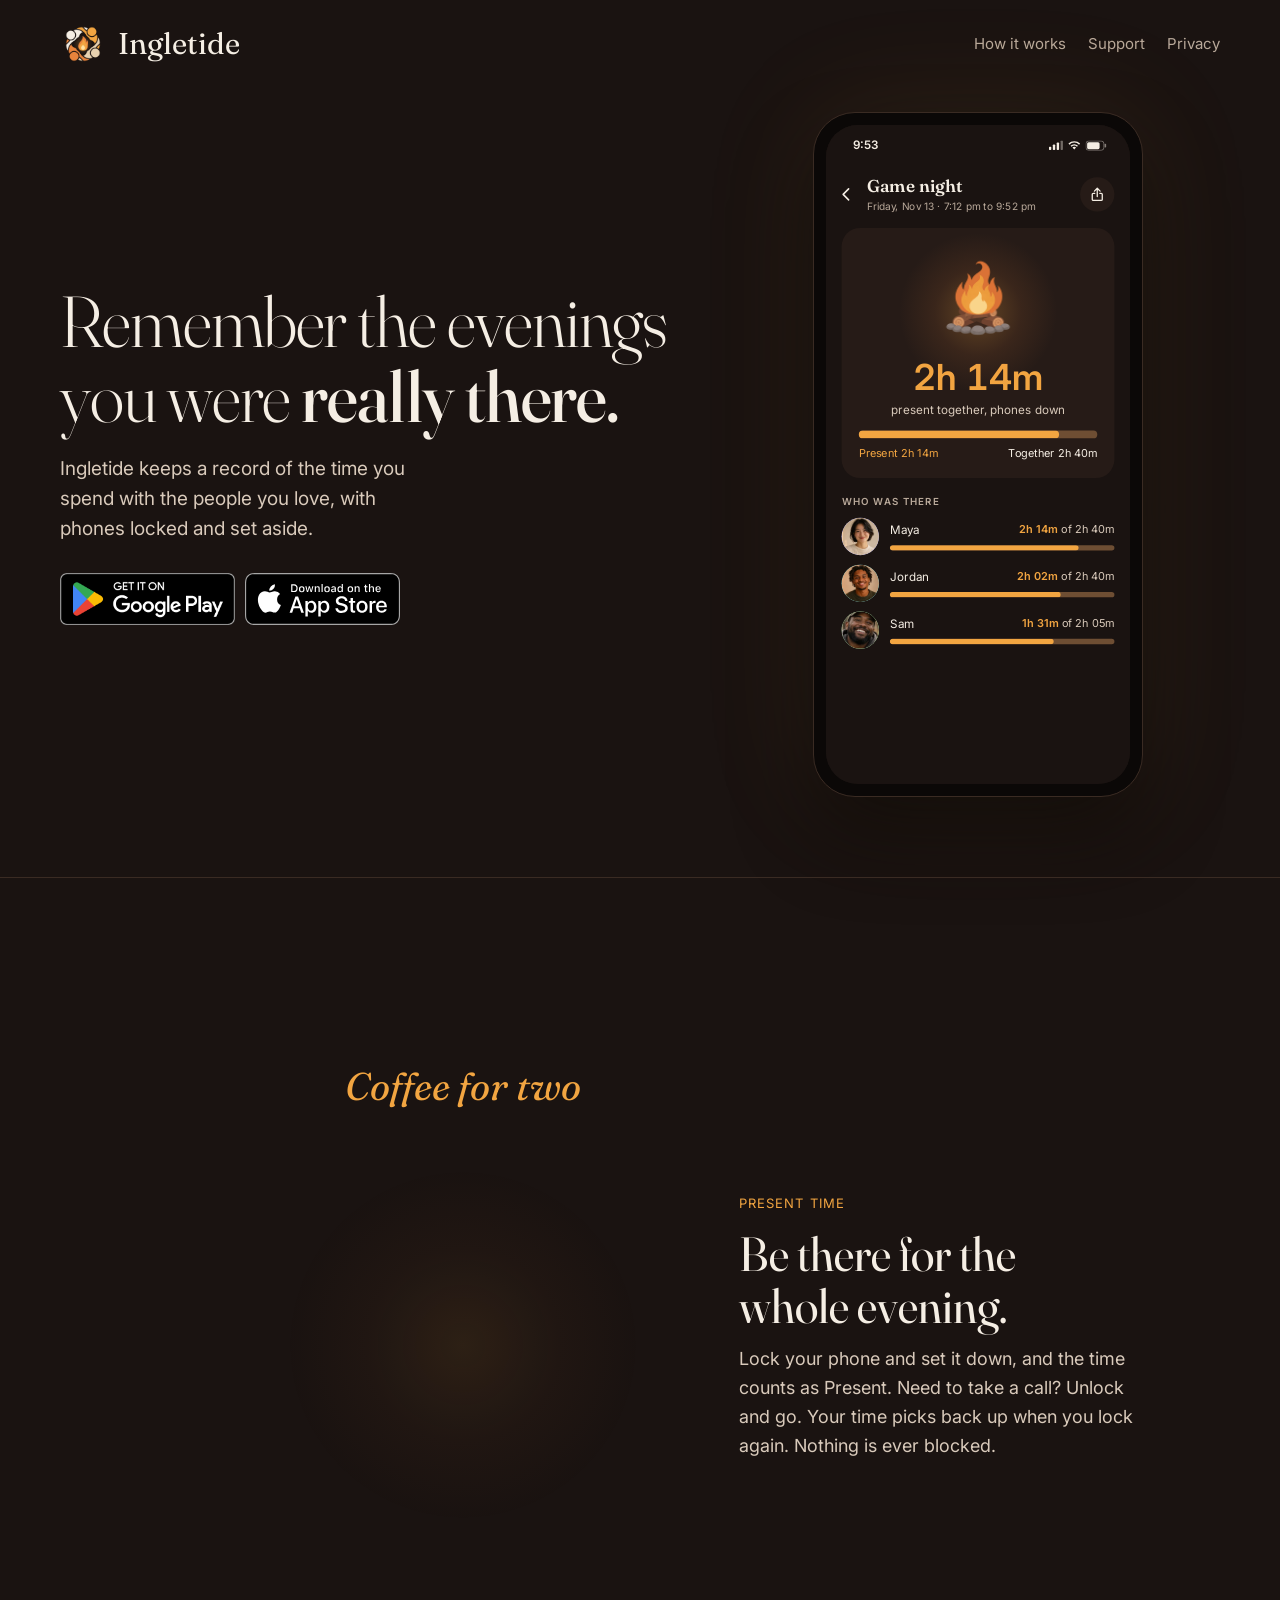
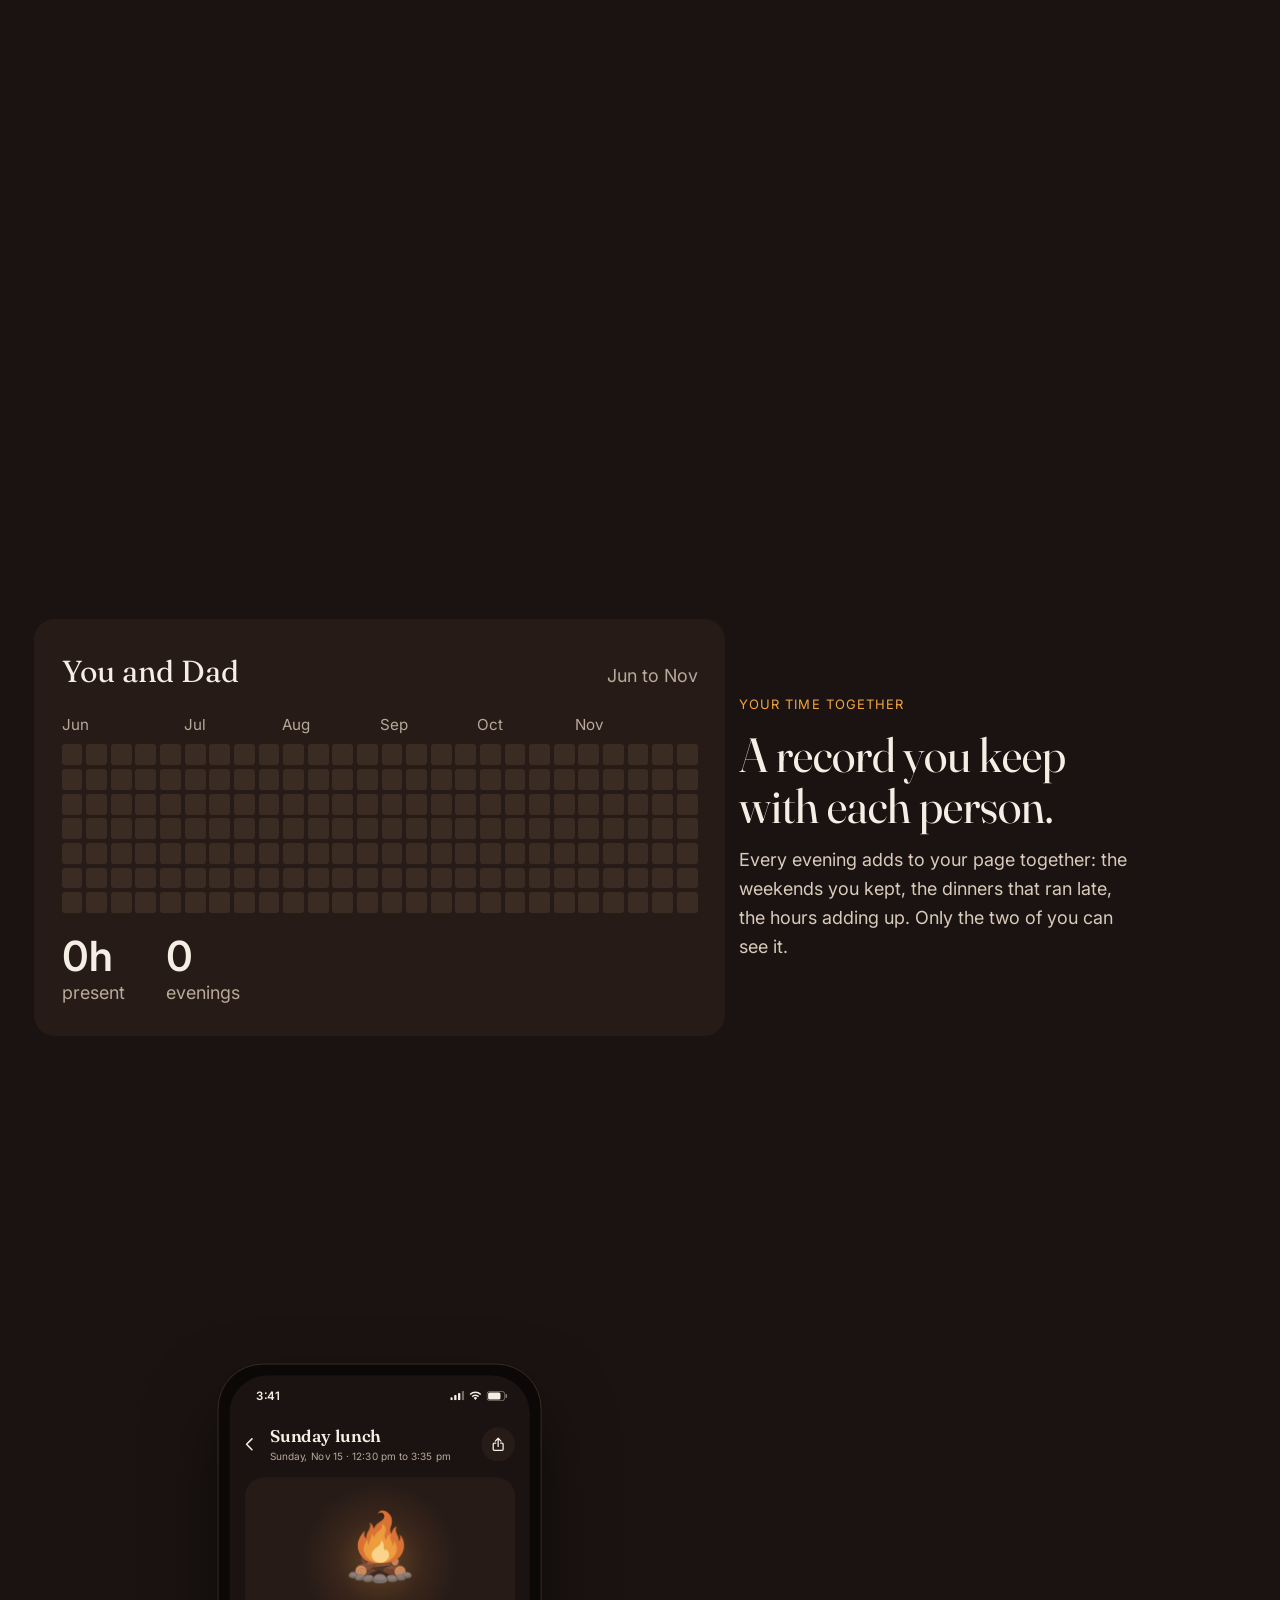
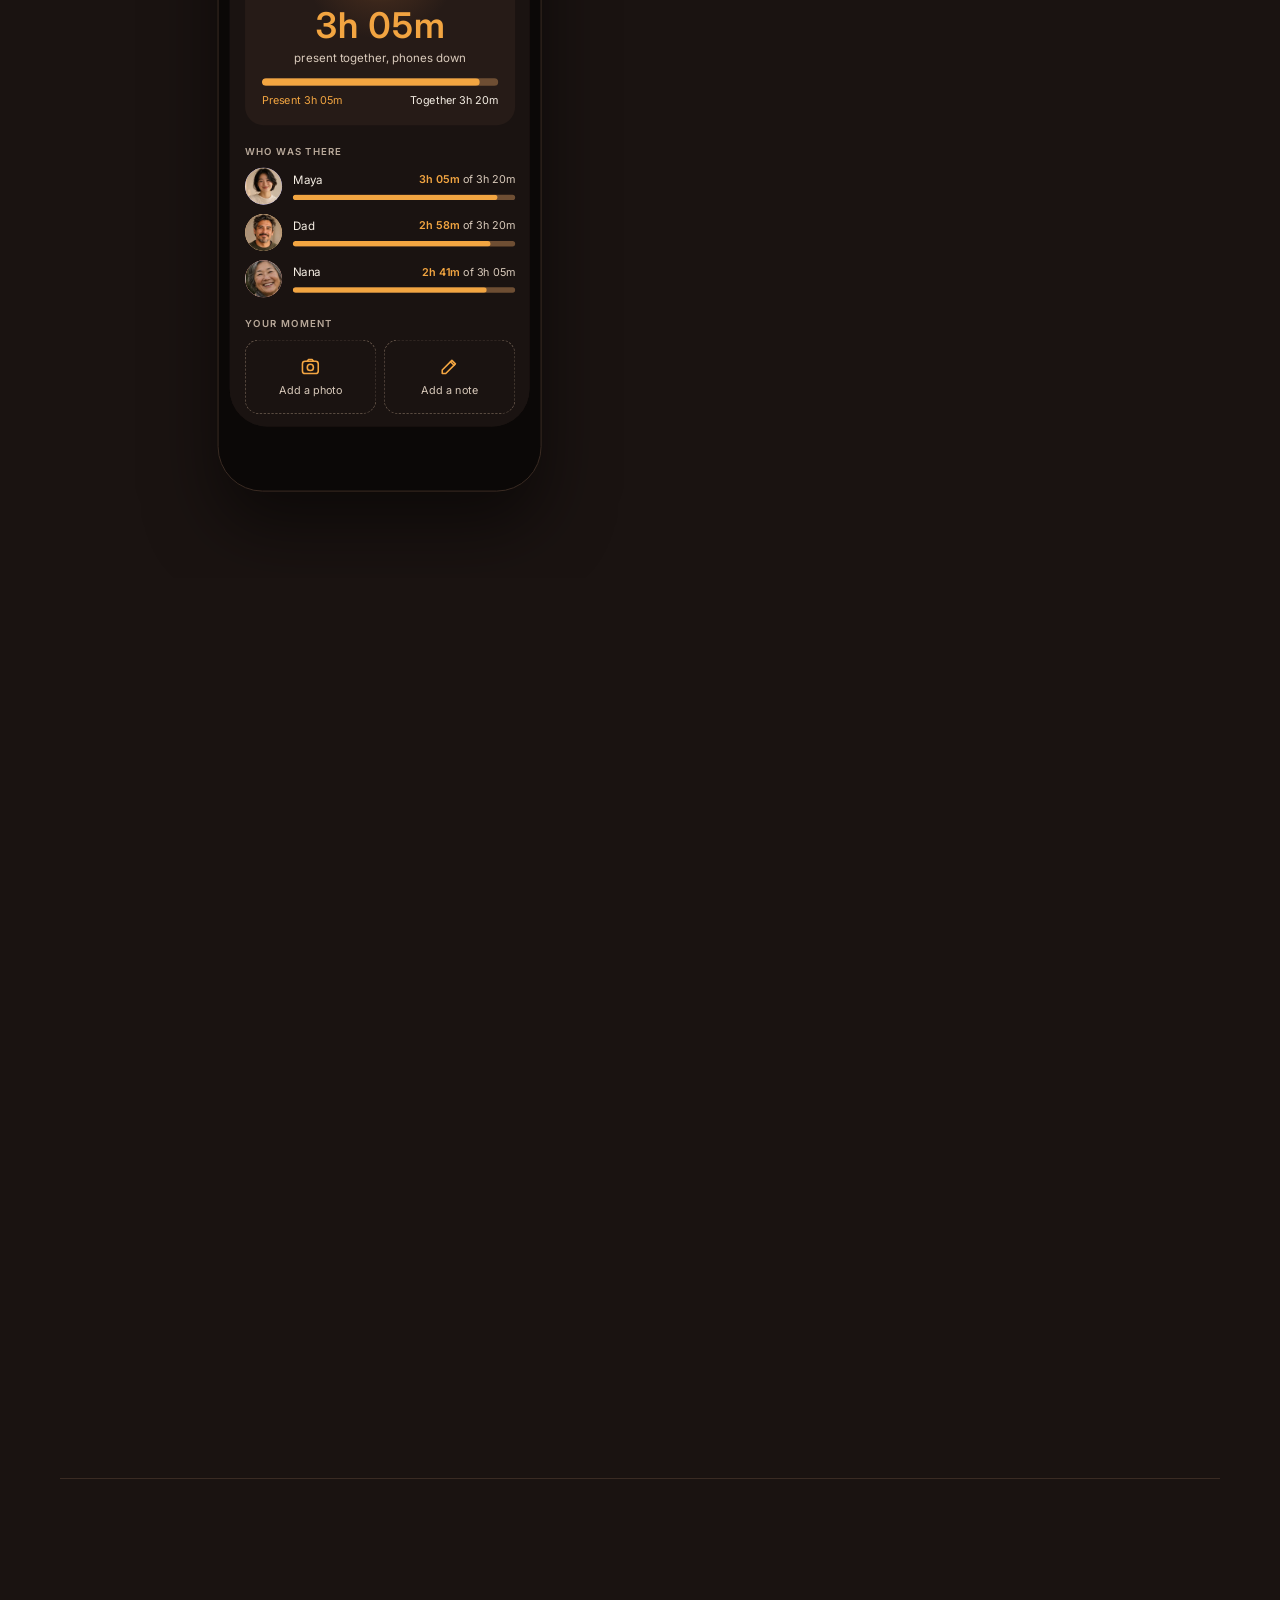
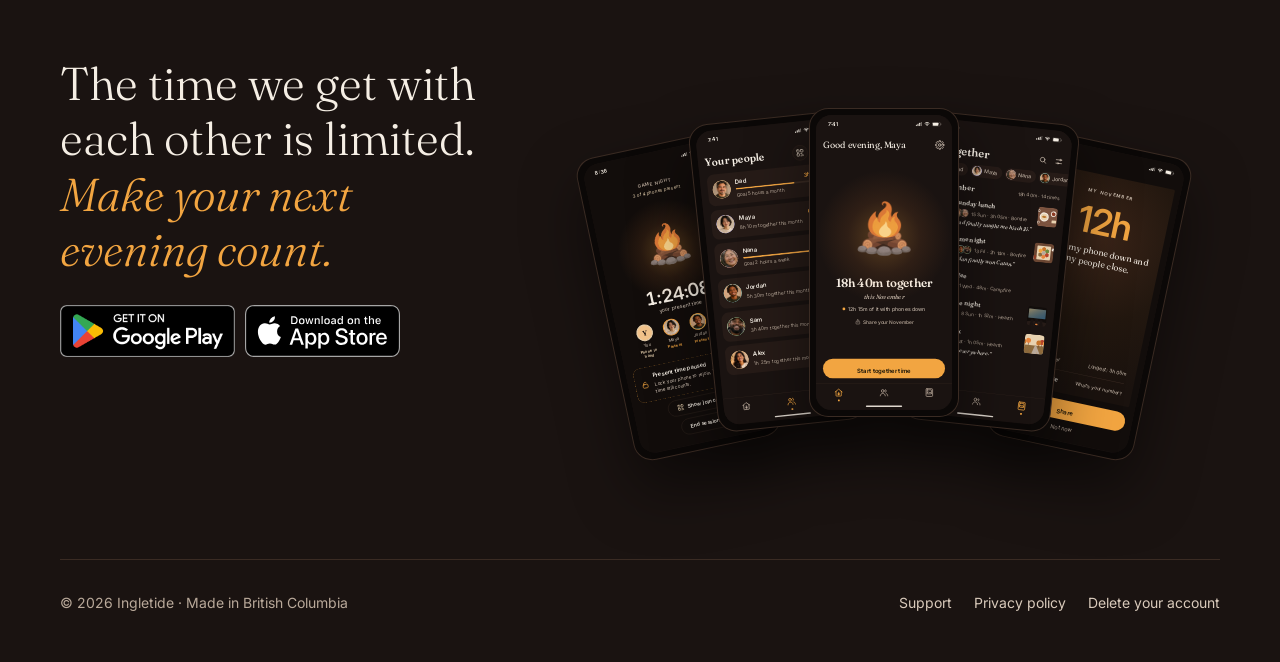
==== index.html @ bec00898 "Home: fire and timer replace the table; they pause when a phone unlocks The gathering scene's table " ====
<!DOCTYPE html>
<html lang="en">
<head>
  <meta charset="utf-8">
  <meta name="viewport" content="width=device-width, initial-scale=1, viewport-fit=cover">
  <title>Ingletide: time together, phones set aside</title>
  <meta name="description" content="Ingletide keeps a record of the time you spend with the people you love, with phones locked and set aside. For Android and iPhone.">
  <meta property="og:title" content="Ingletide">
  <meta property="og:description" content="Remember the evenings you were really there.">
  <meta property="og:url" content="https://ingletide.com/">
  <meta property="og:type" content="website">
  <meta property="og:image" content="https://ingletide.com/img/og-image.png">
  <meta property="og:image:width" content="1200">
  <meta property="og:image:height" content="630">
  <meta property="og:image:alt" content="The Ingletide logo: people gathered round a small fire">
  <meta name="twitter:card" content="summary_large_image">
  <link rel="canonical" href="https://ingletide.com/">
  <meta name="theme-color" content="#1A1311">
  <link rel="icon" href="/favicon.ico" sizes="any">
  <link rel="icon" href="/img/favicon-32.png" type="image/png">
  <link rel="apple-touch-icon" href="/img/apple-touch-icon.png">
  <link rel="preconnect" href="https://fonts.googleapis.com">
  <link rel="preconnect" href="https://fonts.gstatic.com" crossorigin>
  <link href="https://fonts.googleapis.com/css2?family=Fraunces:ital,opsz,wght@0,9..144,300..700;1,9..144,300..500&family=Inter:wght@400;500;600&display=swap" rel="stylesheet">
  <link rel="stylesheet" href="/home.css?v=202611181715">
  <link rel="stylesheet" href="/screens.css?v=202611181715">
</head>
<body>
<div class="gut"><div class="wrap">
  <header class="site-nav">
    <a class="brand" href="/" id="top"><img class="logo" src="/img/icon-512.png" alt="">Ingletide</a>
    <nav aria-label="Main"><a href="#story1" class="hide-sm">How it works</a><a href="support.html">Support</a><a href="privacy.html">Privacy</a></nav>
  </header>
  <section class="hero">
    <div>
      <h1>Remember the evenings you were <b>really there.</b></h1>
      <p class="lede">Ingletide keeps a record of the time you spend with the people you love, with phones locked and set aside.</p>
      <div class="stores" data-stores></div>
    </div>
    <div class="phone" aria-label="Example: the summary after a game night">
      <div class="screen-slot" data-screen="summary"></div>
    </div>
  </section>
</div></div>

<div class="story" id="story1">
  <div class="scene gut" aria-hidden="true">
    <div class="box">
      <div class="gather" id="gather">
        <div class="hearthglow" id="glow"></div>
        <div class="occasion" id="occasion"><b id="occ-name">Coffee for two</b></div>
        <div class="hub" id="hub"></div>
      </div>
    </div>
  </div>
  <div class="beats gut">
    <section class="beat"><div class="card">
      <p class="kicker">Present time</p>
      <h2>Be there for the whole evening.</h2>
      <p>Lock your phone and set it down, and the time counts as Present. Need to take a call? Unlock and go. Your time picks back up when you lock again. Nothing is ever blocked.</p>
    </div></section>
    <section class="beat"><div class="card">
      <p class="kicker">Everyone, the same way</p>
      <h2>Nobody has to be the phone police.</h2>
      <p>The phones keep track quietly, so no one has to ask. Everyone plays by the same simple rule, grown-ups included, and nobody is ranked against anyone else.</p>
    </div></section>
    <section class="beat"><div class="card">
      <p class="kicker">Any gathering</p>
      <h2>Room for everyone.</h2>
      <p>Coffee for two, a double date, the whole family at the table. Anyone nearby with Ingletide can join with one tap.</p>
    </div></section>
  </div>
</div>

<section class="cal gut" id="cal">
  <div class="cal-in">
    <div class="calbox" aria-hidden="true">
      <div class="season" id="season">
        <div class="hd"><span>You and Dad</span><small>Jun to Nov</small></div>
        <div class="months"><span>Jun</span><span>Jul</span><span>Aug</span><span>Sep</span><span>Oct</span><span>Nov</span></div>
        <div class="heat" id="heat"></div>
        <div class="tot"><div><b id="c-hours">0h</b>present</div><div><b id="c-even">0</b>evenings</div></div>
      </div>
    </div>
    <div class="card static" id="cal-text">
      <p class="kicker">Your time together</p>
      <h2>A record you keep with each person.</h2>
      <p>Every evening adds to your page together: the weekends you kept, the dinners that ran late, the hours adding up. Only the two of you can see it.</p>
    </div>
  </div>
</section>

<div class="story" id="story2">
  <div class="scene gut" aria-hidden="true">
    <div class="box">
      <div class="mph" id="mph"></div>
    </div>
  </div>
  <div class="beats gut">
    <section class="beat"><div class="card">
      <p class="kicker">Photos</p>
      <h2>Keep a picture from the night.</h2>
      <p>Once you're done, add one photo to the evening. Choosing it is part of remembering.</p>
    </div></section>
    <section class="beat"><div class="card">
      <p class="kicker">Notes</p>
      <h2>Write it down while it's fresh.</h2>
      <p>A few words: the joke, the win, the recipe nobody will share. Years from now, that's what you'll want to find.</p>
    </div></section>
  </div>
</div>

<div class="gut"><div class="wrap">
  <section class="close" id="get">
    <div class="fan" id="fan" role="img" aria-label="Five screens from the app: a live session, your people, Home, your times together, and a month to share">
      <div class="fp f1"><div class="screen-slot" data-screen="session"></div></div>
      <div class="fp f2"><div class="screen-slot" data-screen="people"></div></div>
      <div class="fp f3"><div class="screen-slot" data-screen="home"></div></div>
      <div class="fp f4"><div class="screen-slot" data-screen="together"></div></div>
      <div class="fp f5"><div class="screen-slot" data-screen="share"></div></div>
    </div>
    <div class="copy">
      <p>The time we get with each other is limited. <em>Make your next evening count.</em></p>
      <div class="stores" data-stores></div>
    </div>
  </section>
  <footer class="site-foot"><span>&copy; 2026 Ingletide · Made in British Columbia</span><ul><li><a href="support.html">Support</a></li><li><a href="privacy.html">Privacy policy</a></li><li><a href="delete-account.html">Delete your account</a></li></ul></footer>
</div></div>

<script src="/screens.js?v=202611181715"></script>
<script src="/home.js?v=202611181715"></script>
</body>
</html>
---- home.css ----
/* Layout: hero above the fold; then one pinned scene that scrolling changes (people, phones, gatherings, a season of evenings, capturing a moment), words beside it on wide screens and beneath it on tall ones. One scroll direction. */
:root {
  --bg: #1A1311;
  --deep: #120D0B;
  --card: #261B17;
  --border: #3A2B23;
  --dashed: #6E5D50;
  --present: #F2A541;
  --ember: #E8843C;
  --core: #FFE1A1;
  --on-present: #1A1408;
  --together: #E8D2B0;
  --track: #6E4E33;
  --text: #F5EEE4;
  --soft: #D9CABB;
  --muted: #B9A99A;
  --serif: "Fraunces", Georgia, "Times New Roman", serif;
  --sans: "Inter", system-ui, -apple-system, "Segoe UI", Roboto, sans-serif;
  --ease-out: cubic-bezier(0.23, 1, 0.32, 1);
  --spring: cubic-bezier(0.34, 1.36, 0.64, 1);
  --vh: 100vh;
  color-scheme: dark;
}
@supports (height: 100svh) { :root { --vh: 100svh; } }
* { box-sizing: border-box; }
html { -webkit-text-size-adjust: 100%; }
body { margin: 0; }
img { max-width: 100%; }
[hidden] { display: none !important; }
body { background: var(--bg); color: var(--text); font-family: var(--sans); font-size: 17px; line-height: 1.6; -webkit-font-smoothing: antialiased; overflow-x: hidden; }
body::before { content: ""; position: fixed; inset: 0 0 auto; height: env(safe-area-inset-top, 0px); z-index: 30; background: var(--bg); }
.gut { padding-left: max(20px, env(safe-area-inset-left, 0px)); padding-right: max(20px, env(safe-area-inset-right, 0px)); }
.wrap { max-width: 1160px; margin: 0 auto; }
h1, h2, h3 { text-wrap: balance; font-weight: 400; }
p { text-wrap: pretty; }
a { color: var(--present); }
:focus-visible { outline: 2px solid var(--present); outline-offset: 3px; border-radius: 6px; }

/* Nav */
.site-nav { display: flex; align-items: center; justify-content: space-between; padding-block: 20px; gap: 16px; }
.brand { display: flex; align-items: center; gap: 10px; text-decoration: none; color: var(--text); font-family: var(--serif); font-size: 30px; font-variation-settings: "opsz" 40; }
.brand img { width: 46px; height: 46px; border-radius: 12px; }
.brand { gap: 12px; }
.site-nav nav { display: flex; gap: 22px; font-size: 15px; }
.site-nav nav a { color: var(--muted); text-decoration: none; transition: color 160ms var(--ease-out); }
.site-nav nav a:hover { color: var(--text); }

/* Store buttons (placeholders for the official badges) */
.stores { display: flex; flex-wrap: wrap; gap: 10px; }
.store { display: inline-block; line-height: 0; border-radius: 10px; transition: transform 140ms var(--ease-out), opacity 160ms var(--ease-out); }
.store:hover { opacity: 0.88; }
.store:active { transform: scale(0.97); }
.store img { display: block; height: 52px; width: auto; }

/* Hero */
.hero { display: grid; grid-template-columns: 1fr 0.78fr; gap: 56px; align-items: center; padding-block: 24px 80px; }
.hero h1 { font-family: var(--serif); font-size: clamp(38px, 6vw, 72px); line-height: 1.04; letter-spacing: -0.015em; margin: 0 0 20px; font-weight: 300; font-variation-settings: "opsz" 144; }
.hero h1 b { font-weight: 500; }
.hero .lede { font-size: 19px; color: var(--soft); max-width: 32ch; margin: 0 0 28px; }
.hero .small { margin: 14px 0 0; font-size: 14px; color: var(--muted); }
.phone { width: min(330px, 100%); margin: 0 auto; border-radius: 42px; padding: 12px; background: #0b0807; border: 1px solid var(--border); box-shadow: 0 40px 80px rgba(0,0,0,0.45), 0 0 120px rgba(242,165,65,0.10); }

/* ---------- The scene ---------- */
.story { position: relative; }
#story1 { border-top: 1px solid var(--border); }
.cal { height: var(--vh); position: relative; }
.cal-in { height: 100%; display: grid; grid-template-columns: 58% 42%; align-items: center; }
.calbox { width: min(82vh, 54vw); justify-self: center; container-type: inline-size; position: relative; }
.calbox .season { position: relative; left: auto; top: auto; translate: none; width: 100%; }
.card.static { position: static; opacity: 1; visibility: visible; translate: none; width: auto; max-width: 30rem; padding: 0; background: none; pointer-events: auto; }
.scene { position: sticky; top: 0; height: var(--vh); display: grid; grid-template-columns: 58% 42%; align-items: center; overflow: hidden; }
.box { position: relative; width: min(82vh, 54vw); aspect-ratio: 1; justify-self: center; container-type: inline-size; }
.beats { margin-top: calc(var(--vh) * -1); position: relative; z-index: 2; }
.beat { height: var(--vh); display: grid; grid-template-columns: 58% 42%; align-items: center; }
.card { position: fixed; top: 50%; left: calc((100vw - 40px) * 0.58 + 20px); width: min(30rem, calc((100vw - 40px) * 0.42 - 16px)); z-index: 3;
  display: flex; flex-direction: column; gap: 14px; opacity: 0; visibility: hidden; pointer-events: none; }
.card .kicker { font-size: 13px; letter-spacing: 0.08em; text-transform: uppercase; color: var(--present); margin: 0; }
.card h2 { font-family: var(--serif); font-size: clamp(30px, 3.8vw, 48px); line-height: 1.08; margin: 0; font-variation-settings: "opsz" 144; }
.card p { color: var(--soft); margin: 0; font-size: 18px; max-width: 36ch; }

/* Warm light in the middle of the group */
.hearthglow { position: absolute; left: 50%; top: 52%; width: 70%; transition: left 833ms var(--spring), top 833ms var(--spring), width 833ms var(--spring); aspect-ratio: 1; translate: -50% -50%; border-radius: 50%;
  background: radial-gradient(circle, rgba(242,165,65,0.30) 0%, rgba(232,132,60,0.10) 35%, rgba(26,19,17,0) 65%); animation: breathe 6s ease-in-out infinite; }
@keyframes breathe { 0%,100% { scale: 1; } 50% { scale: 1.06; } }

/* People */
.person { position: absolute; translate: -50% -50%; aspect-ratio: 1;
  container-type: inline-size;
  transition: left 833ms var(--spring), top 833ms var(--spring), width 750ms var(--spring), opacity 417ms var(--ease-out), scale 583ms var(--spring); }
.person .in { position: absolute; inset: 0; border-radius: 50%; display: grid; place-items: center; font-family: var(--serif); font-size: 42cqi;
  background: var(--card); color: var(--muted); border: 2px solid var(--border);
  animation: float var(--fd, 6s) ease-in-out var(--fdel, 0s) infinite;
  transition: background-color 500ms var(--ease-out), color 500ms var(--ease-out), border-color 500ms var(--ease-out), box-shadow 500ms var(--ease-out); }
.person.on .in { background: var(--c); color: var(--on-present); border-color: var(--c); box-shadow: 0 0 5cqw color-mix(in srgb, var(--c) 40%, transparent); }
.person.call .in { border-color: var(--together); color: var(--together); }
/* Headshots: a little muted until the phone goes down, full colour once present */
.person .in { overflow: hidden; border-width: 3px; }
.person .in img { width: 100%; height: 100%; object-fit: cover; display: block; filter: saturate(0.55) brightness(0.8); transition: filter 500ms var(--ease-out); }
.person.on .in img { filter: none; }
.person .nm { position: absolute; top: 104%; left: 50%; translate: -50% 0; font-size: clamp(11px, 1.6vmin, 14px); color: var(--muted); white-space: nowrap; transition: opacity 300ms var(--ease-out); }
@keyframes float { 0%,100% { translate: 0 0; } 33% { translate: 0.6cqw -0.9cqw; } 66% { translate: -0.6cqw 0.5cqw; } }
.tag { position: absolute; translate: -50% 0; font-size: 2.5cqw; white-space: nowrap; padding: 0.5cqw 1.8cqw; border-radius: 99px; background: var(--deep); color: var(--together); border: 1px solid var(--border); transition: opacity 300ms var(--ease-out); }
.ph { position: absolute; width: 4.2%; aspect-ratio: 9 / 16; translate: -50% -50%; border-radius: 0.9cqw; border: 0.35cqw solid #4a3a30; background: var(--together); z-index: 2;
  box-shadow: 0 0 3cqw rgba(232,210,176,0.55);
  transition: left 667ms var(--ease-out), top 667ms var(--ease-out), rotate 667ms var(--ease-out), opacity 333ms var(--ease-out), background-color 333ms var(--ease-out), box-shadow 333ms var(--ease-out); }
.ph.ring { animation: ring 0.5s ease-in-out 3; }
@keyframes ring { 0%,100% { translate: -50% -50%; } 25% { translate: -62% -50%; } 75% { translate: -38% -50%; } }
/* The fire and its timer in the middle of the group: burning while every phone is down,
   embers the moment someone unlocks, flaring back up when they lock again */
.hub { position: absolute; translate: -50% -56%; aspect-ratio: 1; opacity: 0; z-index: 1; --grow: 0.75;
  transition: left 833ms var(--spring), top 833ms var(--spring), width 833ms var(--spring), opacity 417ms var(--ease-out); }
.hfire { position: absolute; inset: 0; transform-origin: 50% 78%; scale: var(--grow);
  transition: scale 900ms var(--spring), filter 700ms var(--ease-out); }
.hfire .fire { opacity: 0; transition: opacity 900ms var(--ease-out); }
.hub[data-stage="3"] .st3, .hub[data-stage="4"] .st4, .hub[data-stage="5"] .st5 { opacity: 1; }
.hfire .hglow { position: absolute; left: 50%; top: 66%; width: 190%; aspect-ratio: 1; translate: -50% -50%; border-radius: 50%;
  background: radial-gradient(circle, rgba(255,225,161,0.38) 0%, rgba(242,165,65,0.16) 30%, rgba(26,19,17,0) 62%); transition: opacity 700ms var(--ease-out); }
.hfire .back, .hfire .front, .hfire .core { transition: scale 600ms var(--ease-out), opacity 600ms var(--ease-out); }
/* not burning: the flames sink to the logs and the light goes out */
.hub:not(.lit) .hfire { scale: calc(var(--grow) * 0.85); filter: brightness(0.55) saturate(0.5); }
.hub:not(.lit) .hglow { opacity: 0; }
.hub:not(.lit) .back, .hub:not(.lit) .front, .hub:not(.lit) .core { scale: 1 0.2; opacity: 0.5; }
.hub.flare .hfire { animation: flare 900ms var(--spring); }
@keyframes flare { 0% { scale: calc(var(--grow) * 0.85); } 45% { scale: calc(var(--grow) * 1.18); } 100% { scale: var(--grow); } }
.timer { position: absolute; left: 50%; top: 82%; translate: -50% 0; display: flex; align-items: baseline; gap: 0.8cqw; white-space: nowrap;
  padding: 0.5cqw 1.8cqw; border-radius: 99px; background: rgba(18,13,11,0.82); border: 1px solid var(--border);
  font-size: 3.1cqw; color: var(--present); transition: color 400ms var(--ease-out), border-color 400ms var(--ease-out); }
.timer b { font-weight: 600; font-variant-numeric: tabular-nums; }
.timer span { font-size: 0.78em; color: var(--muted); }
.hub:not(.lit) .timer { color: var(--muted); }
.hub.paused .timer { border-color: var(--track); }
.hearthglow { transition: left 833ms var(--spring), top 833ms var(--spring), width 833ms var(--spring), opacity 700ms var(--ease-out); }
.gather.cold .hearthglow { opacity: 0.3; }
.gather { position: absolute; inset: 0; transition: opacity 500ms var(--ease-out); }
.gather.fadeout { opacity: 0 !important; }
.ph.dark { background: #0b0807; box-shadow: none; }
.caption { position: absolute; left: 50%; translate: -50% 0; font-size: 3cqw; color: var(--soft); font-style: italic; font-family: var(--serif); white-space: nowrap; transition: opacity 300ms var(--ease-out); }
.occasion { position: absolute; left: 50%; top: 1%; z-index: 3; transition: left 833ms var(--spring), top 833ms var(--spring); translate: -50% 0; text-align: center; white-space: nowrap; }
.occasion b { display: block; font-family: var(--serif); font-weight: 400; font-style: italic; font-size: 5.6cqw; color: var(--present); line-height: 1.2; transition: opacity 217ms var(--ease-out), translate 350ms var(--ease-out); }
.occasion small { display: block; font-size: 2.6cqw; color: var(--muted); font-variant-numeric: tabular-nums; }

/* A season of evenings */
.season { position: absolute; left: 50%; top: 50%; width: 88%; translate: -50% -50%; background: var(--card); border-radius: 3cqw; padding: 4cqw; }
.season .hd { display: flex; justify-content: space-between; align-items: baseline; gap: 2cqw; margin-bottom: 2.6cqw; }
.season .hd span { font-family: var(--serif); font-size: 4.4cqw; }
.season .hd small { color: var(--muted); font-size: 2.6cqw; }
.months { display: grid; grid-template-columns: repeat(26, 1fr); font-size: 2.2cqw; color: var(--muted); margin-bottom: 1cqw; }
.months span { grid-column: span 4; }
.months span:first-child { grid-column: span 5; }
.heat { display: grid; grid-template-columns: repeat(26, 1fr); grid-template-rows: repeat(7, auto); grid-auto-flow: column; gap: 0.55cqw; }
.heat i { aspect-ratio: 1; border-radius: 0.45cqw; background: var(--border); transition: background-color 220ms var(--ease-out); }
.season .tot { display: flex; gap: 6cqw; margin-top: 3cqw; font-size: 2.6cqw; color: var(--muted); }
.season .tot b { display: block; font-size: 6cqw; line-height: 1.1; color: var(--text); font-weight: 600; font-variant-numeric: tabular-nums; }

/* Capturing a moment: a recreation of the app's session page */
.mph { position: absolute; left: 50%; top: 50%; width: 47%; aspect-ratio: 390 / 875; translate: -50% -50%; border-radius: 6.5cqw; padding: 1.6cqw; background: #0b0807; border: 1px solid var(--border);
  box-shadow: 0 5cqw 10cqw rgba(0,0,0,0.5); }
.ms { position: relative; width: 100%; height: 100%; border-radius: 5cqw; overflow: hidden; background: var(--bg); container-type: inline-size; }
.ms .pg { position: absolute; inset: 0; padding: 10cqw 6cqw; display: flex; flex-direction: column; gap: 4cqw; }
.ms .t1 { text-align: center; font-family: var(--serif); font-size: 7cqw; }
.ms .t2 { text-align: center; font-size: 4cqw; color: var(--muted); margin-top: -3cqw; }
.ms .stat { text-align: center; font-weight: 600; font-size: 11cqw; line-height: 1; font-variant-numeric: tabular-nums; }
.ms .stat small { display: block; font-weight: 400; font-size: 3.6cqw; color: var(--muted); margin-top: 1.4cqw; }
.ms .lbl { font-size: 3.4cqw; letter-spacing: 0.06em; text-transform: uppercase; color: var(--muted); margin-top: 1cqw; }
.ms .tiles { display: flex; gap: 3cqw; }
.ms .tile { flex: 1; height: 26cqw; border: 0.5cqw dashed var(--dashed); border-radius: 5cqw; display: flex; flex-direction: column; align-items: center; justify-content: center; gap: 2cqw; font-size: 3.8cqw; color: var(--soft); transition: opacity 300ms var(--ease-out); }
.ms .tile svg { width: 7cqw; height: 7cqw; }
.ms .photo { width: 100%; aspect-ratio: 4 / 3; border-radius: 4cqw; overflow: hidden; display: none; }
.ms .photo svg, .vf svg, .pv svg, .ms .photo img, .vf img, .pv img { display: block; width: 100%; height: 100%; object-fit: cover; }
.ms .note { display: none; background: var(--card); border-radius: 4cqw; padding: 3.4cqw 4cqw; font-size: 3.8cqw; color: var(--soft); line-height: 1.4; }
.ms .note b { display: block; color: var(--muted); font-weight: 400; font-size: 3.2cqw; margin-top: 1.6cqw; }
.ms .show { display: block; animation: pop 500ms var(--ease-out); }
@keyframes pop { from { opacity: 0; translate: 0 2cqw; } to { opacity: 1; translate: 0 0; } }
.ms .layer { position: absolute; inset: 0; opacity: 0; pointer-events: none; transition: opacity 260ms var(--ease-out); }
.ms .layer.on { opacity: 1; }
.dialog { background: rgba(0,0,0,0.55); display: flex; align-items: center; justify-content: center; padding: 8cqw; }
.dialog .dlg { width: 100%; background: #2B201B; border-radius: 6cqw; padding: 6cqw; display: flex; flex-direction: column; gap: 4.5cqw; font-size: 4.2cqw; }
.dialog .dlg h4 { margin: 0; font-family: var(--serif); font-weight: 400; font-size: 5.6cqw; }
.dialog .dlg span { color: var(--present); }
.dialog .dlg span.c { color: var(--muted); }
.vf { background: #000; }
.vf .view { position: absolute; left: 0; right: 0; top: 12%; height: 66%; overflow: hidden; }
.vf .view img, .vf .view svg { transition: scale 2s var(--ease-out); }
.vf.on .view img, .vf.on .view svg { scale: 1.08; }
.vf .shutter { position: absolute; left: 50%; bottom: 7%; width: 17cqw; aspect-ratio: 1; translate: -50% 0; border-radius: 50%; border: 1.2cqw solid #fff; background: rgba(255,255,255,0.9); background-clip: content-box; padding: 1cqw; }
.flash { background: #fff; transition: opacity 150ms linear; }
.pv { padding: 10cqw 6cqw; display: flex; flex-direction: column; gap: 5cqw; background: var(--bg); }
.pv h4 { margin: 0; font-family: var(--serif); font-weight: 400; font-size: 7cqw; }
.pv .ph2 { border-radius: 4cqw; overflow: hidden; aspect-ratio: 4 / 3; }
.btn { border-radius: 99px; text-align: center; padding: 3.4cqw; font-size: 4.2cqw; font-weight: 600; background: var(--present); color: var(--on-present); }
.btn.sec { background: transparent; color: var(--together); border: 0.4cqw solid var(--together); font-weight: 500; }
.sheet { background: rgba(0,0,0,0.55); }
.sheet .sh { position: absolute; left: 0; right: 0; bottom: 0; background: var(--bg); border-radius: 6cqw 6cqw 0 0; padding: 4cqw 5cqw 8cqw; translate: 0 100%; transition: translate 380ms var(--ease-out); }
.sheet.on .sh { translate: 0 0; }
.sh .row { display: flex; align-items: center; justify-content: space-between; margin-bottom: 4cqw; font-size: 4cqw; }
.sh .row b { font-family: var(--serif); font-weight: 600; font-size: 5.2cqw; }
.sh .row .save { background: var(--present); color: var(--on-present); border-radius: 99px; padding: 1.6cqw 4cqw; font-weight: 600; }
.sh .row .cancel { color: var(--muted); }
.sh .input { min-height: 30cqw; border: 0.4cqw solid var(--border); border-radius: 4cqw; padding: 3.4cqw; font-size: 4.2cqw; color: var(--text); line-height: 1.45; }
.sh .input .ph3 { color: var(--muted); }
.sh .caret { display: inline-block; width: 0.5cqw; height: 4.6cqw; background: var(--present); vertical-align: -0.8cqw; margin-left: 0.3cqw; animation: blink 1s steps(1) infinite; }
@keyframes blink { 50% { opacity: 0; } }
.sh .kb { margin-top: 4cqw; height: 40cqw; border-radius: 3cqw; background: repeating-linear-gradient(90deg, #2B201B 0 8.6cqw, #1f1714 8.6cqw 9.6cqw); opacity: 0.7; }
.finger { position: absolute; width: 11cqw; aspect-ratio: 1; translate: -50% -50%; border-radius: 50%; background: rgba(245,238,228,0.28); border: 0.5cqw solid rgba(245,238,228,0.7); opacity: 0; pointer-events: none; z-index: 5;
  transition: left 500ms var(--ease-out), top 500ms var(--ease-out), opacity 200ms var(--ease-out), scale 160ms var(--ease-out); }
.finger.on { opacity: 1; }
.finger.press { scale: 0.75; background: rgba(242,165,65,0.45); }

/* A fan of app screens */
.fan { position: relative; width: 100%; max-width: 1000px; height: clamp(340px, 48vw, 580px); container-type: inline-size; }
.fp { position: absolute; left: 50%; bottom: 9%; width: clamp(150px, 22cqw, 232px); border-radius: 13% / 6%; padding: 6px;
  background: #0b0807; border: 1px solid var(--border); box-shadow: 0 30px 60px rgba(0,0,0,0.5);
  transform-origin: 50% 150%; transform: translateX(-50%) rotate(0deg); transition: transform 1000ms var(--spring) var(--dl, 0ms); }
.fan.open .fp { transform: translateX(calc(-50% + var(--x))) translateY(var(--y, 0%)) rotate(var(--r)); }
@media (hover: hover) { .fan.open:hover .fp { transform: translateX(calc(-50% + var(--x) * 1.15)) translateY(var(--y, 0%)) rotate(calc(var(--r) * 1.15)); transition-delay: 0ms; transition-duration: 600ms; } }
.fp.f1 { --x: -21cqw; --y: 9%; --r: -12deg; --dl: 120ms; z-index: 1; }
.fp.f2 { --x: -11cqw; --y: 2.5%; --r: -6deg; --dl: 60ms; z-index: 2; }
.fp.f3 { --x: 0cqw; --r: 0deg; z-index: 3; }
.fp.f4 { --x: 11cqw; --y: 2.5%; --r: 6deg; --dl: 60ms; z-index: 2; }
.fp.f5 { --x: 21cqw; --y: 9%; --r: 12deg; --dl: 120ms; z-index: 1; }
@media (max-width: 600px) {
  .fan { height: clamp(300px, 92vw, 440px); }
  .fp { width: 40cqw; }
  .fp.f1, .fp.f5 { display: none; }
  .fp.f2 { --x: -19cqw; --y: 5%; --r: -8deg; }
  .fp.f4 { --x: 19cqw; --y: 5%; --r: 8deg; }
}
.fs { position: relative; width: 100%; height: 100%; overflow: hidden; border-radius: 11.5% / 5.3%; background: var(--bg); container-type: inline-size;
  padding: 13cqw 7cqw 8cqw; display: flex; flex-direction: column; gap: 4cqw; font-size: 4.4cqw; line-height: 1.35; text-align: left; color: var(--text); }
.fs.deep { background: var(--deep); }
.fs .h { font-family: var(--serif); font-size: 7.6cqw; line-height: 1.15; }
.fs .c { text-align: center; }
.fs .m { color: var(--muted); font-size: 3.8cqw; }
.fs .big { font-weight: 600; font-size: 13cqw; line-height: 1; font-variant-numeric: tabular-nums; }
.fs .big small { display: block; font-weight: 400; font-size: 3.6cqw; color: var(--muted); margin-top: 1.6cqw; }
.fs .lbl { font-size: 3.2cqw; letter-spacing: 0.06em; text-transform: uppercase; color: var(--muted); }
.fs .barx { height: 2.6cqw; border-radius: 99px; background: var(--track); overflow: hidden; }
.fs .barx i { display: block; height: 100%; background: var(--present); border-radius: 99px; }
.fs .row { display: flex; align-items: center; gap: 2.6cqw; font-size: 4.2cqw; }
.fs .row .r { margin-left: auto; color: var(--soft); font-variant-numeric: tabular-nums; font-size: 3.8cqw; }
.fs .dot { width: 8cqw; height: 8cqw; border-radius: 50%; display: grid; place-items: center; background: var(--present); color: var(--on-present); font-weight: 600; font-size: 3.6cqw; flex: none; }
.fs .dot.t { background: var(--together); }
.fs .dot.o { background: var(--card); color: var(--muted); border: 0.4cqw solid var(--together); }
.fs .pill { margin-left: auto; font-size: 3.2cqw; padding: 0.8cqw 2.4cqw; border-radius: 99px; background: var(--card); color: var(--present); }
.fs .pill.u { color: var(--together); }
.fs .firebox { position: relative; width: 58%; aspect-ratio: 1; margin: -3cqw auto -6cqw; }
.fs .stats { display: flex; gap: 4cqw; }
.fs .stats div { flex: 1; background: var(--card); border-radius: 4cqw; padding: 3cqw; font-size: 3.2cqw; color: var(--muted); }
.fs .stats b { display: block; font-size: 6cqw; color: var(--text); font-weight: 600; }
.fs .stats .p b { color: var(--present); }
.fs .faces { display: flex; justify-content: center; gap: 2cqw; }
.fs .btnx { margin-top: auto; border-radius: 99px; background: var(--present); color: var(--on-present); text-align: center; font-weight: 600; padding: 3.6cqw; font-size: 4.2cqw; }
.fs .note { background: var(--card); border-radius: 4cqw; padding: 3cqw 3.6cqw; font-size: 3.8cqw; color: var(--soft); }
.fs .note b { color: var(--text); font-weight: 500; }
.fs .note small { display: block; color: var(--muted); font-size: 3.2cqw; margin-top: 1cqw; }
.fs .hm { display: grid; grid-template-columns: repeat(12, 1fr); grid-template-rows: repeat(7, auto); grid-auto-flow: column; gap: 0.9cqw; }
.fs .hm i { aspect-ratio: 1; border-radius: 0.8cqw; background: var(--border); }
.fs.lock { background: linear-gradient(170deg, #3a2a22 0%, #1a1311 45%, #0b0807 100%); padding-top: 18cqw; }
.fs .lt { font-size: 22cqw; font-weight: 300; text-align: center; line-height: 1; letter-spacing: -0.02em; }
.fs .ln { margin-top: 6cqw; background: rgba(38,27,23,0.85); border-radius: 5cqw; padding: 4cqw; display: flex; flex-direction: column; gap: 2.4cqw; }
.fs .ln .hd { display: flex; align-items: center; gap: 2cqw; font-size: 3.6cqw; color: var(--soft); }
.fs .ln .hd i { width: 4.4cqw; height: 4.4cqw; border-radius: 50%; background: radial-gradient(circle at 50% 65%, #FFE1A1, #F2A541 45%, #E8843C 70%); }
@media (prefers-reduced-motion: reduce) { .fp { transition: none; } }

/* Closing */
.close { border-top: 1px solid var(--border); padding-block: 72px 96px; display: grid; grid-template-columns: minmax(0, 0.8fr) minmax(0, 1.2fr); align-items: center; gap: 40px; }
.close .copy { display: flex; flex-direction: column; align-items: flex-start; gap: 28px; order: -1; }
.close .fan { min-width: 0; }
.close p { font-family: var(--serif); font-size: clamp(28px, 3.6vw, 48px); line-height: 1.2; margin: 0; max-width: 18ch; font-weight: 300; }
.close .fan { height: clamp(340px, 40vw, 560px); }
.close p em { color: var(--present); }
.site-foot { border-top: 1px solid var(--border); padding-block: 32px 48px; display: flex; flex-wrap: wrap; gap: 14px 28px; justify-content: space-between; color: var(--muted); font-size: 14px; }
.site-foot ul { list-style: none; margin: 0; padding: 0; display: flex; flex-wrap: wrap; gap: 8px 22px; }
.site-foot a { color: var(--soft); text-decoration: none; }
.note-card { margin: 0 auto 40px; max-width: 1160px; padding: 16px 18px; border: 1px dashed var(--track); border-radius: 14px; color: var(--soft); font-size: 14px; }

/* Fire (hero phone only) */
.fire { position: absolute; inset: 0; pointer-events: none; }
.fire .glow { position: absolute; left: 50%; top: 62%; width: 130%; aspect-ratio: 1; translate: -50% -50%;
  background: radial-gradient(circle, rgba(242,165,65,0.42) 0%, rgba(232,132,60,0.16) 32%, rgba(26,19,17,0) 62%); border-radius: 50%; opacity: 0.65; animation: breathe 6s ease-in-out infinite; }
.fire img { position: absolute; inset: 0; width: 100%; height: 100%; }
.fire .back { transform-origin: 50% 70%; animation: sway 5.2s ease-in-out infinite; }
.fire .front { transform-origin: 50% 70%; animation: sway 4.1s ease-in-out infinite reverse; }
.fire .core { transform-origin: 50% 72%; animation: swell 2.8s ease-in-out infinite; }
@keyframes sway { 0%,100% { transform: rotate(-1.6deg) scaleY(1); } 50% { transform: rotate(1.6deg) scaleY(1.03); } }
@keyframes swell { 0%,100% { transform: scale(1); } 50% { transform: scale(1.06); } }

@media (prefers-reduced-motion: reduce) {
  .fire *, .hearthglow, .person .in, .sh .caret { animation: none !important; }
  .person { transition: opacity 200ms linear; }
}

/* Tall screens (phones, portrait tablets): scene on top, words pinned underneath and fading between sections */
@media (max-aspect-ratio: 1/1) {
  body { font-size: 16px; }
  .site-nav { padding-block: 14px; }
  .site-nav nav { gap: 14px; font-size: 14px; }
  .site-nav nav .hide-sm { display: none; }
  .hero { grid-template-columns: 1fr; gap: 40px; padding-block: 8px 64px; }
  .hero h1 { font-size: clamp(34px, 9.6vw, 56px); margin-bottom: 14px; }
  .hero .lede { font-size: 17px; margin-bottom: 20px; }
  .scene { grid-template-columns: 1fr; align-items: start; }
  .box { width: min(94vw, calc(var(--vh) * 0.5), 540px); margin-top: calc(var(--vh) * 0.03); }
  .beat { display: block; }
  .card { position: fixed; left: 0; right: 0; bottom: 0; top: auto; width: auto; z-index: 3; max-width: none; margin: 0;
    padding: 22px max(20px, env(safe-area-inset-right, 0px)) calc(var(--vh) * 0.05 + env(safe-area-inset-bottom, 0px)) max(20px, env(safe-area-inset-left, 0px));
    background: linear-gradient(rgba(26,19,17,0), var(--bg) 28px); opacity: 0; pointer-events: none; }
  .card > * { max-width: 34rem; margin-left: auto; margin-right: auto; width: 100%; }
  .card h2 { font-size: clamp(26px, 7.4vw, 40px); }
  .card p { font-size: 16px; }
  .close { padding-block: 64px 72px; grid-template-columns: 1fr; text-align: center; }
  .close .copy { align-items: center; order: 2; }
  .close .stores { justify-content: center; }
  .cal-in { grid-template-columns: 1fr; grid-template-rows: auto auto; align-content: center; gap: 28px; }
  .calbox { width: min(94vw, calc(var(--vh) * 0.5), 540px); }
  .card.static { margin: 0 auto; max-width: 34rem; }
}
@media (max-width: 420px) {
  .store img { height: 46px; }
}

/* Rebuilt app screens inside the frames */
.phone .screen-slot { border-radius: 32px; }
.fp .screen-slot { border-radius: 11.5% / 5.3%; }
.mph .screen-slot { border-radius: 5.5cqw; }
.ms .msc { position: absolute; left: 0; right: 0; top: 46px; bottom: 0; overflow: hidden; scroll-behavior: smooth; }

@media (max-width: 420px) { .brand { font-size: 26px; } .brand img { width: 40px; height: 40px; } }
---- screens.css ----
/* App screens, rebuilt at the phone's own size (390 px wide) from the app's code and
   screenshots, then scaled to fit wherever they're shown. Sample data only. */
.screen-slot { position: relative; width: 100%; aspect-ratio: 390 / 845; overflow: hidden; border-radius: inherit; background: #1A1311; }
.as { position: absolute; left: 0; top: 0; width: 390px; height: 845px; transform-origin: 0 0; overflow: hidden;
  background: #1A1311; color: #F5EEE4; font-family: "Inter", system-ui, sans-serif; font-size: 15px; line-height: 1.35;
  -webkit-font-smoothing: antialiased; text-align: left; display: flex; flex-direction: column; }
.as.deep { background: #120D0B; }
.as * { box-sizing: border-box; }
.as svg { display: block; flex: none; }
.as .serif { font-family: "Fraunces", Georgia, serif; }

/* Status bar */
.as .sb { height: 46px; flex: none; display: flex; align-items: center; justify-content: space-between; padding: 6px 30px 0 34px; font-weight: 600; font-size: 15px; }
.as .sb .ic { display: flex; gap: 6px; align-items: center; }

/* Tab bar */
.as .tabs { margin-top: auto; flex: none; height: 76px; border-top: 1px solid #33261F; display: flex; justify-content: space-around; align-items: flex-start; padding-top: 12px; }
.as .tabs .t { display: flex; flex-direction: column; align-items: center; gap: 6px; width: 80px; }
.as .tabs .t i { width: 5px; height: 5px; border-radius: 1px; }
.as .tabs .t.on i { background: #F2A541; }
.as .home-ind { position: absolute; left: 50%; bottom: 8px; width: 104px; height: 4px; border-radius: 2px; background: #F5EEE4; translate: -50% 0; opacity: 0.9; }

/* Common bits */
.as .av img { width: 100%; height: 100%; object-fit: cover; border-radius: 50%; display: block; }
.as .av { overflow: hidden; border-radius: 50%; display: grid; place-items: center; font-family: "Fraunces", Georgia, serif; font-weight: 600; color: #1A1311; flex: none; }
.as .btn { border-radius: 999px; background: #F2A541; color: #1A1408; font-weight: 600; font-size: 17px; text-align: center; height: 56px; display: grid; place-items: center; }
.as .btn.out { background: transparent; color: #F5EEE4; border: 1px solid #3A2B23; height: 46px; font-size: 15px; }
.as .lbl { font-weight: 600; font-size: 12.5px; letter-spacing: 1.4px; text-transform: uppercase; color: #B9A99A; }
.as .bar { height: 10px; border-radius: 99px; background: #6E4E33; overflow: hidden; }
.as .bar b { display: block; height: 100%; border-radius: 99px; background: #F2A541; }
.as .fire { position: relative; aspect-ratio: 1; }
.as .fire img { position: absolute; inset: 0; width: 100%; height: 100%; }
.as .fire .gl { position: absolute; left: 50%; top: 60%; width: 140%; aspect-ratio: 1; translate: -50% -50%; border-radius: 50%;
  background: radial-gradient(circle, rgba(242,165,65,0.30) 0%, rgba(232,132,60,0.10) 35%, rgba(26,19,17,0) 64%); }

/* Home */
.as .home-head { display: flex; align-items: center; justify-content: space-between; padding: 22px 20px 0; }
.as .greet { font-family: "Fraunces", Georgia, serif; font-size: 26px; letter-spacing: -0.3px; }
.as .home-mid { flex: 1; display: flex; flex-direction: column; align-items: center; justify-content: center; gap: 4px; padding-bottom: 30px; }
.as .big-t { font-family: "Fraunces", Georgia, serif; font-weight: 600; font-size: 34px; letter-spacing: -0.5px; }
.as .month { font-family: "Fraunces", Georgia, serif; font-style: italic; font-size: 18px; color: #D9CABB; margin-bottom: 8px; }
.as .pline { display: flex; align-items: center; gap: 8px; font-size: 15px; color: #D9CABB; }
.as .pline i { width: 8px; height: 8px; border-radius: 4px; background: #F2A541; }
.as .sharem { display: flex; align-items: center; gap: 7px; color: #B9A99A; font-weight: 500; font-size: 14px; margin-top: 14px; }
.as .startbar { padding: 0 20px 14px; }

/* People */
.as .ph-head { display: flex; align-items: center; justify-content: space-between; padding: 22px 20px 14px; }
.as .ph-head h1 { margin: 0; font-family: "Fraunces", Georgia, serif; font-weight: 600; font-size: 30px; }
.as .ph-head .btns { display: flex; gap: 10px; }
.as .rb { width: 44px; height: 44px; border-radius: 22px; display: grid; place-items: center; }
.as .rb.q { border: 1px solid #3A2B23; background: #1E1613; }
.as .rb.i { background: #F2A541; }
.as .prow { margin: 0 20px 12px; background: #261B17; border-radius: 20px; padding: 16px 14px; display: flex; gap: 14px; align-items: center; }
.as .prow .tx { flex: 1; min-width: 0; display: flex; flex-direction: column; gap: 6px; }
.as .prow .top { display: flex; justify-content: space-between; align-items: baseline; gap: 8px; }
.as .prow .nm { font-weight: 600; font-size: 17px; }
.as .prow .pt { color: #F2A541; font-weight: 600; font-size: 16px; font-variant-numeric: tabular-nums; }
.as .prow .sub { color: #B9A99A; font-size: 14px; }
.as .prow .bar { height: 5px; background: #3A2B23; }

/* Together */
.as .tg-head { display: flex; align-items: center; justify-content: space-between; padding: 20px 20px 12px; }
.as .tg-head h1 { margin: 0; font-family: "Fraunces", Georgia, serif; font-weight: 600; font-size: 32px; }
.as .tg-head .ic { display: flex; gap: 22px; }
.as .chips { display: flex; gap: 8px; padding: 0 20px 18px; overflow: hidden; }
.as .chip { display: flex; align-items: center; gap: 7px; height: 36px; padding: 0 14px 0 4px; border-radius: 18px; background: #261B17; font-size: 15px; color: #D9CABB; white-space: nowrap; }
.as .mhead { display: flex; justify-content: space-between; align-items: baseline; padding: 0 20px 6px; }
.as .mhead b { font-family: "Fraunces", Georgia, serif; font-weight: 600; font-size: 21px; }
.as .mhead span { color: #B9A99A; font-size: 13.5px; }
.as .ev { display: flex; gap: 12px; padding: 12px 20px; align-items: flex-start; }
.as .ev .fi { width: 40px; height: 40px; margin-top: 8px; flex: none; }
.as .ev .fi img { width: 100%; height: 100%; }
.as .ev .bd { flex: 1; min-width: 0; display: flex; flex-direction: column; gap: 4px; }
.as .ev .tt { font-family: "Fraunces", Georgia, serif; font-weight: 600; font-size: 18px; }
.as .ev .meta { display: flex; align-items: center; gap: 7px; color: #B9A99A; font-size: 13.5px; }
.as .ev .stack { display: flex; }
.as .ev .stack .av { border: 2px solid #1A1311; }
.as .ev .stack .av + .av { margin-left: -7px; }
.as .ev .q { font-family: "Fraunces", Georgia, serif; font-style: italic; font-size: 16px; color: #F5EEE4; line-height: 1.35; }
.as .ev .th { width: 56px; height: 56px; border-radius: 10px; overflow: hidden; flex: none; }
.as .ev .th svg, .as .ev .th img { width: 100%; height: 100%; object-fit: cover; }

/* Live session */
.as .ls-head { text-align: center; padding-top: 34px; display: flex; flex-direction: column; gap: 6px; }
.as .ls-head .oc { font-weight: 600; font-size: 13px; letter-spacing: 1.5px; color: #B9A99A; }
.as .ls-head .lk { font-size: 13px; color: #E8D2B0; }
.as .ls-fire { width: 230px; margin: 26px auto 0; }
.as .tm { text-align: center; margin-top: 6px; }
.as .tm b { display: block; font-weight: 600; font-size: 52px; letter-spacing: -1.5px; line-height: 1.1; font-variant-numeric: tabular-nums; }
.as .tm span { font-size: 15px; color: #D9CABB; }
.as .mem { display: flex; justify-content: center; gap: 14px; margin-top: 18px; }
.as .mem .m { width: 64px; display: flex; flex-direction: column; align-items: center; gap: 4px; }
.as .mem .av { width: 48px; height: 48px; border: 3px solid; font-size: 17px; }
.as .mem .n { font-size: 12px; color: #D9CABB; }
.as .mem .st { font-weight: 600; font-size: 11px; text-align: center; line-height: 1.25; }
.as .prompt { margin: 22px 20px 0; border: 1.5px dashed #F2A541; border-radius: 20px; padding: 16px; display: flex; gap: 14px; align-items: center; }
.as .prompt b { display: block; font-weight: 600; font-size: 16px; margin-bottom: 4px; }
.as .prompt span { font-size: 13.5px; color: #D9CABB; line-height: 1.4; }
.as .ls-foot { margin-top: auto; padding: 0 0 30px; display: flex; flex-direction: column; align-items: center; gap: 12px; }
.as .ls-foot .btn.out { padding: 0 26px; display: flex; gap: 10px; align-items: center; }

/* Summary */
.as .sm-head { display: flex; align-items: center; gap: 14px; padding: 18px 20px 14px 14px; }
.as .sm-head .tt { flex: 1; min-width: 0; }
.as .sm-head .tt b { display: block; font-family: "Fraunces", Georgia, serif; font-weight: 600; font-size: 22px; }
.as .sm-head .tt span { font-size: 13px; color: #B9A99A; }
.as .sm-head .sh { width: 44px; height: 44px; border-radius: 22px; background: #261B17; display: grid; place-items: center; }
.as .sm-card { margin: 4px 20px 0; background: #261B17; border-radius: 24px; padding: 18px 22px 22px; display: flex; flex-direction: column; align-items: center; }
.as .sm-card .fire { width: 160px; margin-top: -6px; }
.as .sm-card .num { font-weight: 600; font-size: 46px; color: #F2A541; line-height: 1; font-variant-numeric: tabular-nums; margin-top: -4px; }
.as .sm-card .cap { font-size: 15px; color: #D9CABB; margin: 10px 0 16px; }
.as .sm-card .bar { width: 100%; }
.as .sm-card .leg { width: 100%; display: flex; justify-content: space-between; font-size: 14px; margin-top: 10px; }
.as .sm-card .leg .p { color: #F2A541; }
.as .sec { padding: 22px 20px 0; display: flex; flex-direction: column; gap: 12px; }
.as .who { display: flex; gap: 14px; align-items: center; }
.as .who .tx { flex: 1; display: flex; flex-direction: column; gap: 9px; }
.as .who .top { display: flex; justify-content: space-between; font-size: 15px; }
.as .who .top em { font-style: normal; color: #D9CABB; font-size: 14px; }
.as .who .top em b { color: #F2A541; font-weight: 600; }
.as .who .bar { height: 7px; }
.as .tiles { display: flex; gap: 10px; }
.as .tile { flex: 1; height: 96px; border: 1.5px dashed #6E5D50; border-radius: 18px; display: flex; flex-direction: column; align-items: center; justify-content: center; gap: 8px; font-size: 14px; color: #D9CABB; }
.as .hint { font-size: 13px; color: #B9A99A; }
.as .snote { background: #261B17; border-radius: 16px; padding: 14px 16px; }
.as .snote .q { font-family: "Fraunces", Georgia, serif; font-style: italic; font-size: 17px; line-height: 1.4; }
.as .snote .by { font-size: 13px; color: #B9A99A; margin-top: 6px; }
.as .sphoto { width: 100%; aspect-ratio: 4 / 3; border-radius: 14px; overflow: hidden; }
.as .sphoto svg, .as .sphoto img { width: 100%; height: 100%; object-fit: cover; display: block; }

/* Share card */
.as .sc { margin: 26px 18px 0; flex: 1; max-height: 640px; border-radius: 4px; background: radial-gradient(120% 70% at 50% 28%, #3a2418 0%, #22170f 55%, #1a120e 100%);
  display: flex; flex-direction: column; align-items: center; padding: 42px 28px 22px; text-align: center; }
.as .sc .k { font-weight: 600; font-size: 13px; letter-spacing: 3px; color: #D9CABB; }
.as .sc .h { font-weight: 600; font-size: 104px; color: #F2A541; line-height: 1; margin: 22px 0 18px; letter-spacing: -2px; }
.as .sc .l { font-family: "Fraunces", Georgia, serif; font-size: 25px; line-height: 1.3; }
.as .sc .st { margin-top: auto; width: 100%; display: flex; justify-content: space-between; font-size: 14px; color: #D9CABB; padding-bottom: 18px; border-bottom: 1px solid #3A2B23; }
.as .sc .ft { width: 100%; display: flex; justify-content: space-between; align-items: center; padding-top: 16px; font-size: 13.5px; color: #D9CABB; }
.as .sc .ft b { display: flex; align-items: center; gap: 10px; font-family: "Fraunces", Georgia, serif; font-weight: 600; font-size: 19px; color: #F5EEE4; }
.as .sc-foot { padding: 18px 20px 26px; display: flex; flex-direction: column; gap: 14px; align-items: stretch; }
.as .sc-foot .no { text-align: center; color: #B9A99A; font-size: 16px; }
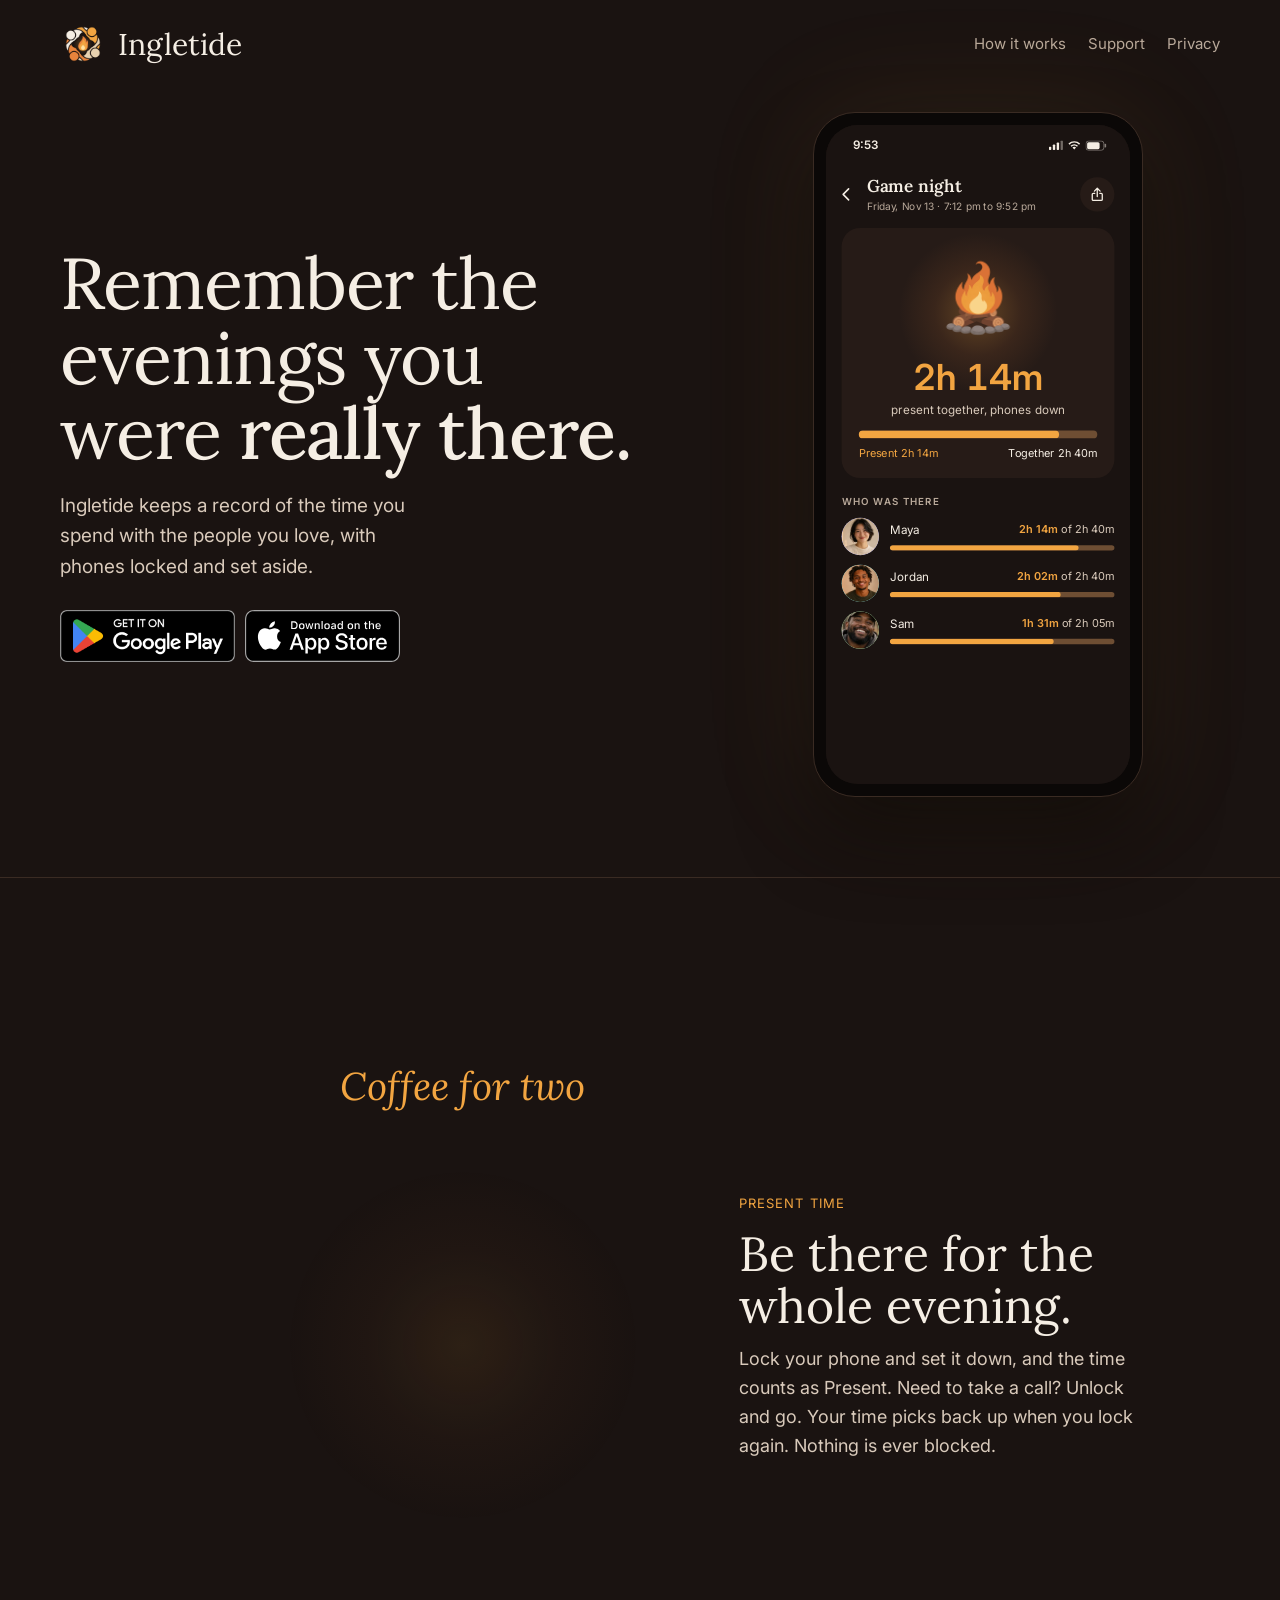
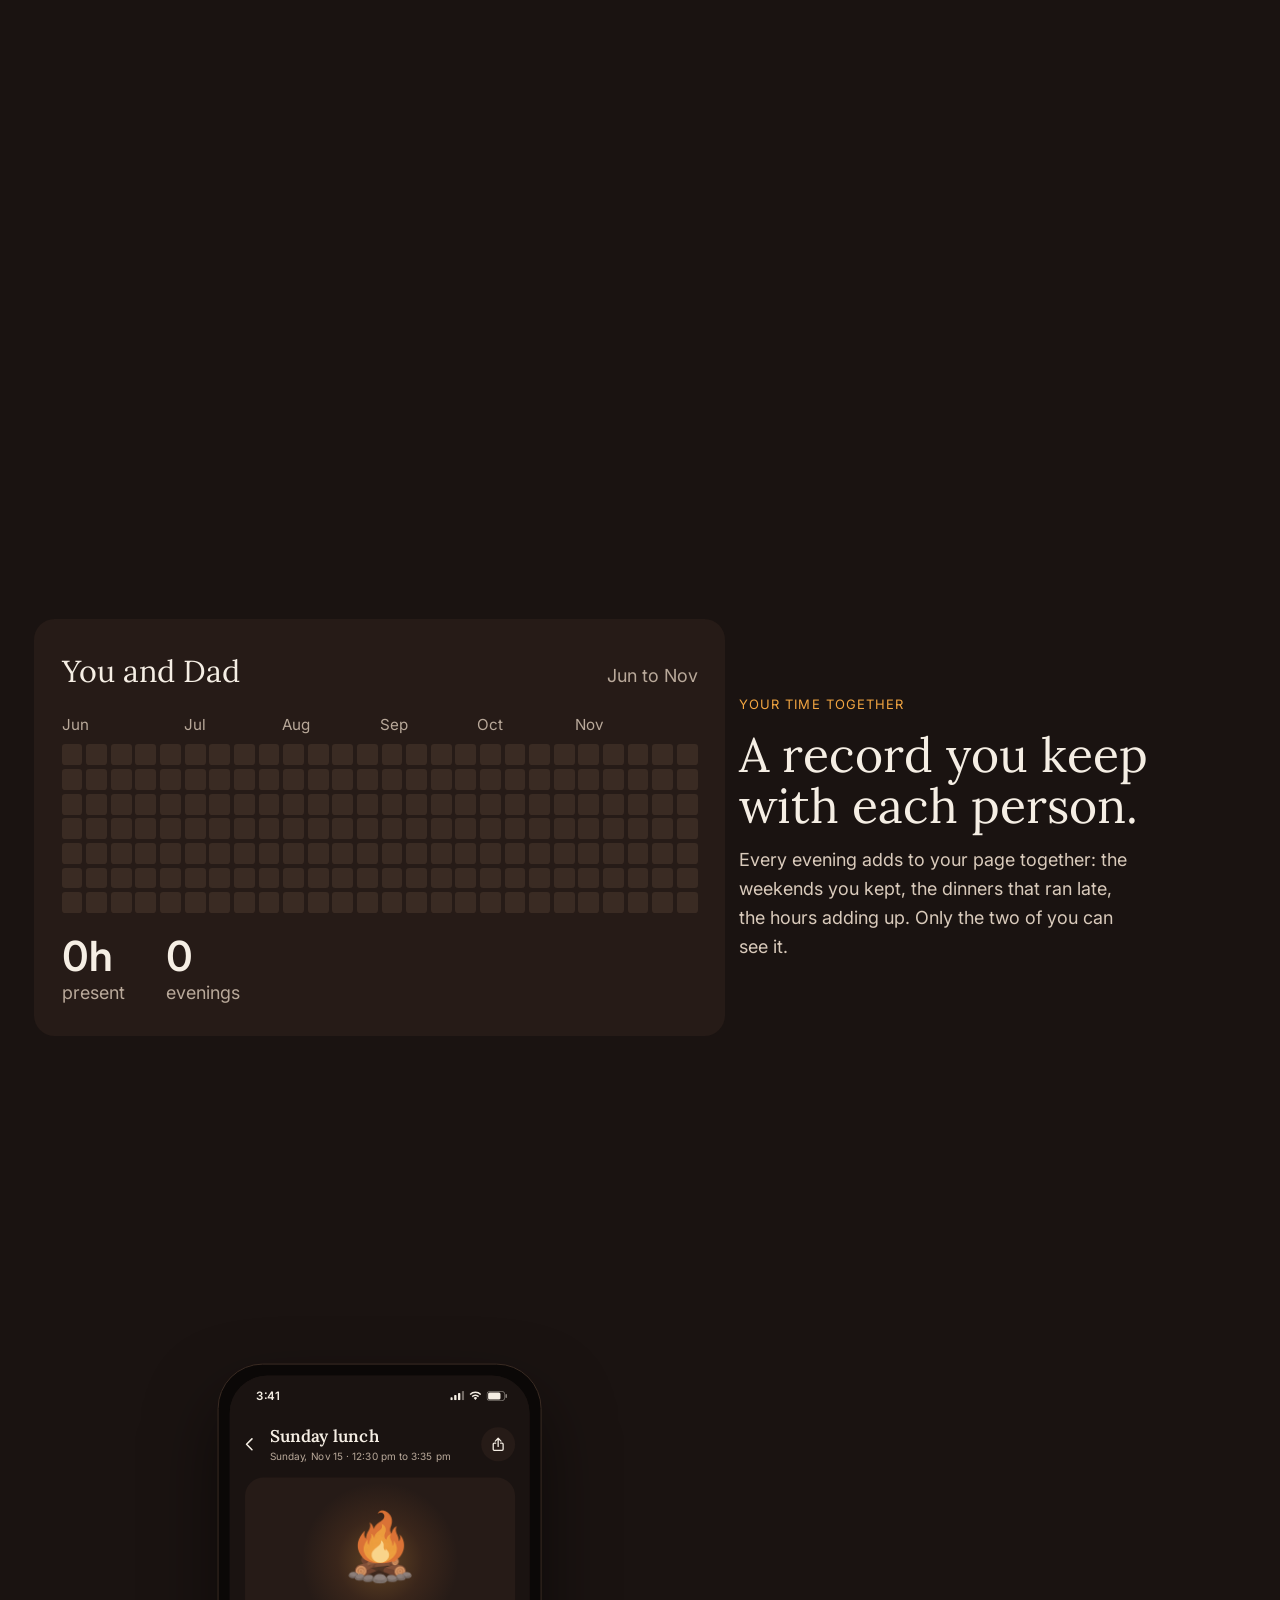
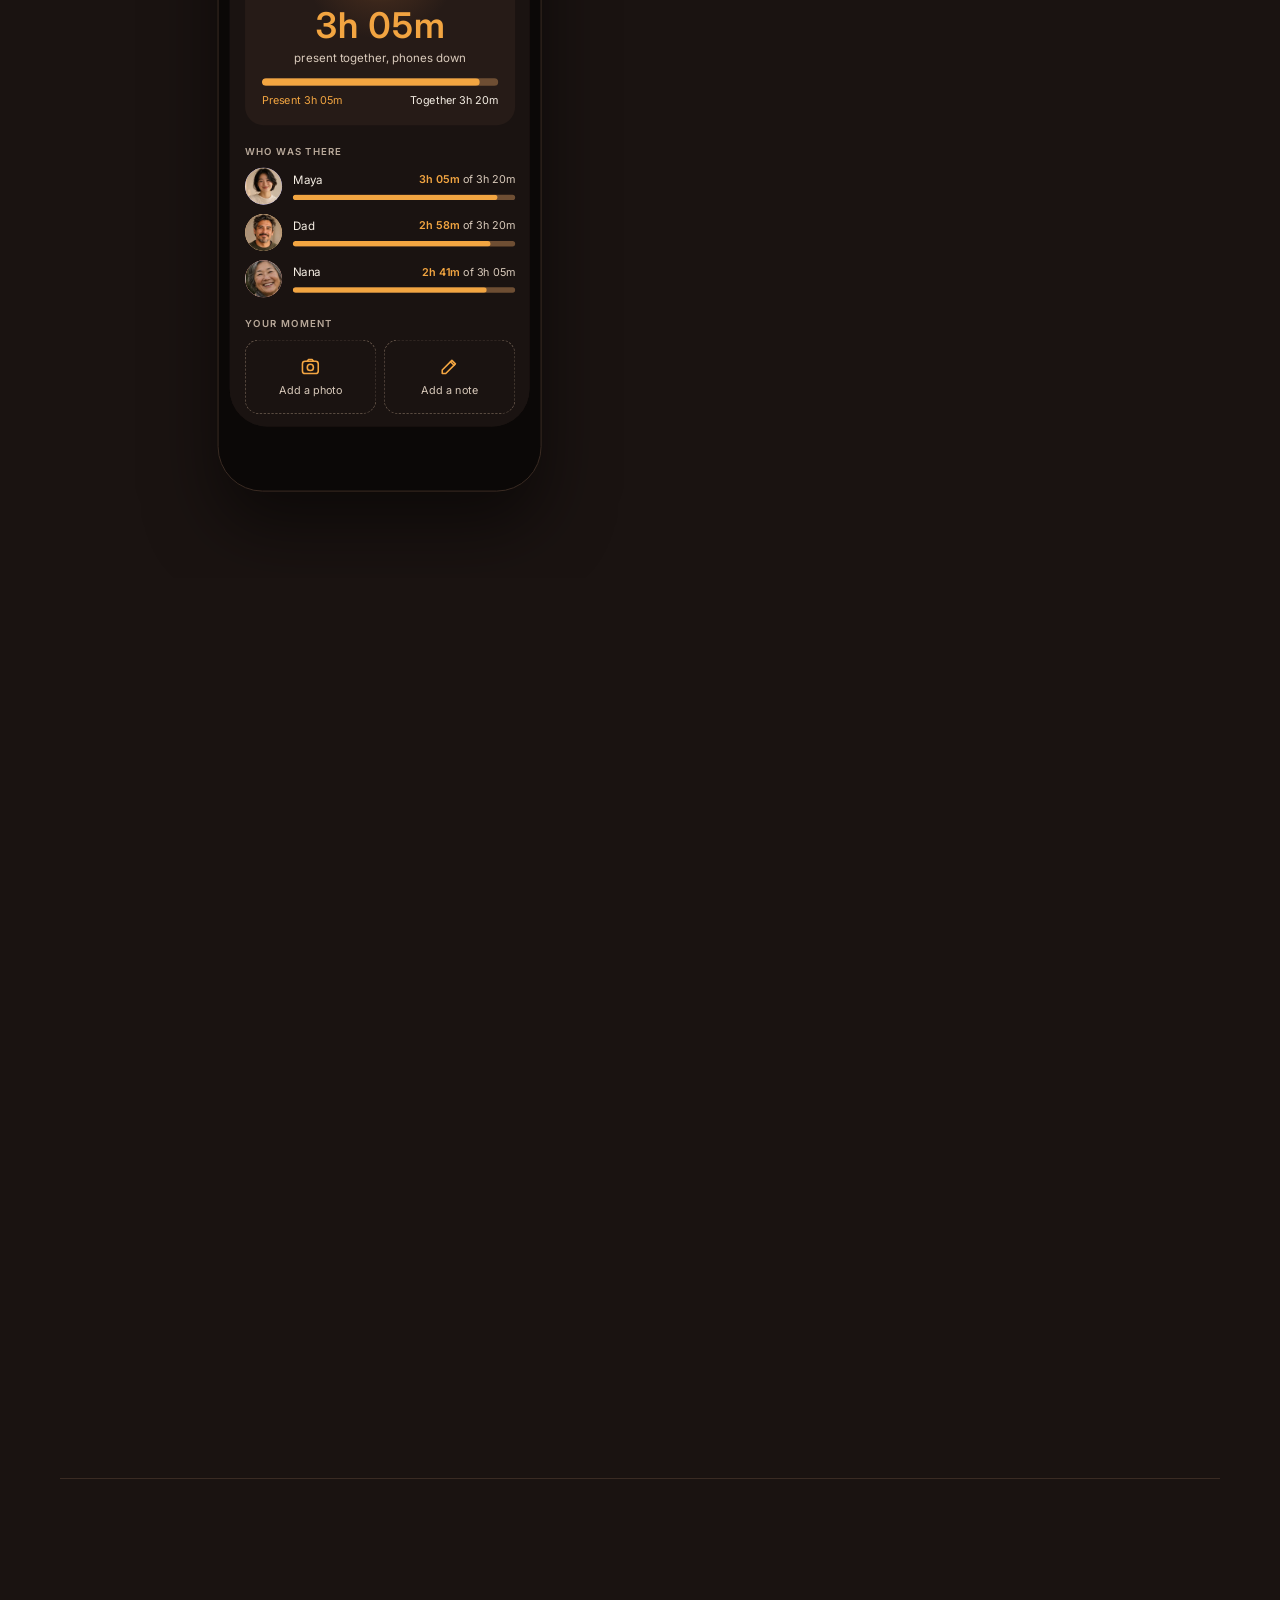
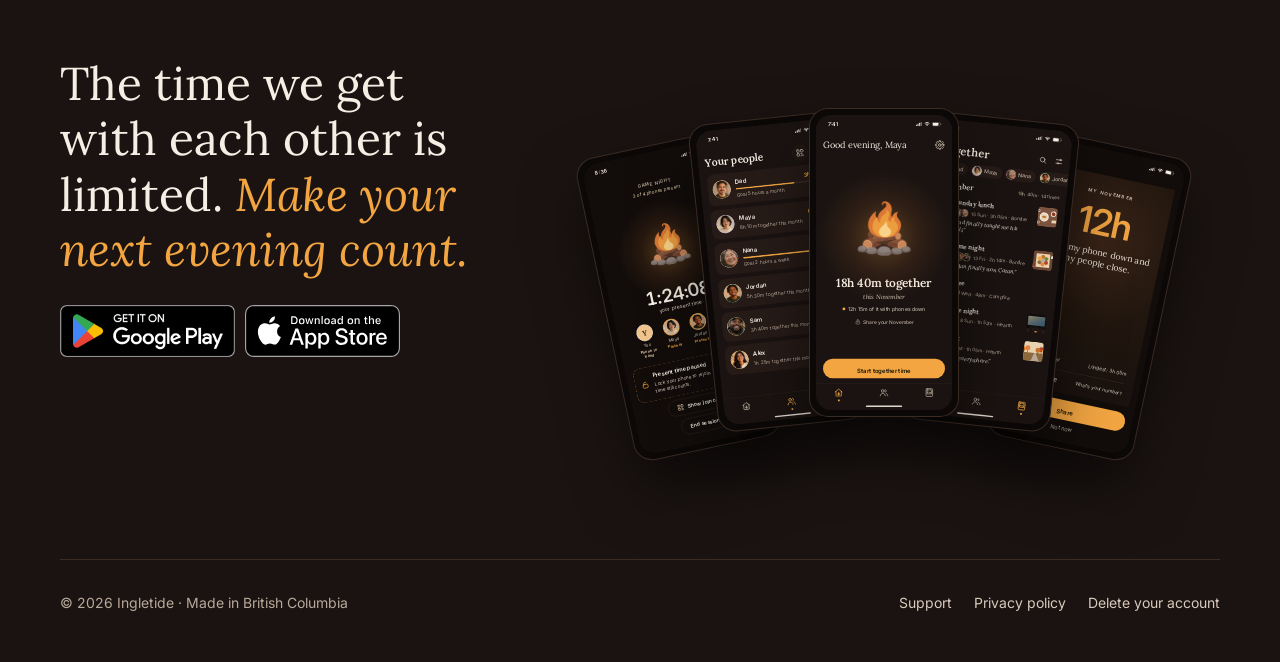
==== commit 6cc46e87: "Site font: Lora replaces Fraunces Fraunces' italic e's read as c's and its J's and f's looked crooke" ====
--- a/index.html
+++ b/index.html
@@ -21,9 +21,9 @@
   <link rel="apple-touch-icon" href="/img/apple-touch-icon.png">
   <link rel="preconnect" href="https://fonts.googleapis.com">
   <link rel="preconnect" href="https://fonts.gstatic.com" crossorigin>
-  <link href="https://fonts.googleapis.com/css2?family=Fraunces:ital,opsz,wght@0,9..144,300..700;1,9..144,300..500&family=Inter:wght@400;500;600&display=swap" rel="stylesheet">
-  <link rel="stylesheet" href="/home.css?v=202611181715">
-  <link rel="stylesheet" href="/screens.css?v=202611181715">
+  <link href="https://fonts.googleapis.com/css2?family=Lora:ital,wght@0,400..700;1,400..700&family=Inter:wght@400;500;600&display=swap" rel="stylesheet">
+  <link rel="stylesheet" href="/home.css?v=202611181900">
+  <link rel="stylesheet" href="/screens.css?v=202611181900">
 </head>
 <body>
 <div class="gut"><div class="wrap">
@@ -127,7 +127,7 @@
   <footer class="site-foot"><span>&copy; 2026 Ingletide · Made in British Columbia</span><ul><li><a href="support.html">Support</a></li><li><a href="privacy.html">Privacy policy</a></li><li><a href="delete-account.html">Delete your account</a></li></ul></footer>
 </div></div>
 
-<script src="/screens.js?v=202611181715"></script>
-<script src="/home.js?v=202611181715"></script>
+<script src="/screens.js?v=202611181900"></script>
+<script src="/home.js?v=202611181900"></script>
 </body>
 </html>
--- a/home.css
+++ b/home.css
@@ -14,7 +14,7 @@
   --text: #F5EEE4;
   --soft: #D9CABB;
   --muted: #B9A99A;
-  --serif: "Fraunces", Georgia, "Times New Roman", serif;
+  --serif: "Lora", Georgia, "Times New Roman", serif;
   --sans: "Inter", system-ui, -apple-system, "Segoe UI", Roboto, sans-serif;
   --ease-out: cubic-bezier(0.23, 1, 0.32, 1);
   --spring: cubic-bezier(0.34, 1.36, 0.64, 1);
@@ -38,7 +38,7 @@
 
 /* Nav */
 .site-nav { display: flex; align-items: center; justify-content: space-between; padding-block: 20px; gap: 16px; }
-.brand { display: flex; align-items: center; gap: 10px; text-decoration: none; color: var(--text); font-family: var(--serif); font-size: 30px; font-variation-settings: "opsz" 40; }
+.brand { display: flex; align-items: center; gap: 10px; text-decoration: none; color: var(--text); font-family: var(--serif); font-size: 30px; }
 .brand img { width: 46px; height: 46px; border-radius: 12px; }
 .brand { gap: 12px; }
 .site-nav nav { display: flex; gap: 22px; font-size: 15px; }
@@ -54,7 +54,7 @@
 
 /* Hero */
 .hero { display: grid; grid-template-columns: 1fr 0.78fr; gap: 56px; align-items: center; padding-block: 24px 80px; }
-.hero h1 { font-family: var(--serif); font-size: clamp(38px, 6vw, 72px); line-height: 1.04; letter-spacing: -0.015em; margin: 0 0 20px; font-weight: 300; font-variation-settings: "opsz" 144; }
+.hero h1 { font-family: var(--serif); font-size: clamp(38px, 6vw, 72px); line-height: 1.04; letter-spacing: -0.015em; margin: 0 0 20px; font-weight: 300; }
 .hero h1 b { font-weight: 500; }
 .hero .lede { font-size: 19px; color: var(--soft); max-width: 32ch; margin: 0 0 28px; }
 .hero .small { margin: 14px 0 0; font-size: 14px; color: var(--muted); }
@@ -75,7 +75,7 @@
 .card { position: fixed; top: 50%; left: calc((100vw - 40px) * 0.58 + 20px); width: min(30rem, calc((100vw - 40px) * 0.42 - 16px)); z-index: 3;
   display: flex; flex-direction: column; gap: 14px; opacity: 0; visibility: hidden; pointer-events: none; }
 .card .kicker { font-size: 13px; letter-spacing: 0.08em; text-transform: uppercase; color: var(--present); margin: 0; }
-.card h2 { font-family: var(--serif); font-size: clamp(30px, 3.8vw, 48px); line-height: 1.08; margin: 0; font-variation-settings: "opsz" 144; }
+.card h2 { font-family: var(--serif); font-size: clamp(30px, 3.8vw, 48px); line-height: 1.08; margin: 0; }
 .card p { color: var(--soft); margin: 0; font-size: 18px; max-width: 36ch; }
 
 /* Warm light in the middle of the group */
@@ -126,7 +126,6 @@
   padding: 0.5cqw 1.8cqw; border-radius: 99px; background: rgba(18,13,11,0.82); border: 1px solid var(--border);
   font-size: 3.1cqw; color: var(--present); transition: color 400ms var(--ease-out), border-color 400ms var(--ease-out); }
 .timer b { font-weight: 600; font-variant-numeric: tabular-nums; }
-.timer span { font-size: 0.78em; color: var(--muted); }
 .hub:not(.lit) .timer { color: var(--muted); }
 .hub.paused .timer { border-color: var(--track); }
 .hearthglow { transition: left 833ms var(--spring), top 833ms var(--spring), width 833ms var(--spring), opacity 700ms var(--ease-out); }
--- a/screens.css
+++ b/screens.css
@@ -7,7 +7,7 @@
 .as.deep { background: #120D0B; }
 .as * { box-sizing: border-box; }
 .as svg { display: block; flex: none; }
-.as .serif { font-family: "Fraunces", Georgia, serif; }
+.as .serif { font-family: "Lora", Georgia, serif; }
 
 /* Status bar */
 .as .sb { height: 46px; flex: none; display: flex; align-items: center; justify-content: space-between; padding: 6px 30px 0 34px; font-weight: 600; font-size: 15px; }
@@ -22,7 +22,7 @@
 
 /* Common bits */
 .as .av img { width: 100%; height: 100%; object-fit: cover; border-radius: 50%; display: block; }
-.as .av { overflow: hidden; border-radius: 50%; display: grid; place-items: center; font-family: "Fraunces", Georgia, serif; font-weight: 600; color: #1A1311; flex: none; }
+.as .av { overflow: hidden; border-radius: 50%; display: grid; place-items: center; font-family: "Lora", Georgia, serif; font-weight: 600; color: #1A1311; flex: none; }
 .as .btn { border-radius: 999px; background: #F2A541; color: #1A1408; font-weight: 600; font-size: 17px; text-align: center; height: 56px; display: grid; place-items: center; }
 .as .btn.out { background: transparent; color: #F5EEE4; border: 1px solid #3A2B23; height: 46px; font-size: 15px; }
 .as .lbl { font-weight: 600; font-size: 12.5px; letter-spacing: 1.4px; text-transform: uppercase; color: #B9A99A; }
@@ -35,10 +35,10 @@
 
 /* Home */
 .as .home-head { display: flex; align-items: center; justify-content: space-between; padding: 22px 20px 0; }
-.as .greet { font-family: "Fraunces", Georgia, serif; font-size: 26px; letter-spacing: -0.3px; }
+.as .greet { font-family: "Lora", Georgia, serif; font-size: 26px; letter-spacing: -0.3px; }
 .as .home-mid { flex: 1; display: flex; flex-direction: column; align-items: center; justify-content: center; gap: 4px; padding-bottom: 30px; }
-.as .big-t { font-family: "Fraunces", Georgia, serif; font-weight: 600; font-size: 34px; letter-spacing: -0.5px; }
-.as .month { font-family: "Fraunces", Georgia, serif; font-style: italic; font-size: 18px; color: #D9CABB; margin-bottom: 8px; }
+.as .big-t { font-family: "Lora", Georgia, serif; font-weight: 600; font-size: 34px; letter-spacing: -0.5px; }
+.as .month { font-family: "Lora", Georgia, serif; font-style: italic; font-size: 18px; color: #D9CABB; margin-bottom: 8px; }
 .as .pline { display: flex; align-items: center; gap: 8px; font-size: 15px; color: #D9CABB; }
 .as .pline i { width: 8px; height: 8px; border-radius: 4px; background: #F2A541; }
 .as .sharem { display: flex; align-items: center; gap: 7px; color: #B9A99A; font-weight: 500; font-size: 14px; margin-top: 14px; }
@@ -46,7 +46,7 @@
 
 /* People */
 .as .ph-head { display: flex; align-items: center; justify-content: space-between; padding: 22px 20px 14px; }
-.as .ph-head h1 { margin: 0; font-family: "Fraunces", Georgia, serif; font-weight: 600; font-size: 30px; }
+.as .ph-head h1 { margin: 0; font-family: "Lora", Georgia, serif; font-weight: 600; font-size: 30px; }
 .as .ph-head .btns { display: flex; gap: 10px; }
 .as .rb { width: 44px; height: 44px; border-radius: 22px; display: grid; place-items: center; }
 .as .rb.q { border: 1px solid #3A2B23; background: #1E1613; }
@@ -61,23 +61,23 @@
 
 /* Together */
 .as .tg-head { display: flex; align-items: center; justify-content: space-between; padding: 20px 20px 12px; }
-.as .tg-head h1 { margin: 0; font-family: "Fraunces", Georgia, serif; font-weight: 600; font-size: 32px; }
+.as .tg-head h1 { margin: 0; font-family: "Lora", Georgia, serif; font-weight: 600; font-size: 32px; }
 .as .tg-head .ic { display: flex; gap: 22px; }
 .as .chips { display: flex; gap: 8px; padding: 0 20px 18px; overflow: hidden; }
 .as .chip { display: flex; align-items: center; gap: 7px; height: 36px; padding: 0 14px 0 4px; border-radius: 18px; background: #261B17; font-size: 15px; color: #D9CABB; white-space: nowrap; }
 .as .mhead { display: flex; justify-content: space-between; align-items: baseline; padding: 0 20px 6px; }
-.as .mhead b { font-family: "Fraunces", Georgia, serif; font-weight: 600; font-size: 21px; }
+.as .mhead b { font-family: "Lora", Georgia, serif; font-weight: 600; font-size: 21px; }
 .as .mhead span { color: #B9A99A; font-size: 13.5px; }
 .as .ev { display: flex; gap: 12px; padding: 12px 20px; align-items: flex-start; }
 .as .ev .fi { width: 40px; height: 40px; margin-top: 8px; flex: none; }
 .as .ev .fi img { width: 100%; height: 100%; }
 .as .ev .bd { flex: 1; min-width: 0; display: flex; flex-direction: column; gap: 4px; }
-.as .ev .tt { font-family: "Fraunces", Georgia, serif; font-weight: 600; font-size: 18px; }
+.as .ev .tt { font-family: "Lora", Georgia, serif; font-weight: 600; font-size: 18px; }
 .as .ev .meta { display: flex; align-items: center; gap: 7px; color: #B9A99A; font-size: 13.5px; }
 .as .ev .stack { display: flex; }
 .as .ev .stack .av { border: 2px solid #1A1311; }
 .as .ev .stack .av + .av { margin-left: -7px; }
-.as .ev .q { font-family: "Fraunces", Georgia, serif; font-style: italic; font-size: 16px; color: #F5EEE4; line-height: 1.35; }
+.as .ev .q { font-family: "Lora", Georgia, serif; font-style: italic; font-size: 16px; color: #F5EEE4; line-height: 1.35; }
 .as .ev .th { width: 56px; height: 56px; border-radius: 10px; overflow: hidden; flex: none; }
 .as .ev .th svg, .as .ev .th img { width: 100%; height: 100%; object-fit: cover; }
 
@@ -103,7 +103,7 @@
 /* Summary */
 .as .sm-head { display: flex; align-items: center; gap: 14px; padding: 18px 20px 14px 14px; }
 .as .sm-head .tt { flex: 1; min-width: 0; }
-.as .sm-head .tt b { display: block; font-family: "Fraunces", Georgia, serif; font-weight: 600; font-size: 22px; }
+.as .sm-head .tt b { display: block; font-family: "Lora", Georgia, serif; font-weight: 600; font-size: 22px; }
 .as .sm-head .tt span { font-size: 13px; color: #B9A99A; }
 .as .sm-head .sh { width: 44px; height: 44px; border-radius: 22px; background: #261B17; display: grid; place-items: center; }
 .as .sm-card { margin: 4px 20px 0; background: #261B17; border-radius: 24px; padding: 18px 22px 22px; display: flex; flex-direction: column; align-items: center; }
@@ -124,7 +124,7 @@
 .as .tile { flex: 1; height: 96px; border: 1.5px dashed #6E5D50; border-radius: 18px; display: flex; flex-direction: column; align-items: center; justify-content: center; gap: 8px; font-size: 14px; color: #D9CABB; }
 .as .hint { font-size: 13px; color: #B9A99A; }
 .as .snote { background: #261B17; border-radius: 16px; padding: 14px 16px; }
-.as .snote .q { font-family: "Fraunces", Georgia, serif; font-style: italic; font-size: 17px; line-height: 1.4; }
+.as .snote .q { font-family: "Lora", Georgia, serif; font-style: italic; font-size: 17px; line-height: 1.4; }
 .as .snote .by { font-size: 13px; color: #B9A99A; margin-top: 6px; }
 .as .sphoto { width: 100%; aspect-ratio: 4 / 3; border-radius: 14px; overflow: hidden; }
 .as .sphoto svg, .as .sphoto img { width: 100%; height: 100%; object-fit: cover; display: block; }
@@ -134,9 +134,9 @@
   display: flex; flex-direction: column; align-items: center; padding: 42px 28px 22px; text-align: center; }
 .as .sc .k { font-weight: 600; font-size: 13px; letter-spacing: 3px; color: #D9CABB; }
 .as .sc .h { font-weight: 600; font-size: 104px; color: #F2A541; line-height: 1; margin: 22px 0 18px; letter-spacing: -2px; }
-.as .sc .l { font-family: "Fraunces", Georgia, serif; font-size: 25px; line-height: 1.3; }
+.as .sc .l { font-family: "Lora", Georgia, serif; font-size: 25px; line-height: 1.3; }
 .as .sc .st { margin-top: auto; width: 100%; display: flex; justify-content: space-between; font-size: 14px; color: #D9CABB; padding-bottom: 18px; border-bottom: 1px solid #3A2B23; }
 .as .sc .ft { width: 100%; display: flex; justify-content: space-between; align-items: center; padding-top: 16px; font-size: 13.5px; color: #D9CABB; }
-.as .sc .ft b { display: flex; align-items: center; gap: 10px; font-family: "Fraunces", Georgia, serif; font-weight: 600; font-size: 19px; color: #F5EEE4; }
+.as .sc .ft b { display: flex; align-items: center; gap: 10px; font-family: "Lora", Georgia, serif; font-weight: 600; font-size: 19px; color: #F5EEE4; }
 .as .sc-foot { padding: 18px 20px 26px; display: flex; flex-direction: column; gap: 14px; align-items: stretch; }
 .as .sc-foot .no { text-align: center; color: #B9A99A; font-size: 16px; }
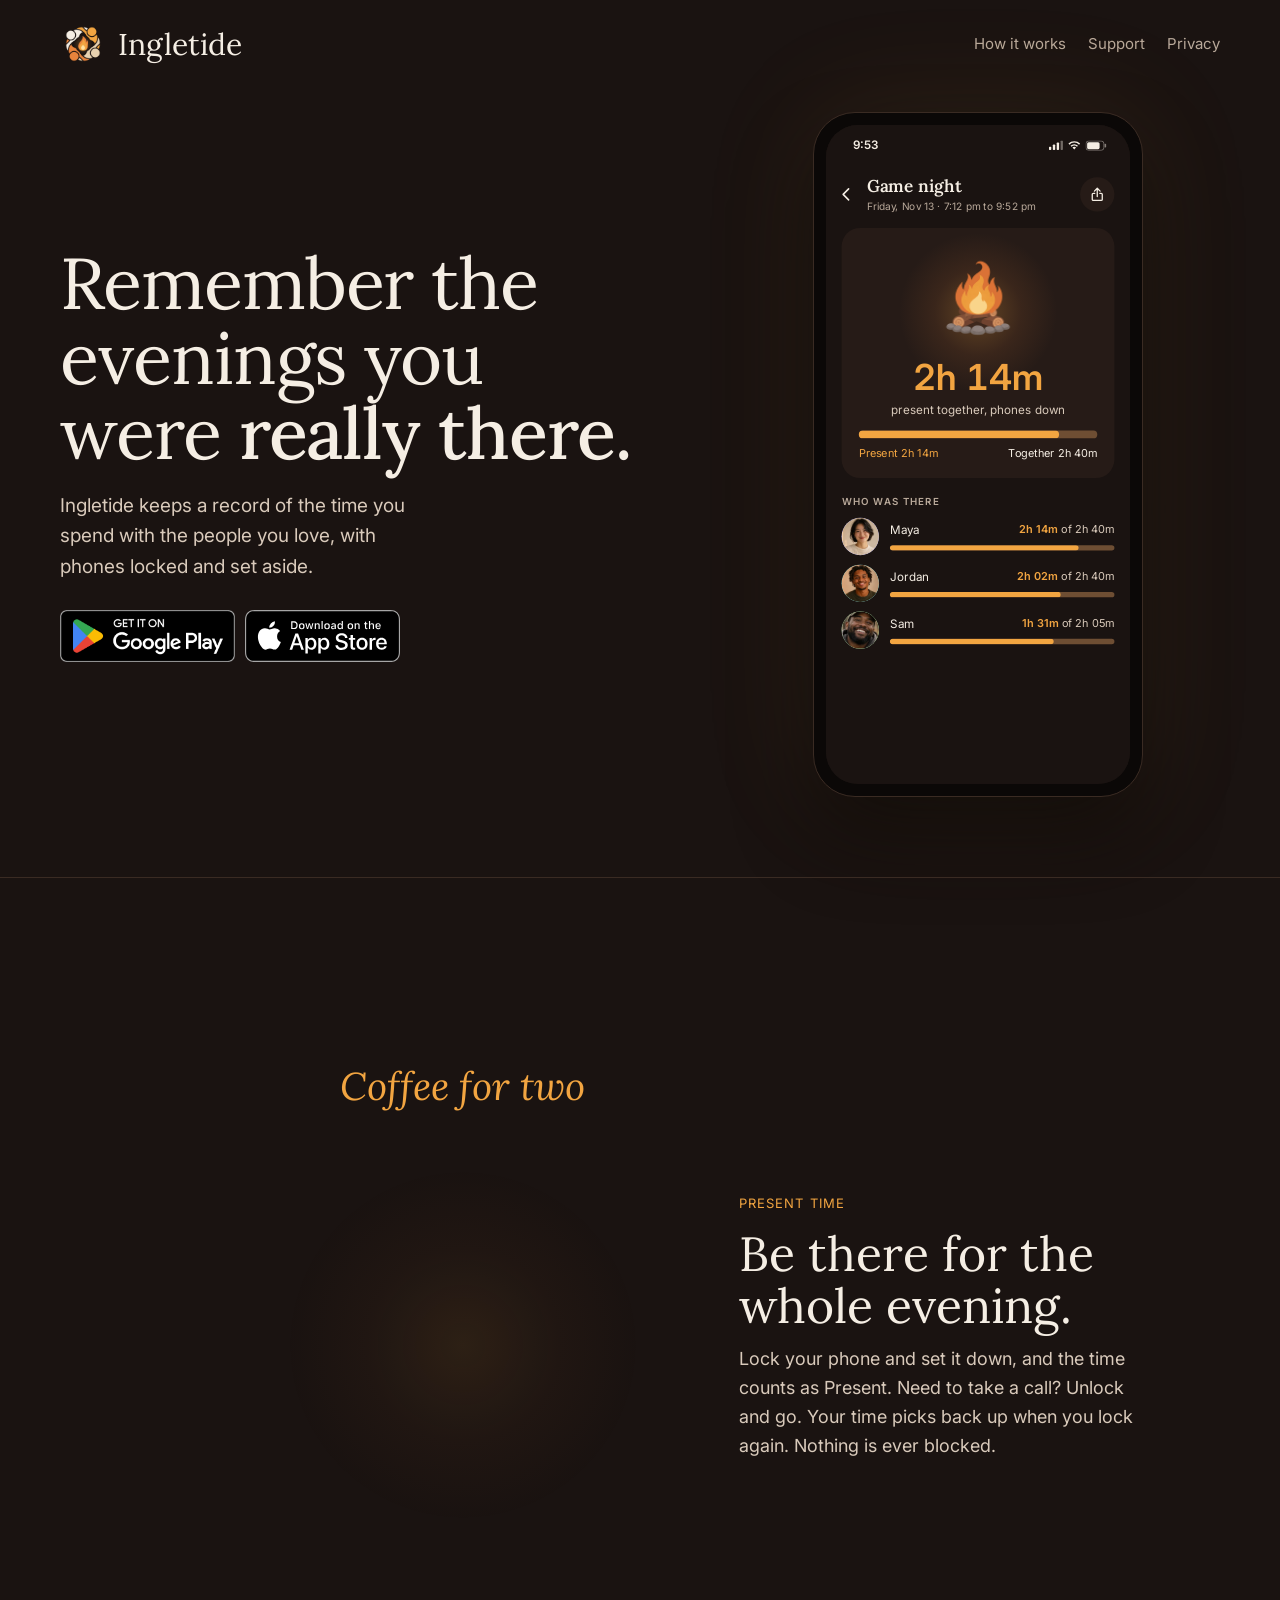
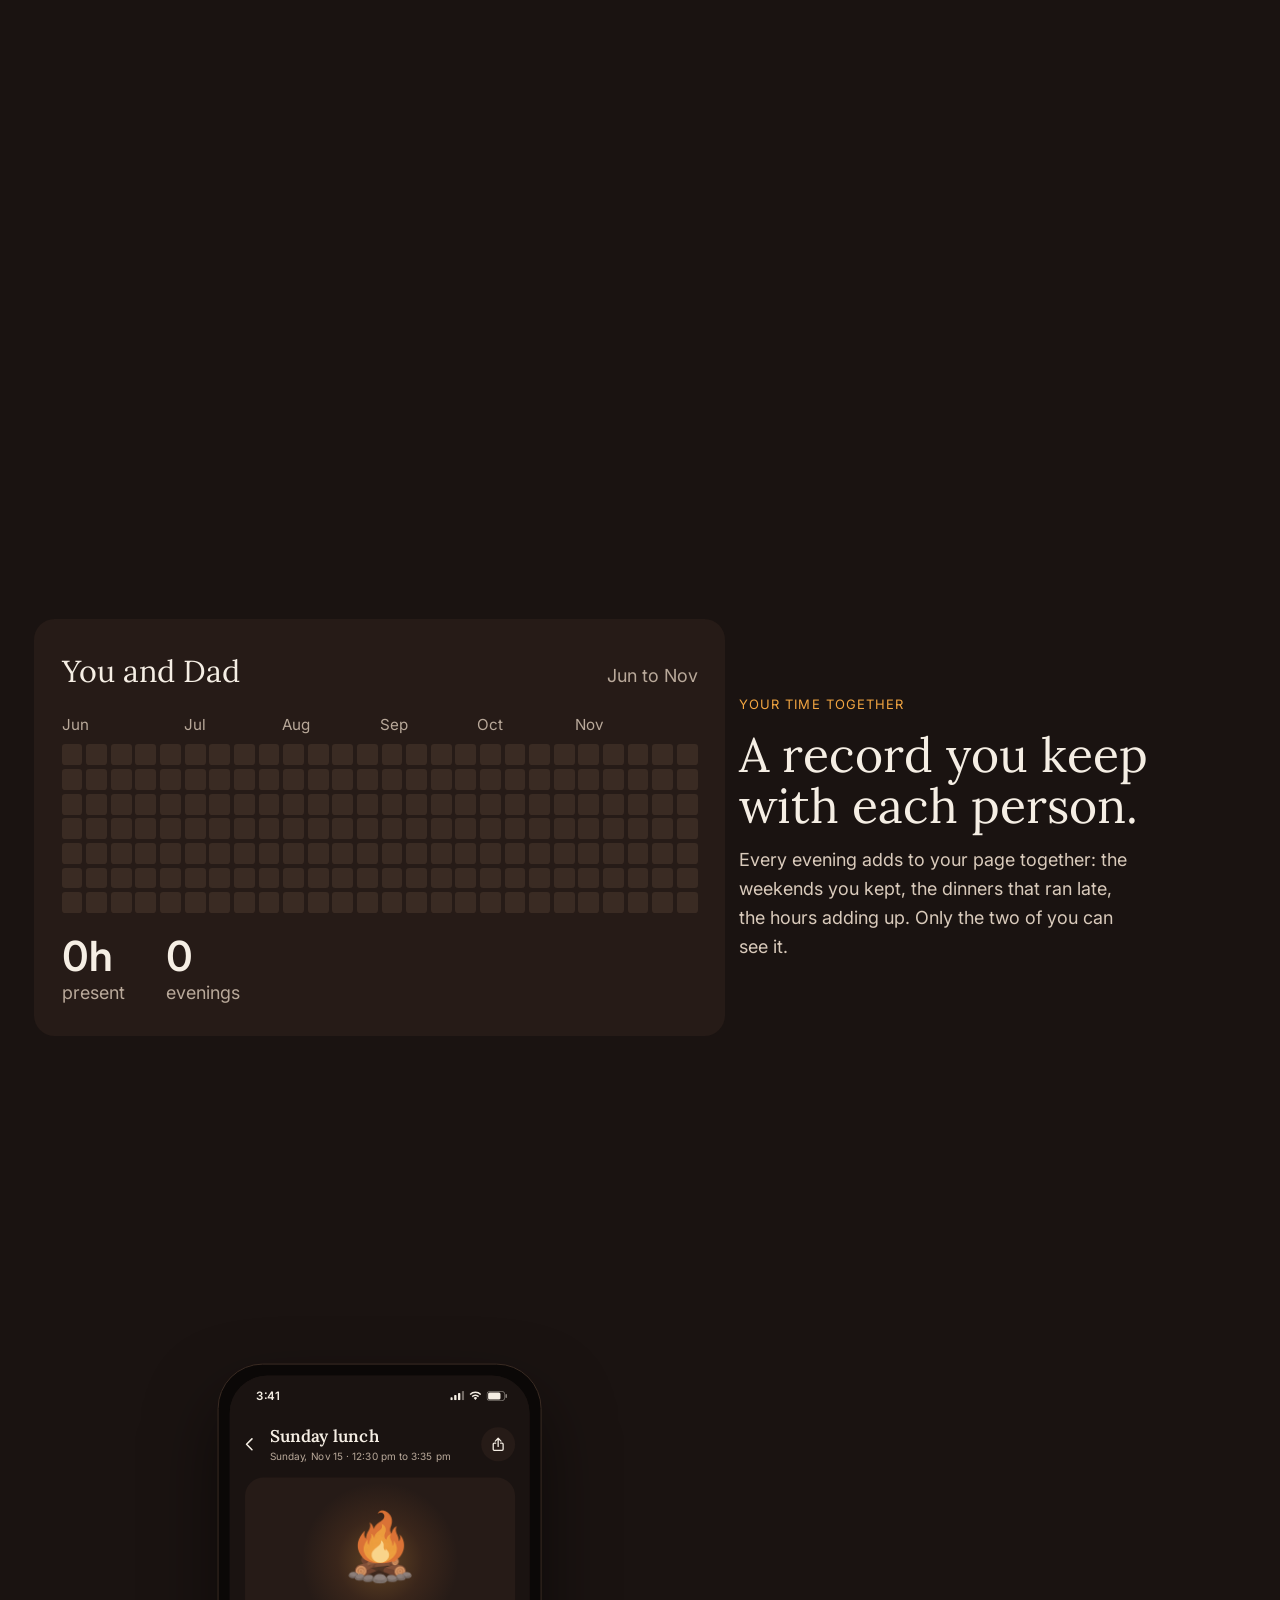
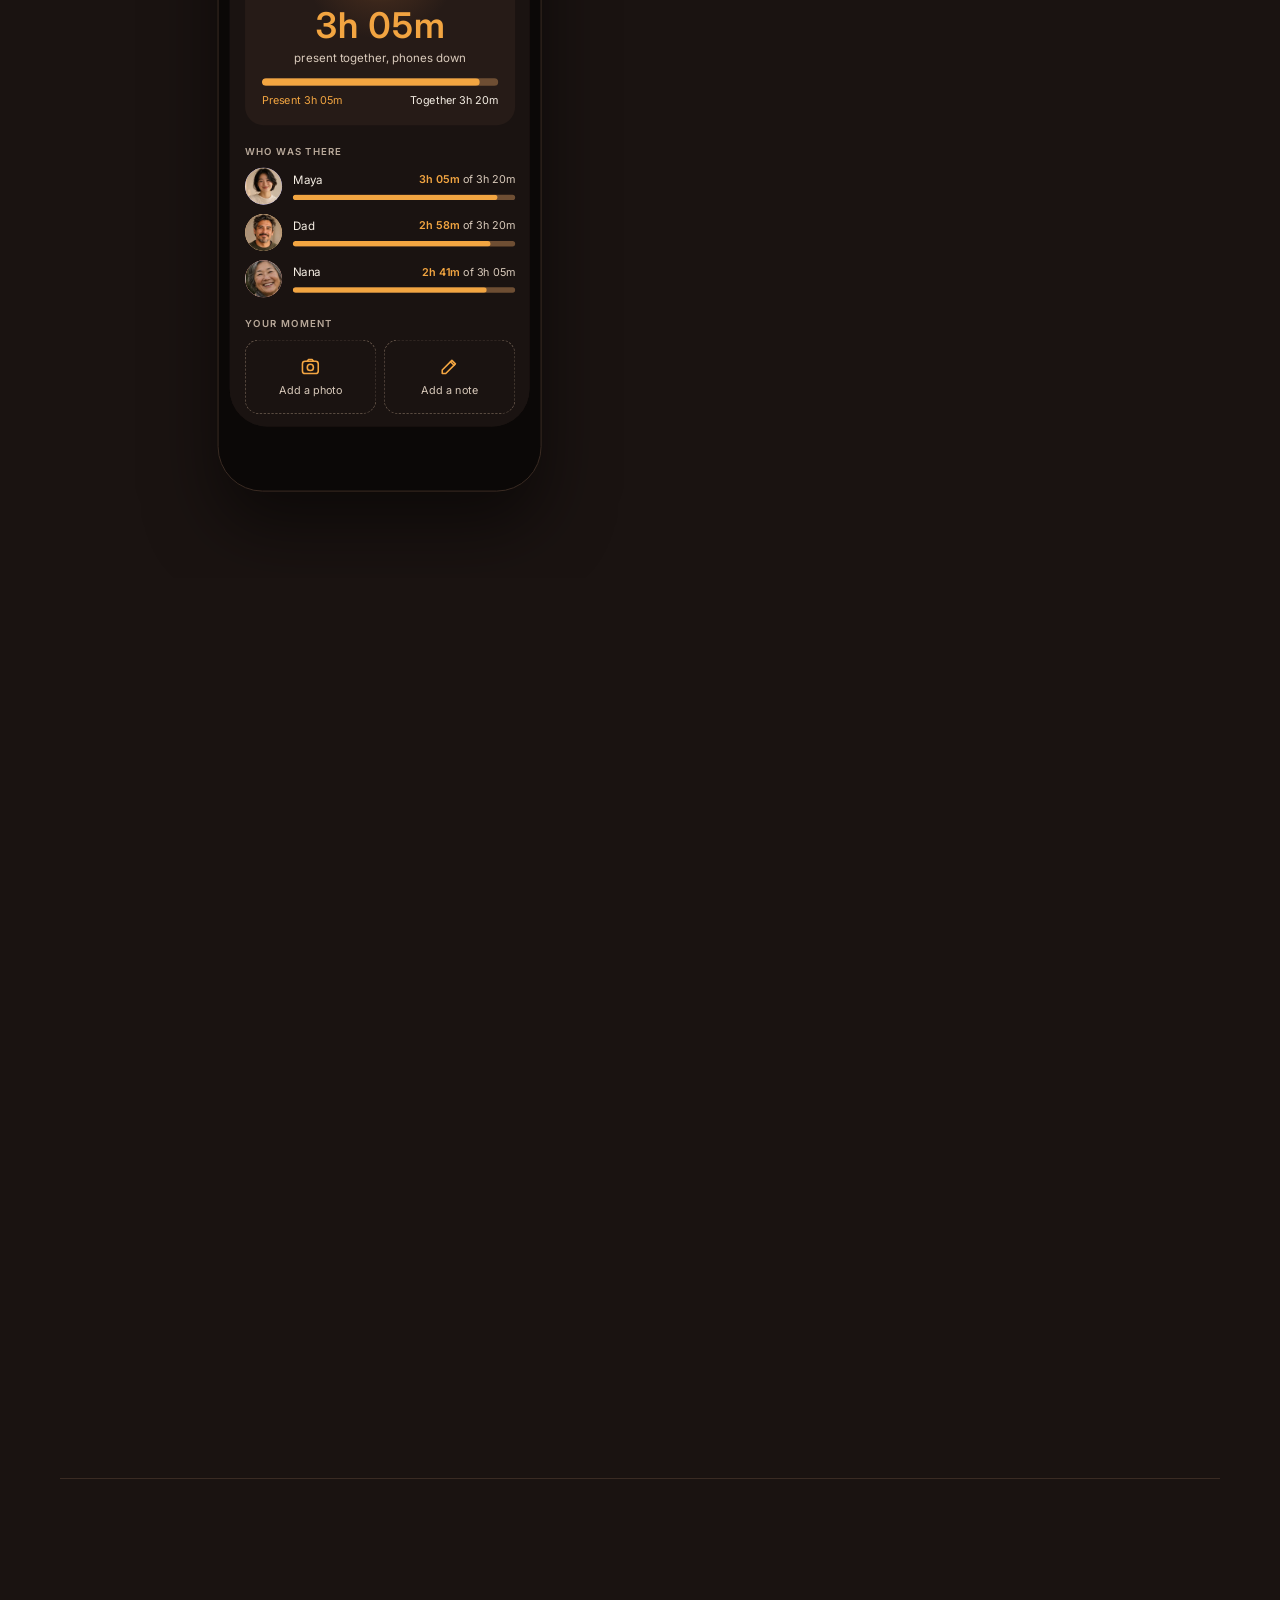
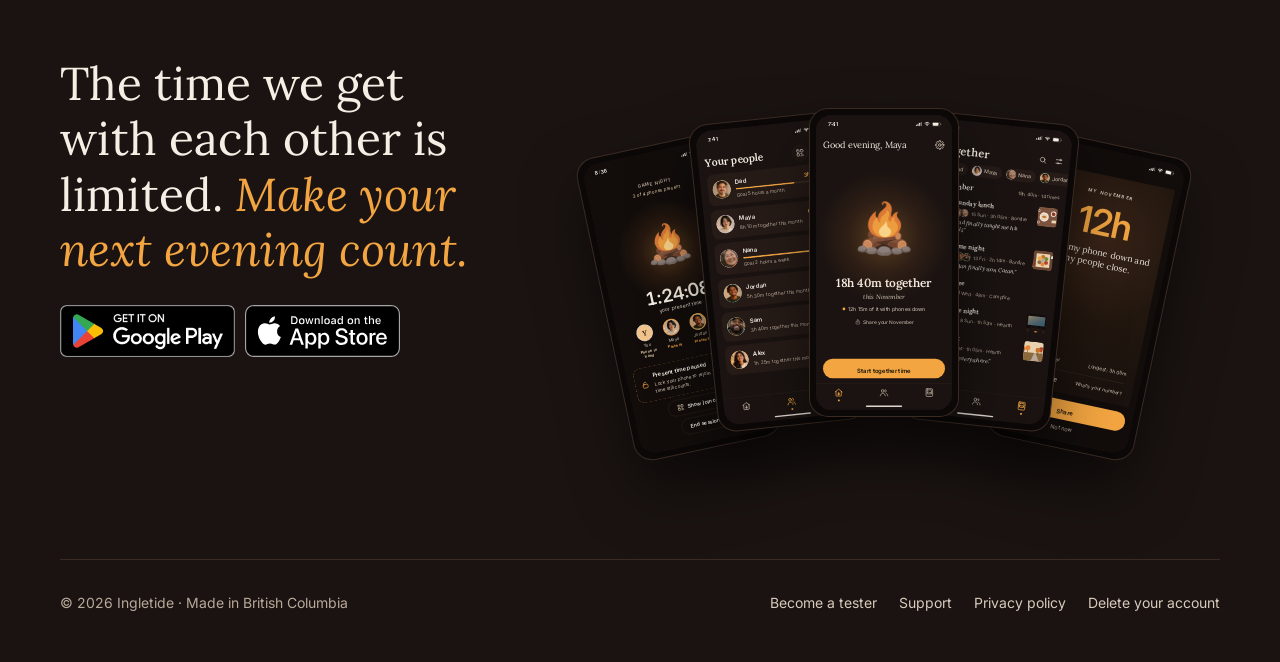
==== commit 8c392c6b: "Tester page at /beta: join the Google Group, the three questions, stores coming soon Co-Authored-By:" ====
--- a/index.html
+++ b/index.html
@@ -124,7 +124,7 @@
       <div class="stores" data-stores></div>
     </div>
   </section>
-  <footer class="site-foot"><span>&copy; 2026 Ingletide · Made in British Columbia</span><ul><li><a href="support.html">Support</a></li><li><a href="privacy.html">Privacy policy</a></li><li><a href="delete-account.html">Delete your account</a></li></ul></footer>
+  <footer class="site-foot"><span>&copy; 2026 Ingletide · Made in British Columbia</span><ul><li><a href="beta/">Become a tester</a></li><li><a href="support.html">Support</a></li><li><a href="privacy.html">Privacy policy</a></li><li><a href="delete-account.html">Delete your account</a></li></ul></footer>
 </div></div>
 
 <script src="/screens.js?v=202611181900"></script>
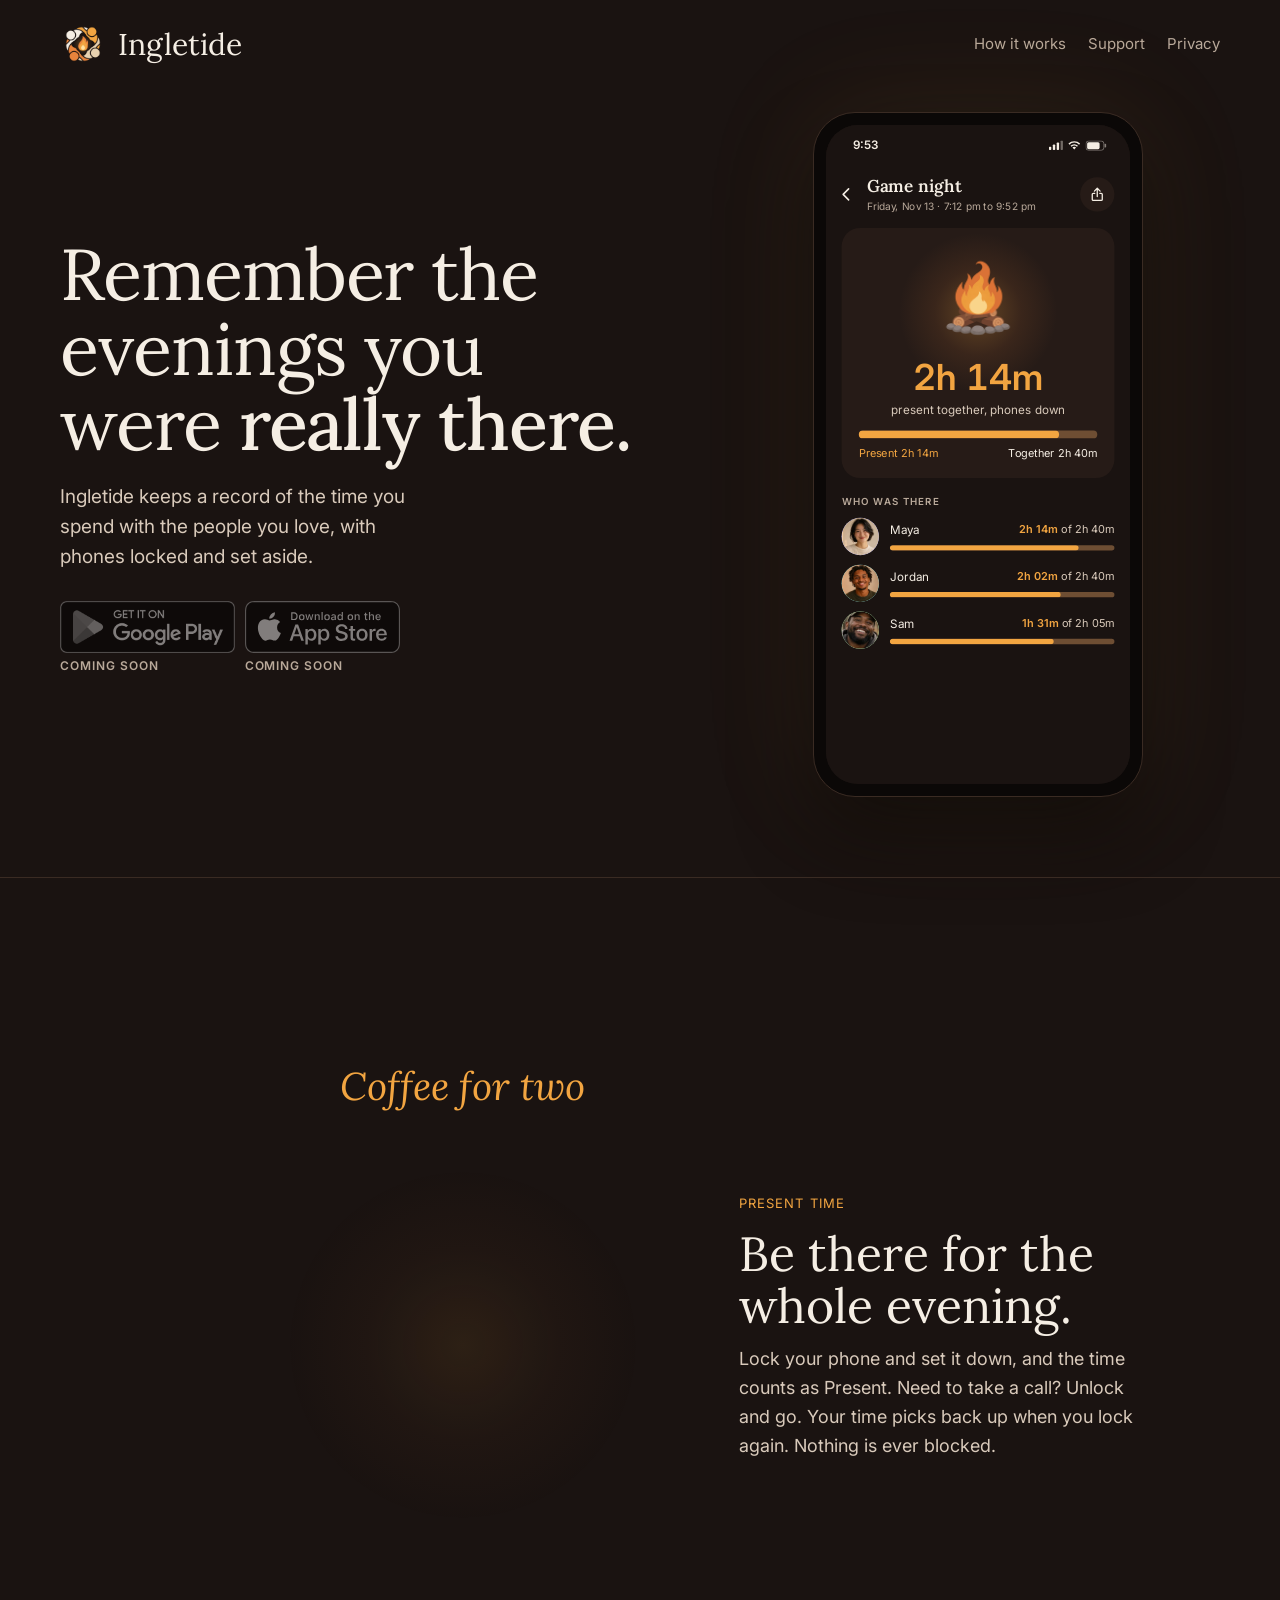
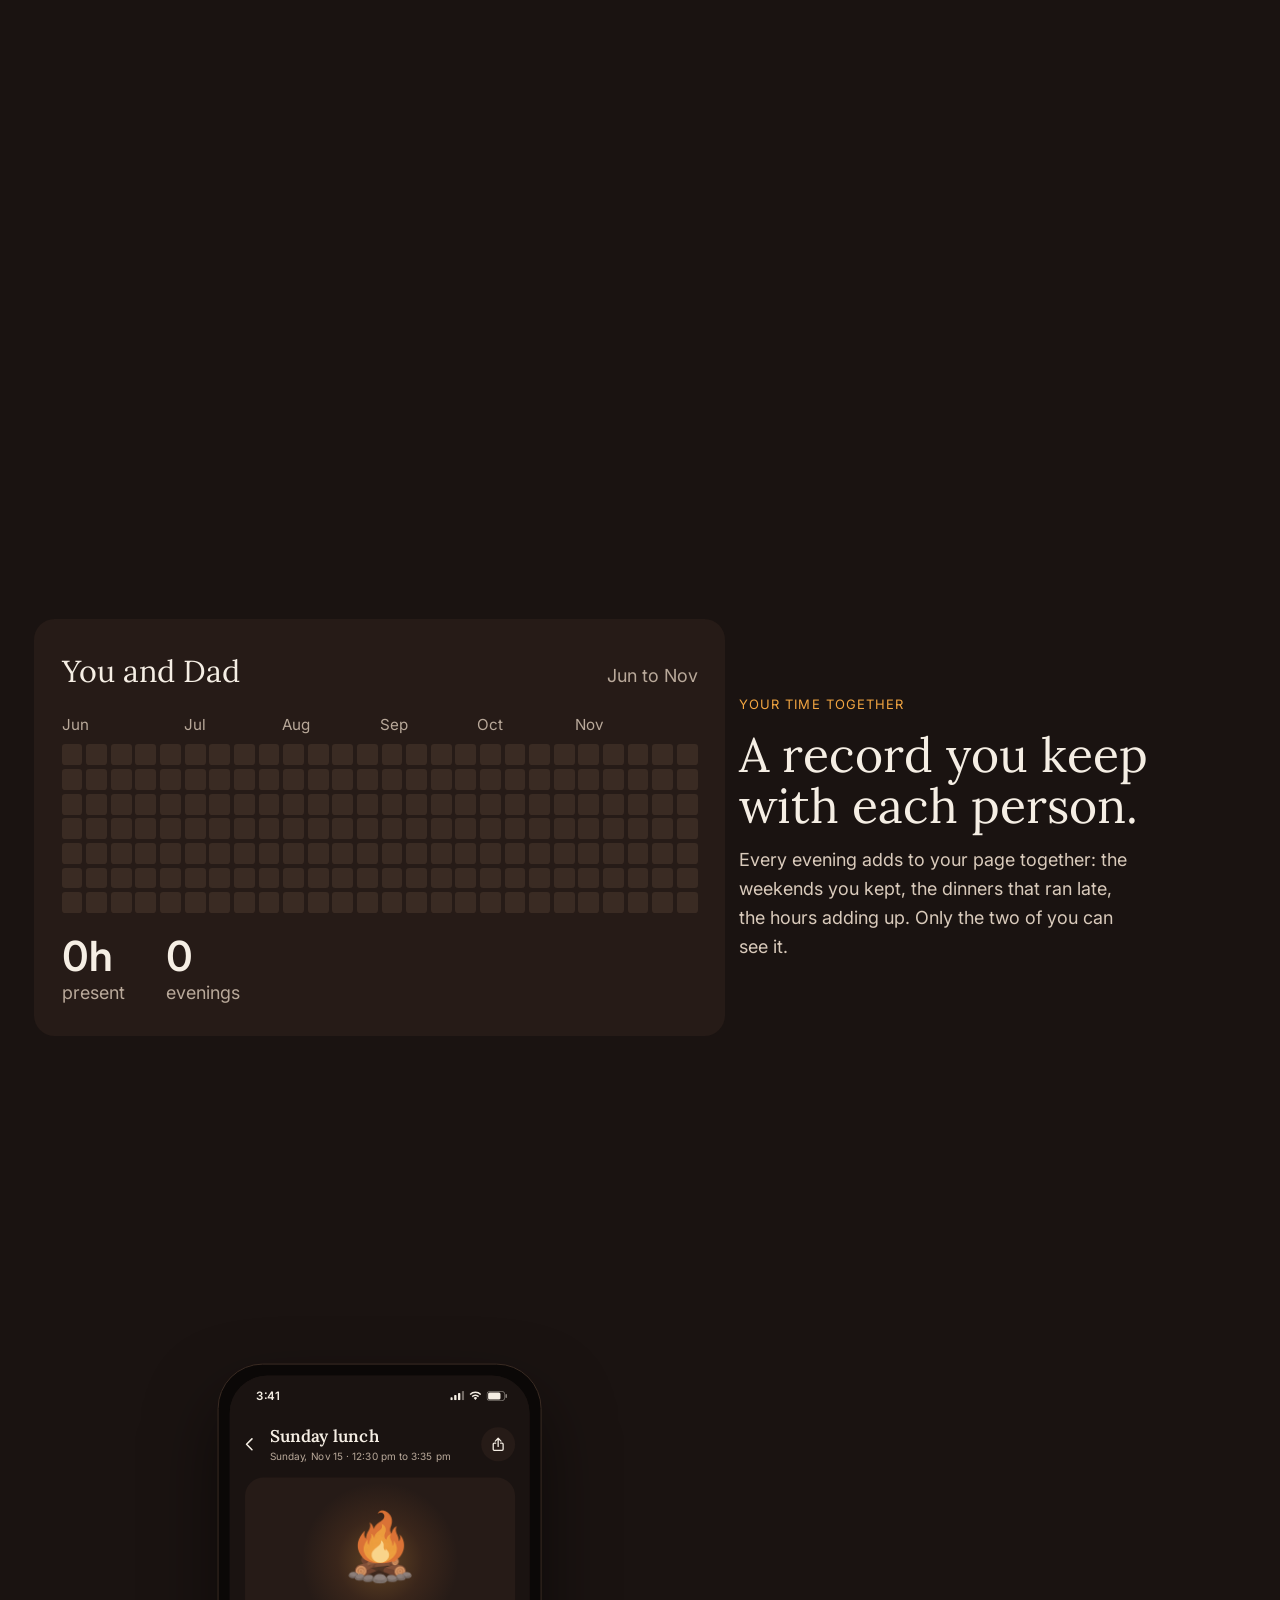
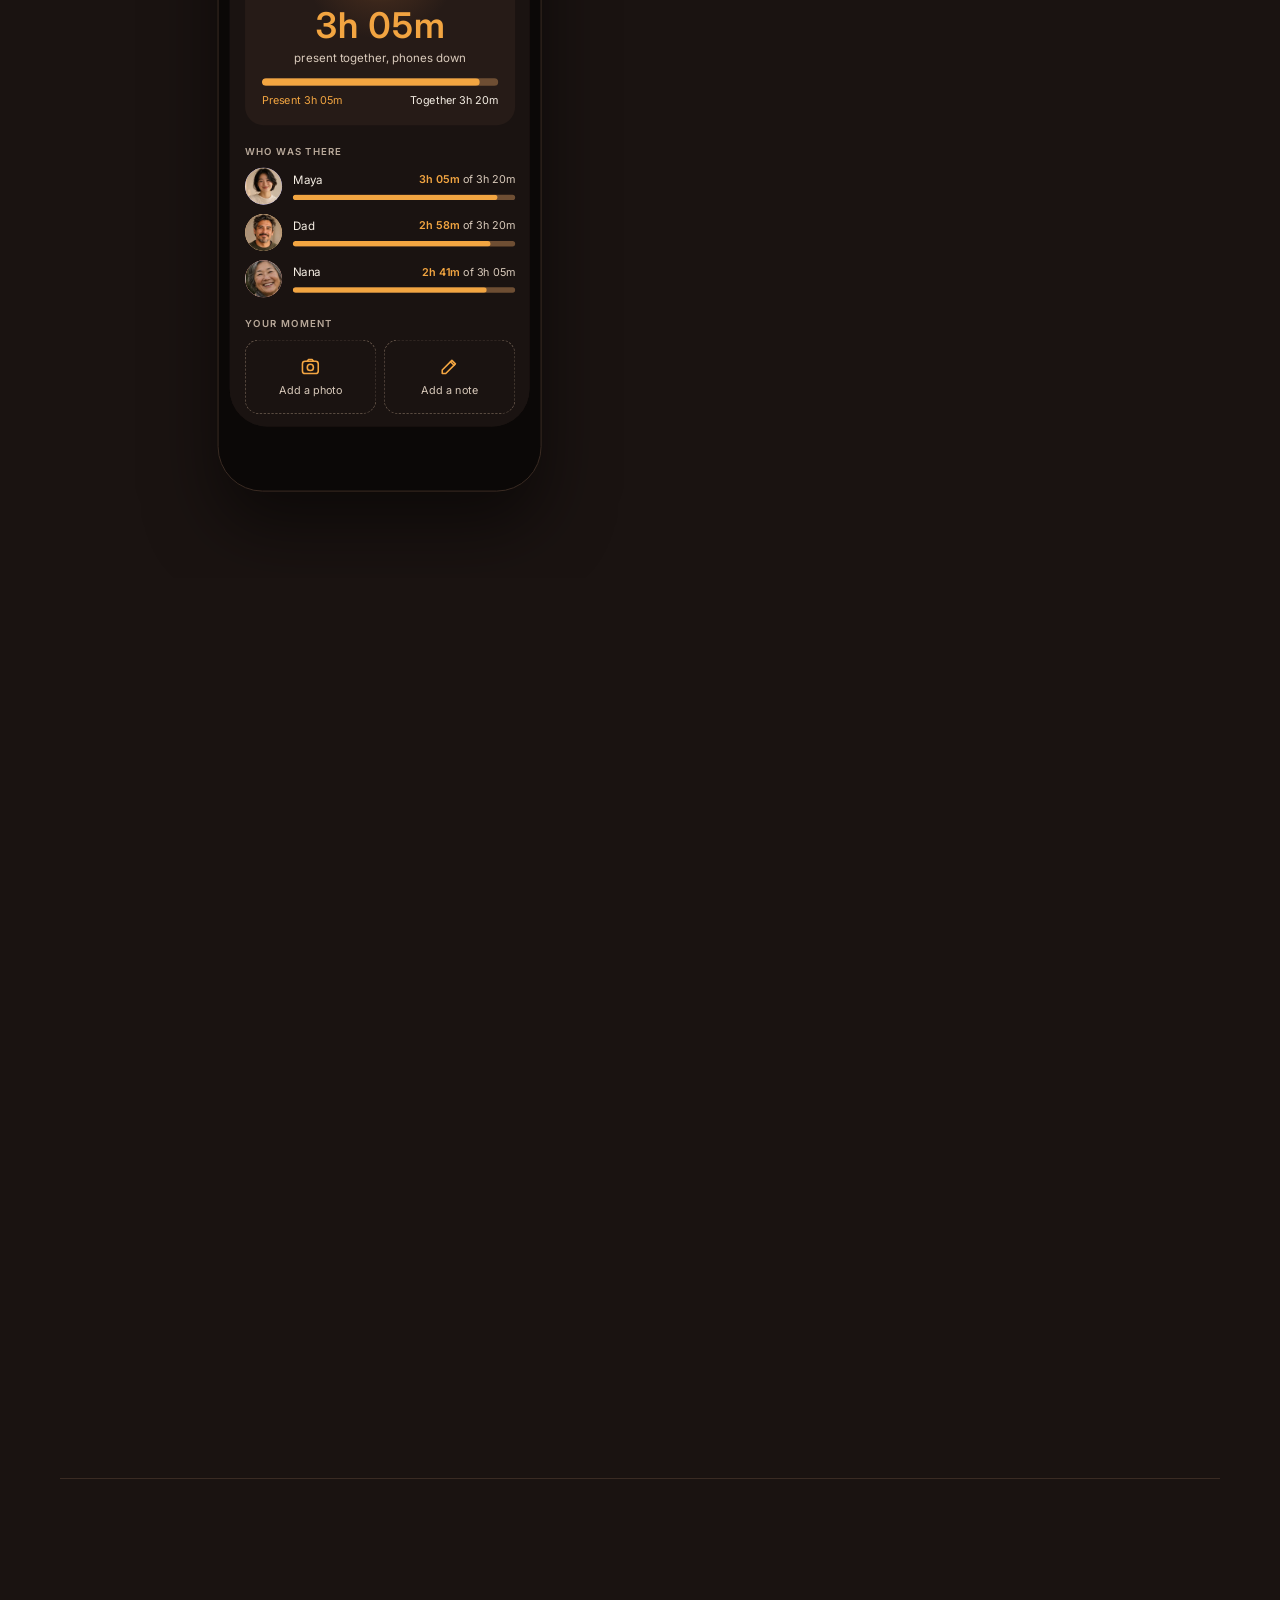
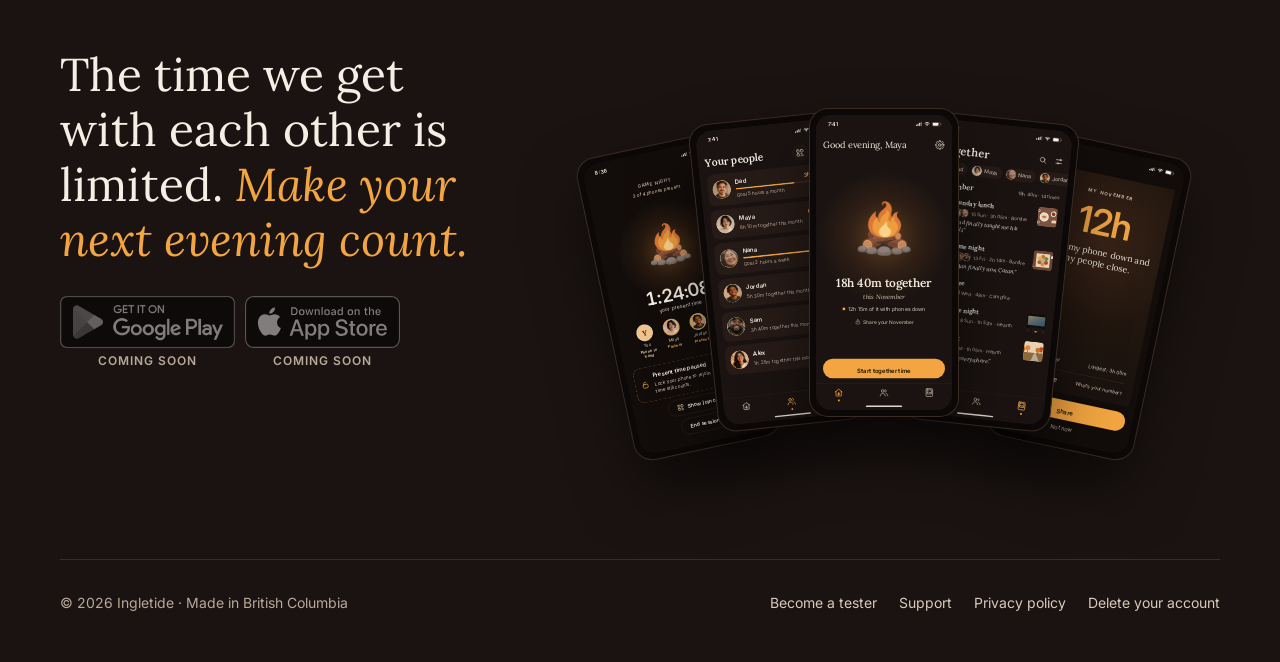
==== commit b0efc805: "Store badges greyed out as Coming soon; tester page: Gmail card replaces ages, bigger kicker, no int" ====
--- a/index.html
+++ b/index.html
@@ -22,7 +22,7 @@
   <link rel="preconnect" href="https://fonts.googleapis.com">
   <link rel="preconnect" href="https://fonts.gstatic.com" crossorigin>
   <link href="https://fonts.googleapis.com/css2?family=Lora:ital,wght@0,400..700;1,400..700&family=Inter:wght@400;500;600&display=swap" rel="stylesheet">
-  <link rel="stylesheet" href="/home.css?v=202611181900">
+  <link rel="stylesheet" href="/home.css?v=202611191900">
   <link rel="stylesheet" href="/screens.css?v=202611181900">
 </head>
 <body>
@@ -128,6 +128,6 @@
 </div></div>
 
 <script src="/screens.js?v=202611181900"></script>
-<script src="/home.js?v=202611181900"></script>
+<script src="/home.js?v=202611191900"></script>
 </body>
 </html>
--- a/home.css
+++ b/home.css
@@ -51,6 +51,13 @@
 .store:hover { opacity: 0.88; }
 .store:active { transform: scale(0.97); }
 .store img { display: block; height: 52px; width: auto; }
+/* Before launch: badges greyed out, not links */
+.store.soon { line-height: 1; display: inline-flex; flex-direction: column; align-items: flex-start; gap: 7px; }
+.store.soon:hover { opacity: 1; }
+.store.soon:active { transform: none; }
+.store.soon img { opacity: 0.45; filter: grayscale(1); }
+.store.soon small { font-size: 12px; font-weight: 600; letter-spacing: 0.08em; text-transform: uppercase; color: var(--muted); }
+.close .store.soon { align-items: center; }
 
 /* Hero */
 .hero { display: grid; grid-template-columns: 1fr 0.78fr; gap: 56px; align-items: center; padding-block: 24px 80px; }
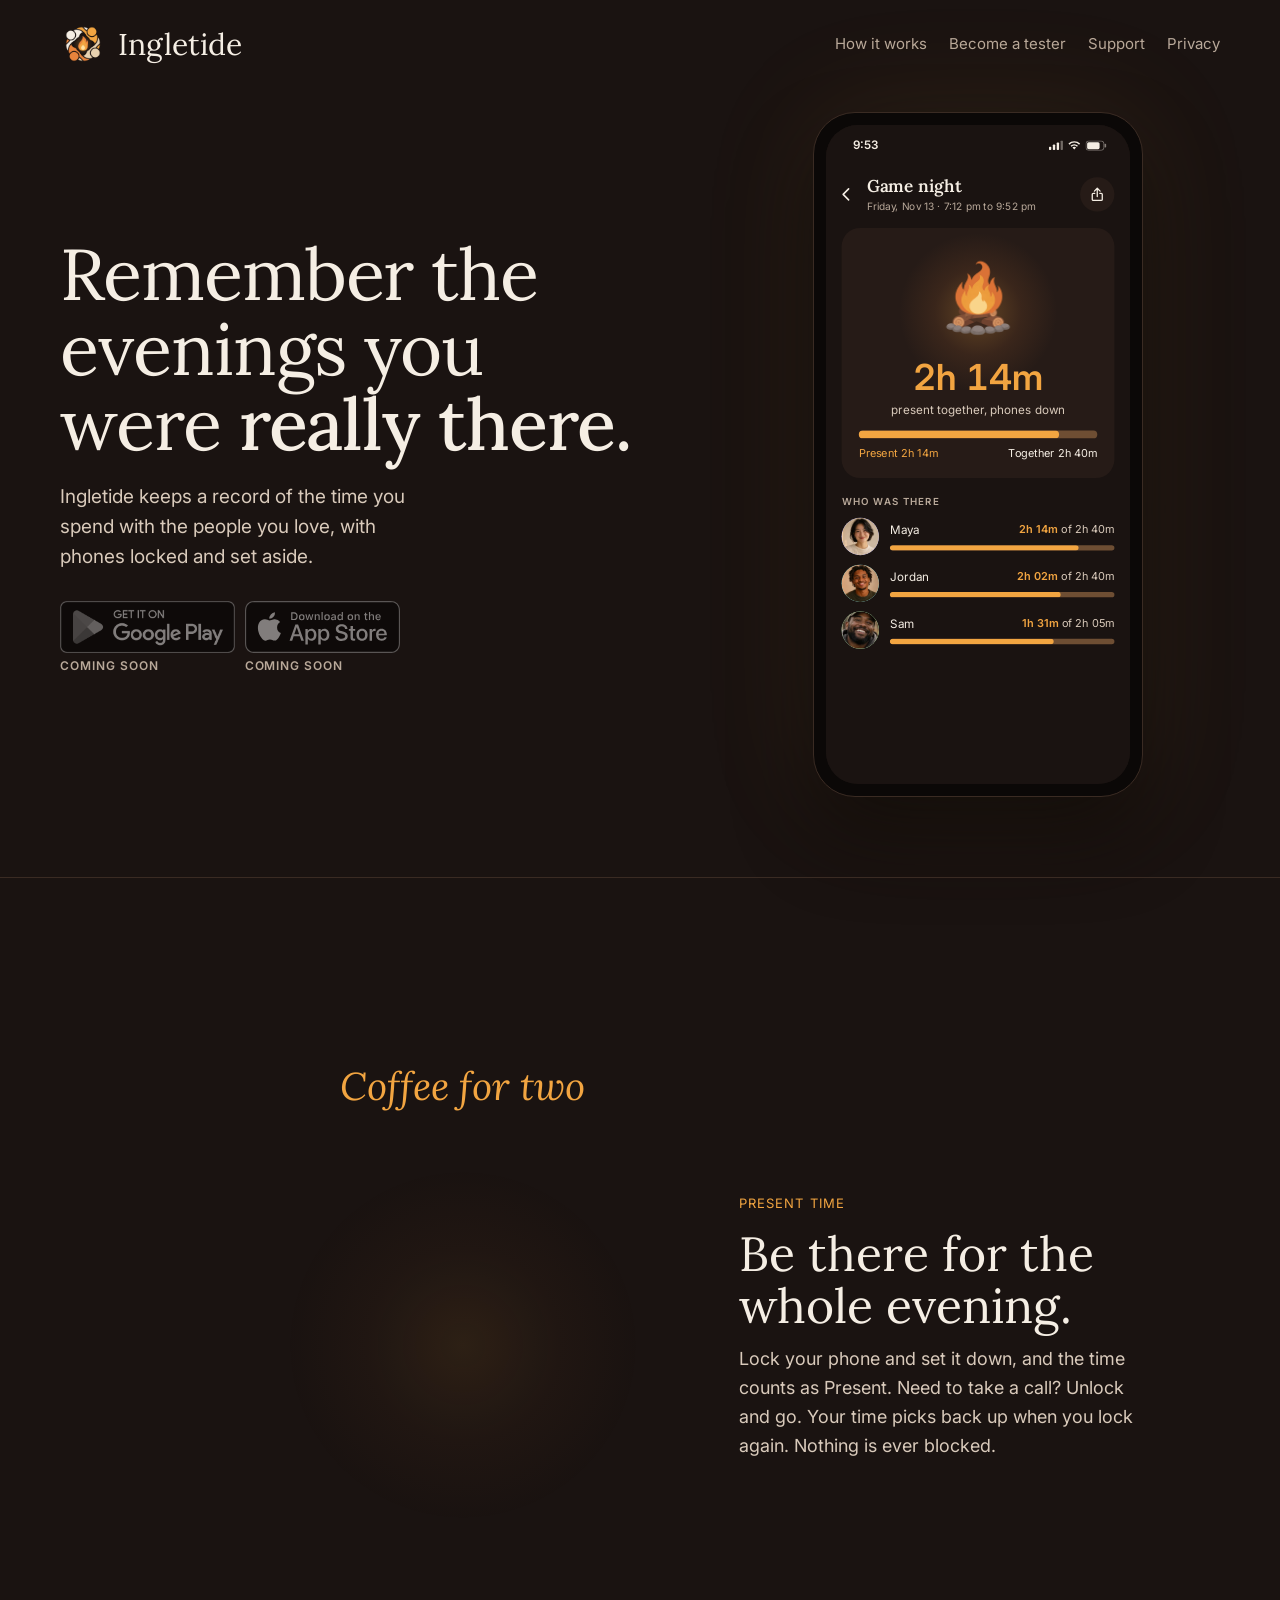
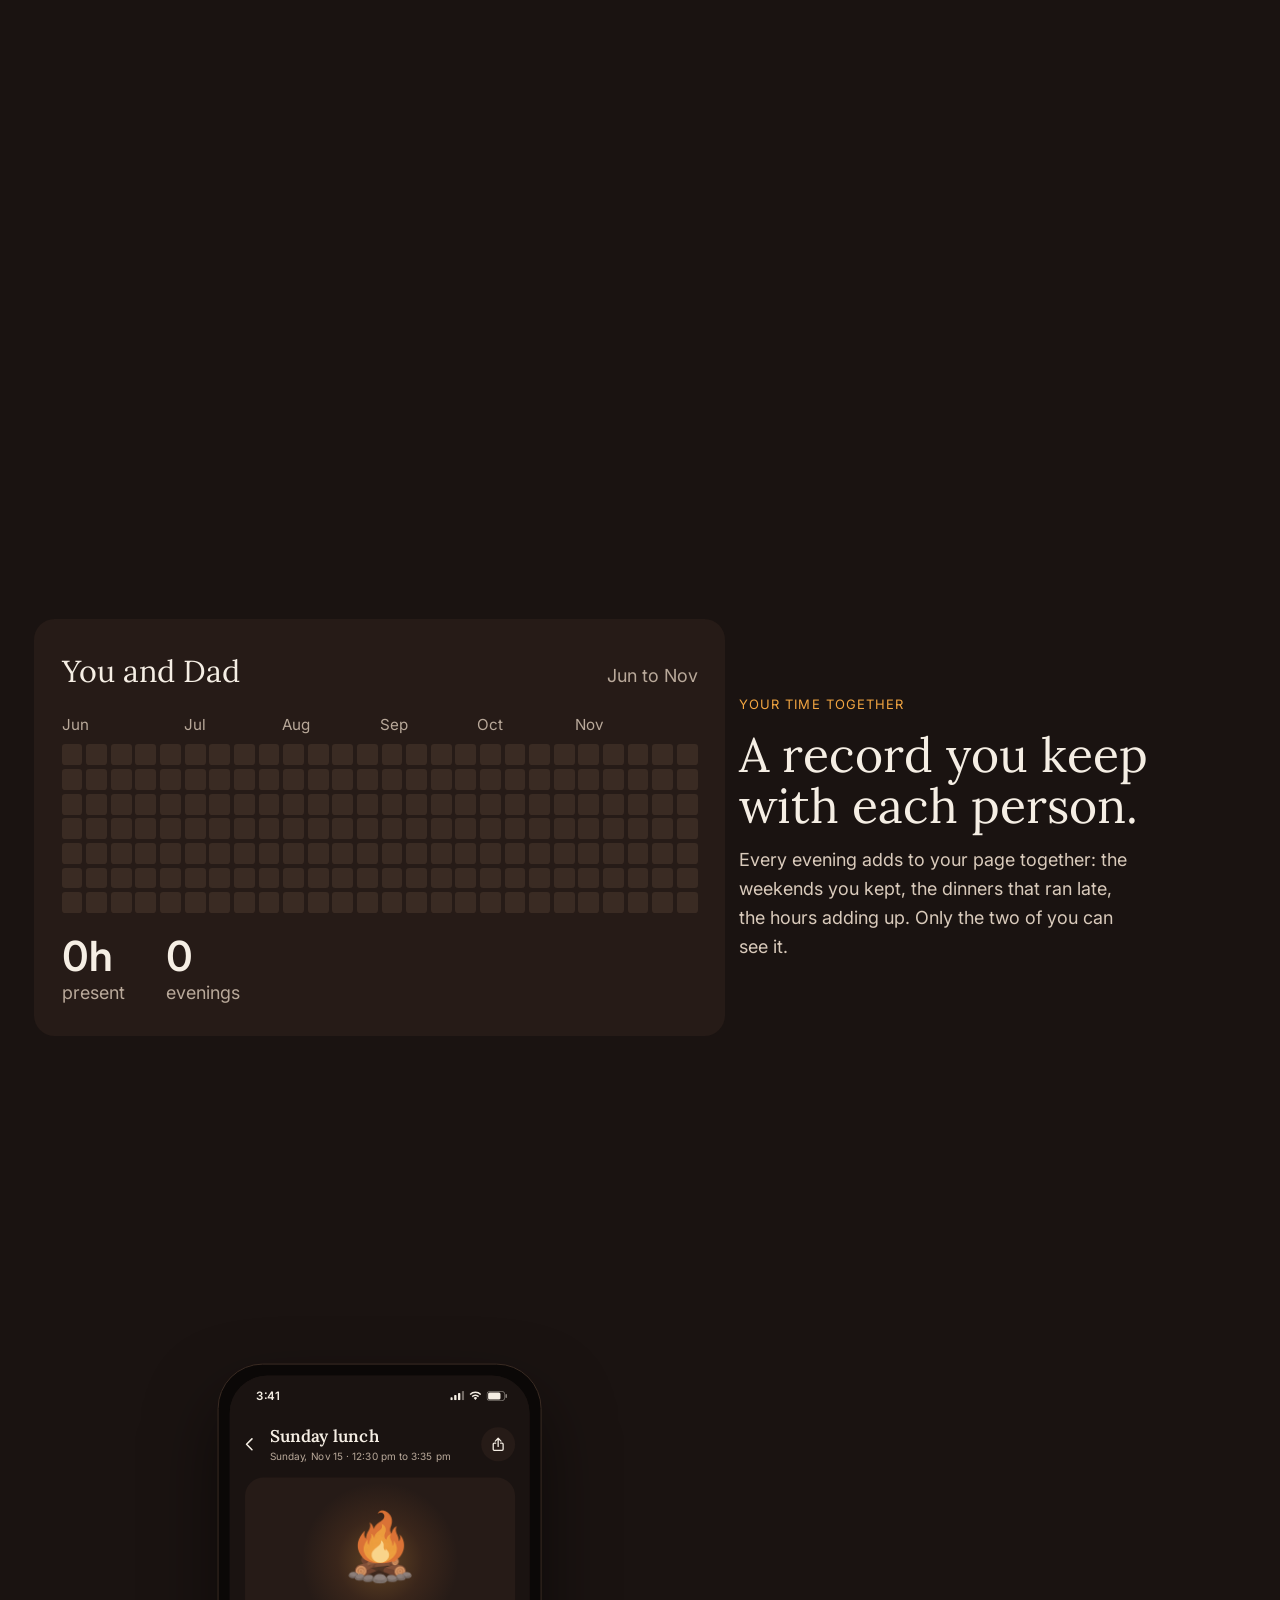
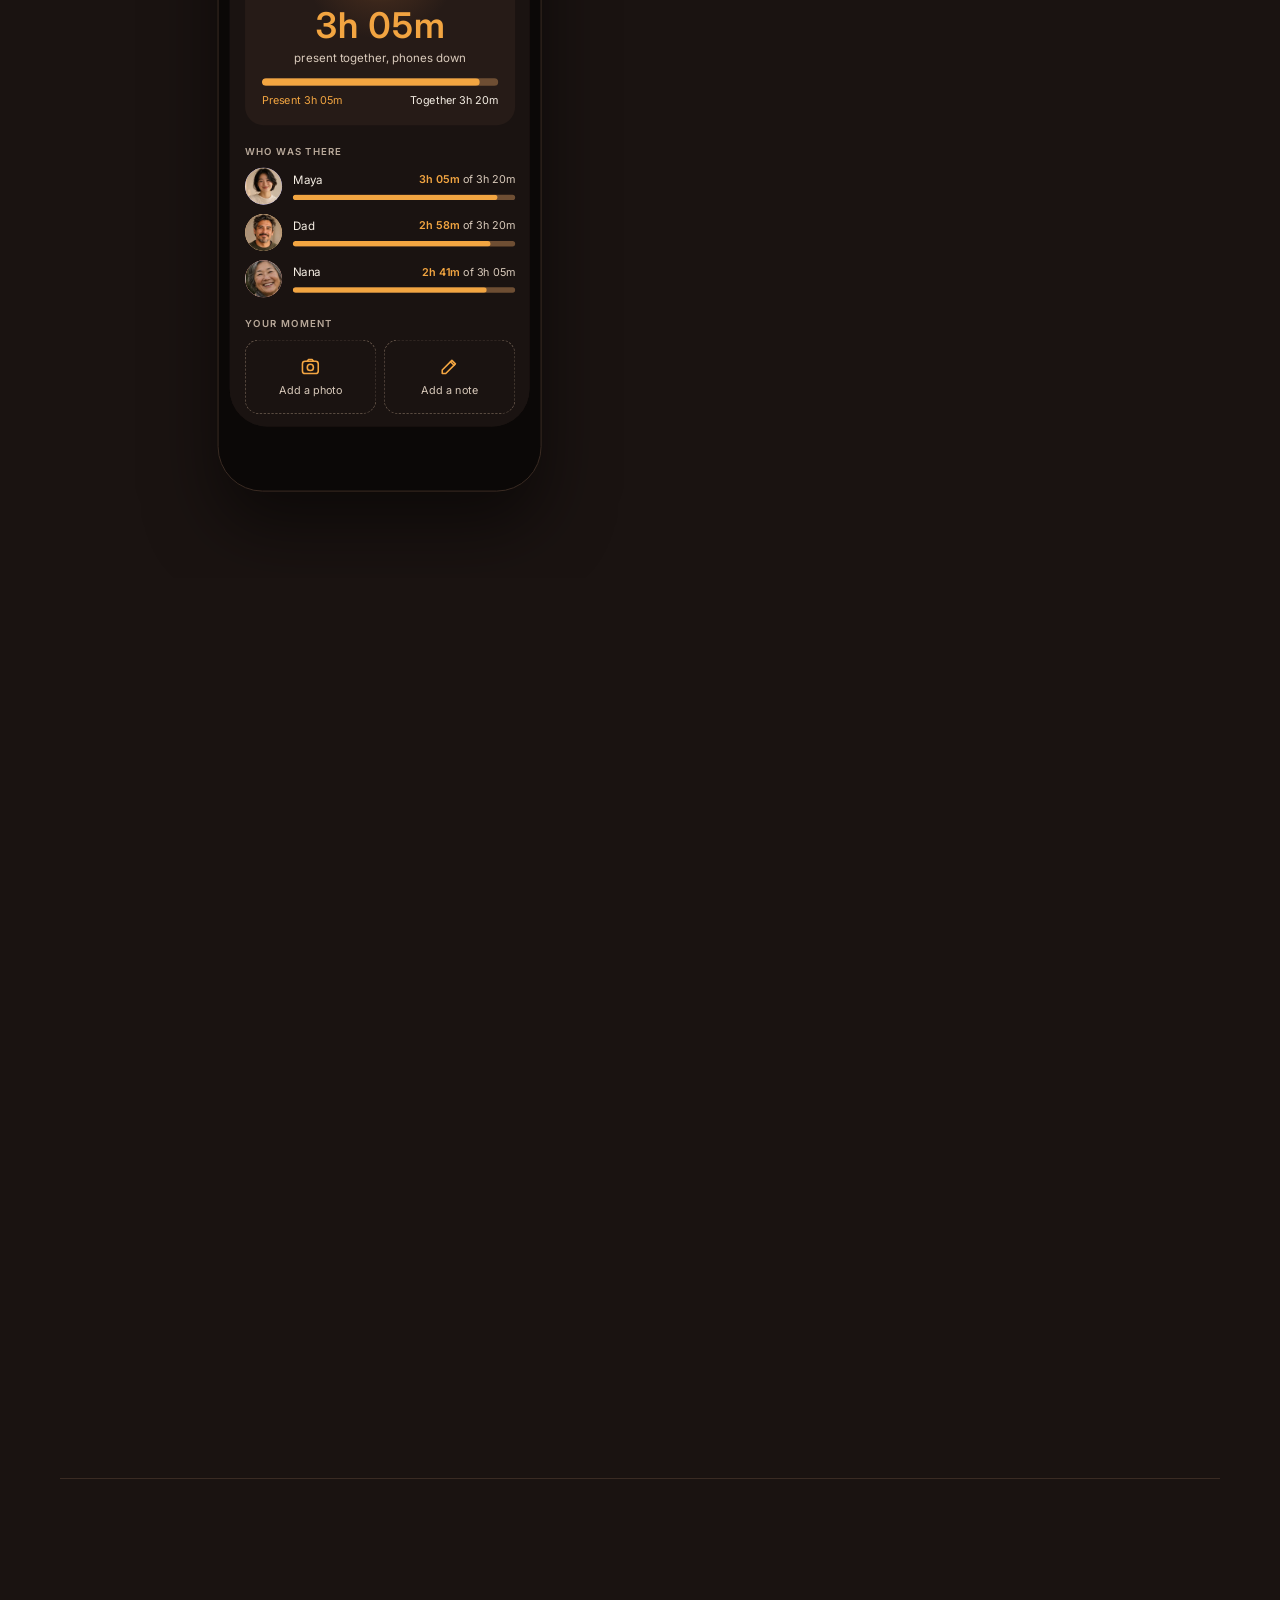
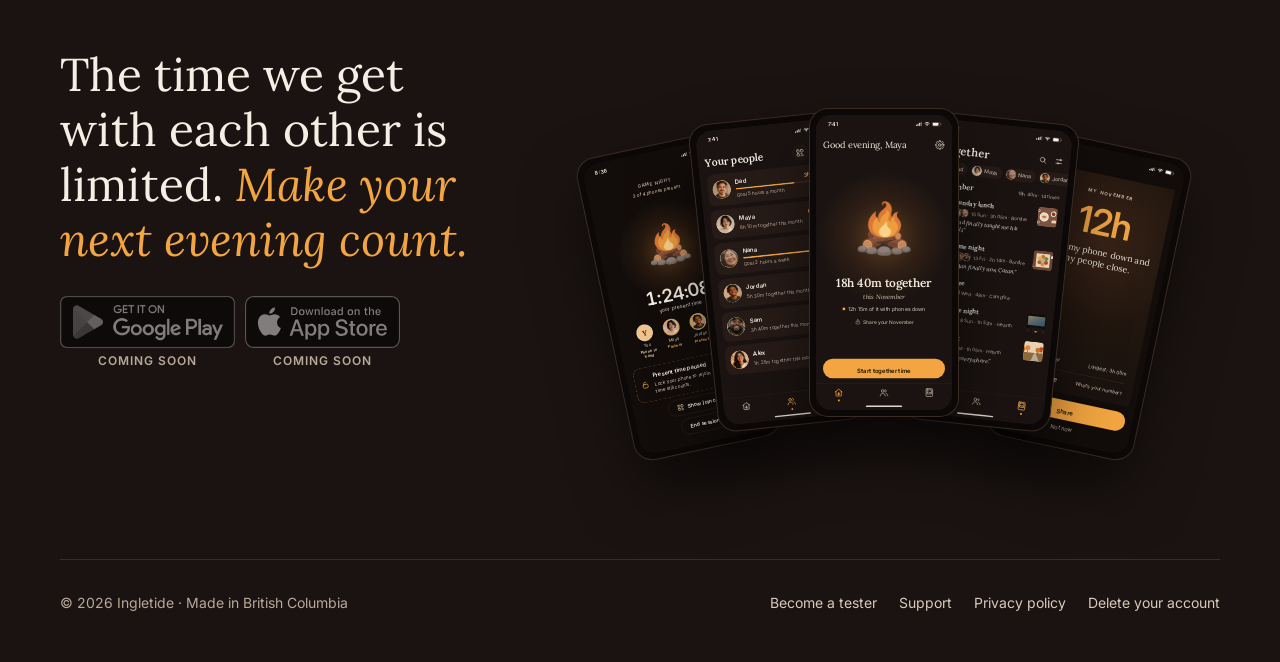
==== commit bb27e80e: "Become a tester in every header; on phones the header shows only that link Co-Authored-By: Claude Op" ====
--- a/index.html
+++ b/index.html
@@ -22,14 +22,14 @@
   <link rel="preconnect" href="https://fonts.googleapis.com">
   <link rel="preconnect" href="https://fonts.gstatic.com" crossorigin>
   <link href="https://fonts.googleapis.com/css2?family=Lora:ital,wght@0,400..700;1,400..700&family=Inter:wght@400;500;600&display=swap" rel="stylesheet">
-  <link rel="stylesheet" href="/home.css?v=202611191900">
+  <link rel="stylesheet" href="/home.css?v=202611192000">
   <link rel="stylesheet" href="/screens.css?v=202611181900">
 </head>
 <body>
 <div class="gut"><div class="wrap">
   <header class="site-nav">
     <a class="brand" href="/" id="top"><img class="logo" src="/img/icon-512.png" alt="">Ingletide</a>
-    <nav aria-label="Main"><a href="#story1" class="hide-sm">How it works</a><a href="support.html">Support</a><a href="privacy.html">Privacy</a></nav>
+    <nav aria-label="Main"><a href="#story1" class="hide-sm">How it works</a><a href="beta/">Become a tester</a><a href="support.html" class="hide-xs">Support</a><a href="privacy.html" class="hide-xs">Privacy</a></nav>
   </header>
   <section class="hero">
     <div>
--- a/home.css
+++ b/home.css
@@ -332,3 +332,8 @@
 .ms .msc { position: absolute; left: 0; right: 0; top: 46px; bottom: 0; overflow: hidden; scroll-behavior: smooth; }
 
 @media (max-width: 420px) { .brand { font-size: 26px; } .brand img { width: 40px; height: 40px; } }
+
+/* Phones: header keeps only Become a tester (Support and Privacy are in the footer) */
+@media (max-width: 480px) {
+  .site-nav nav .hide-xs { display: none; }
+}
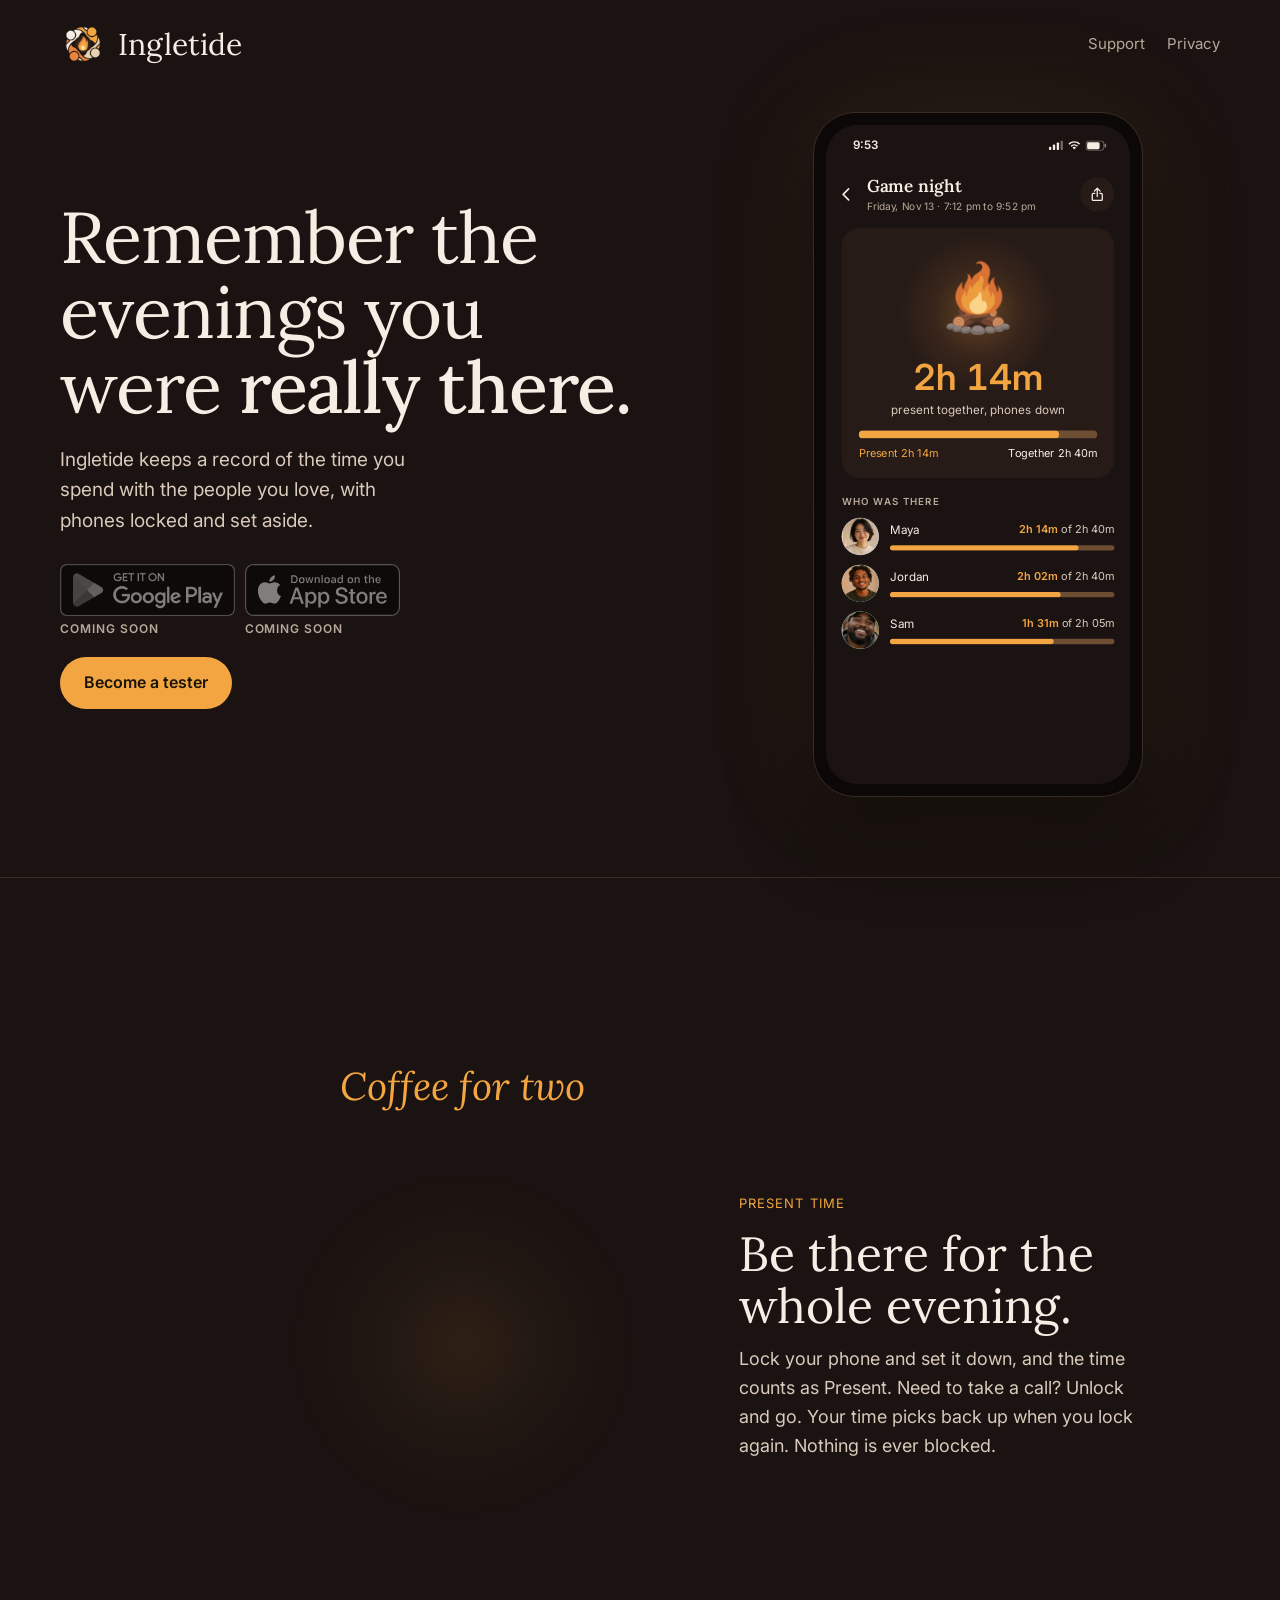
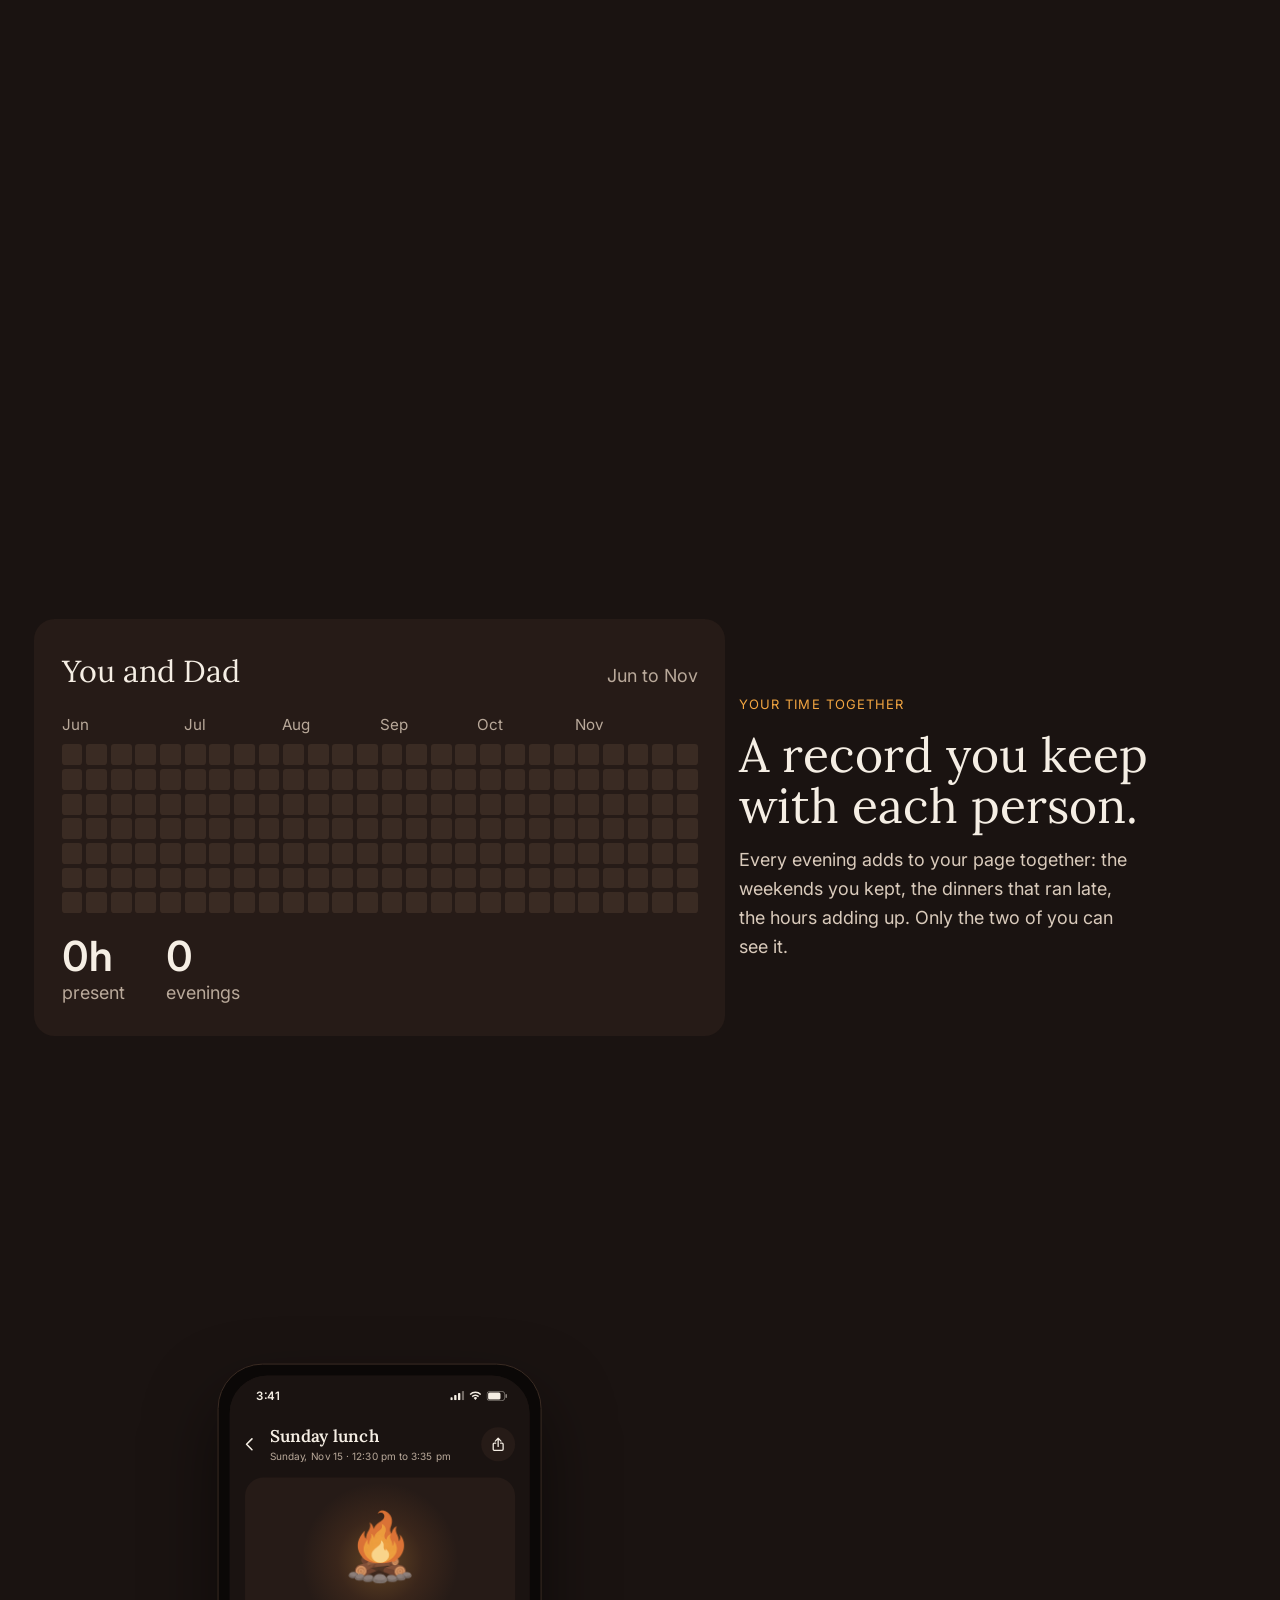
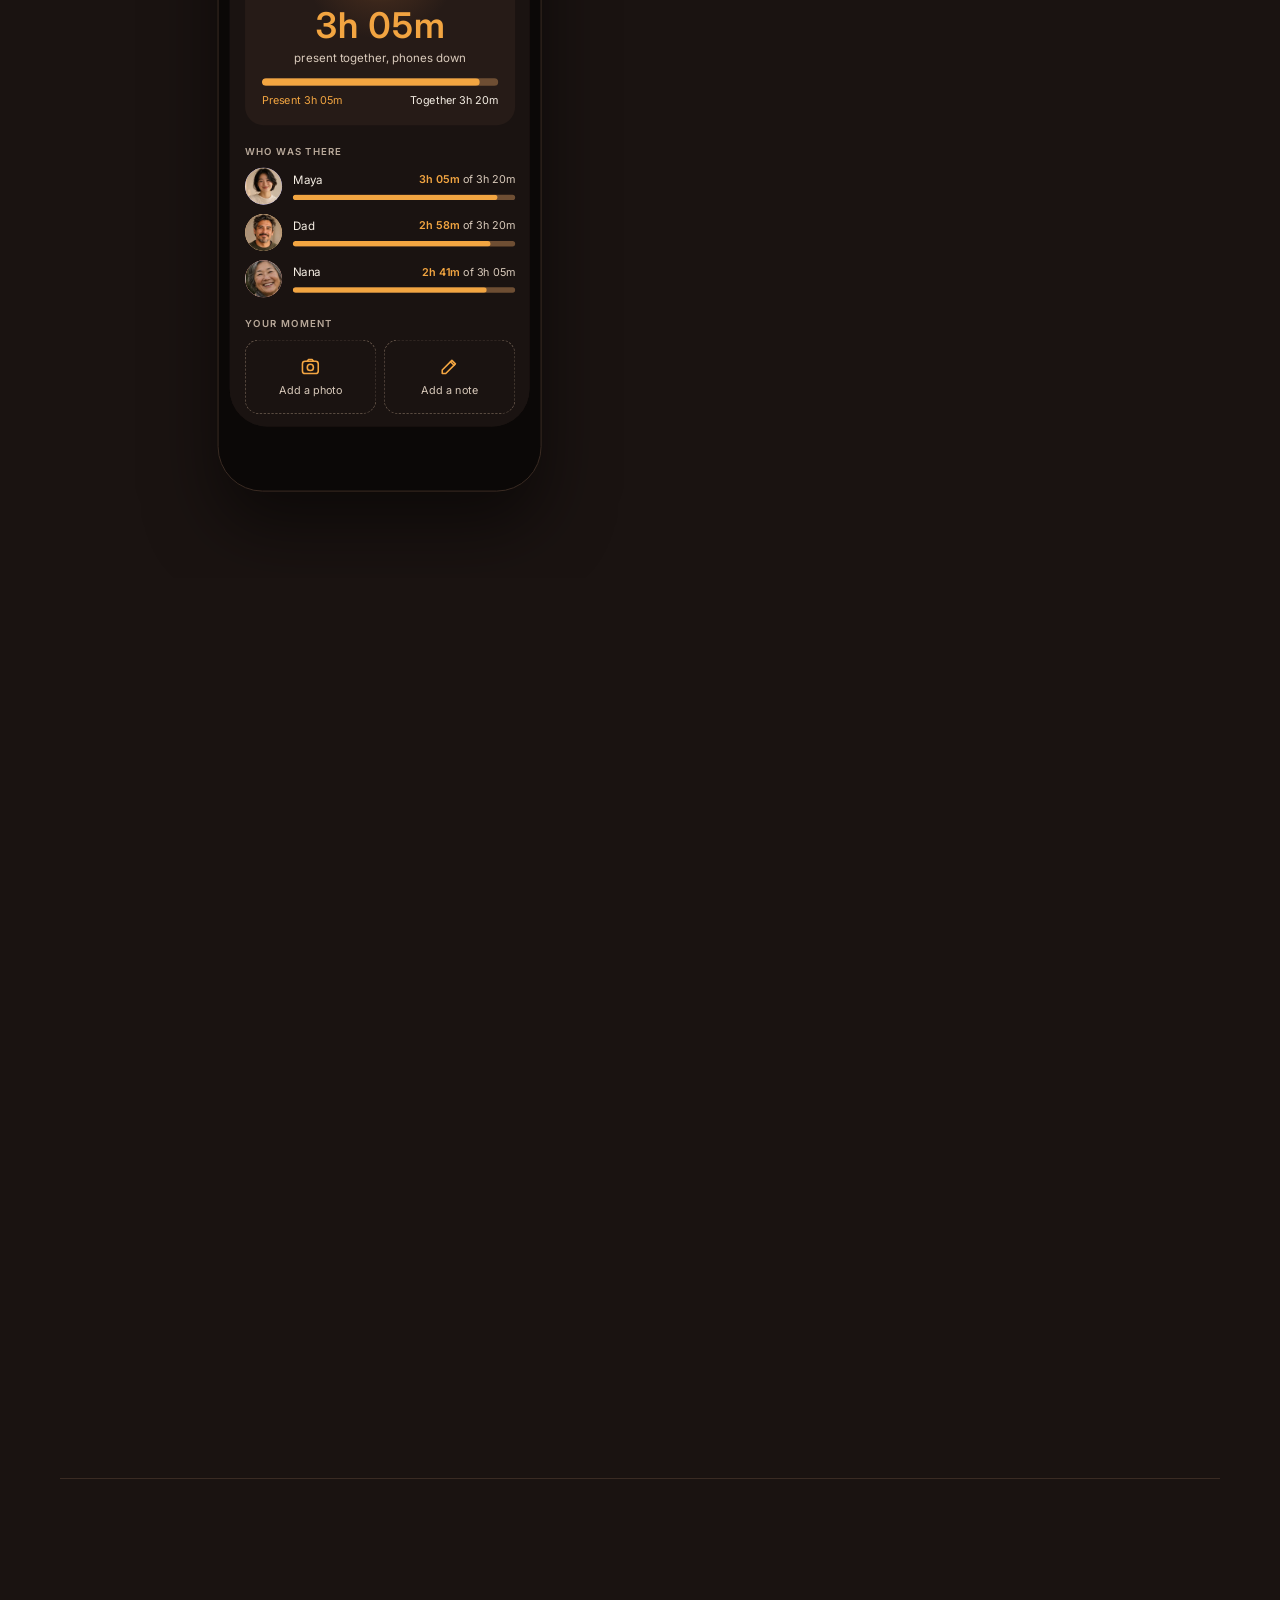
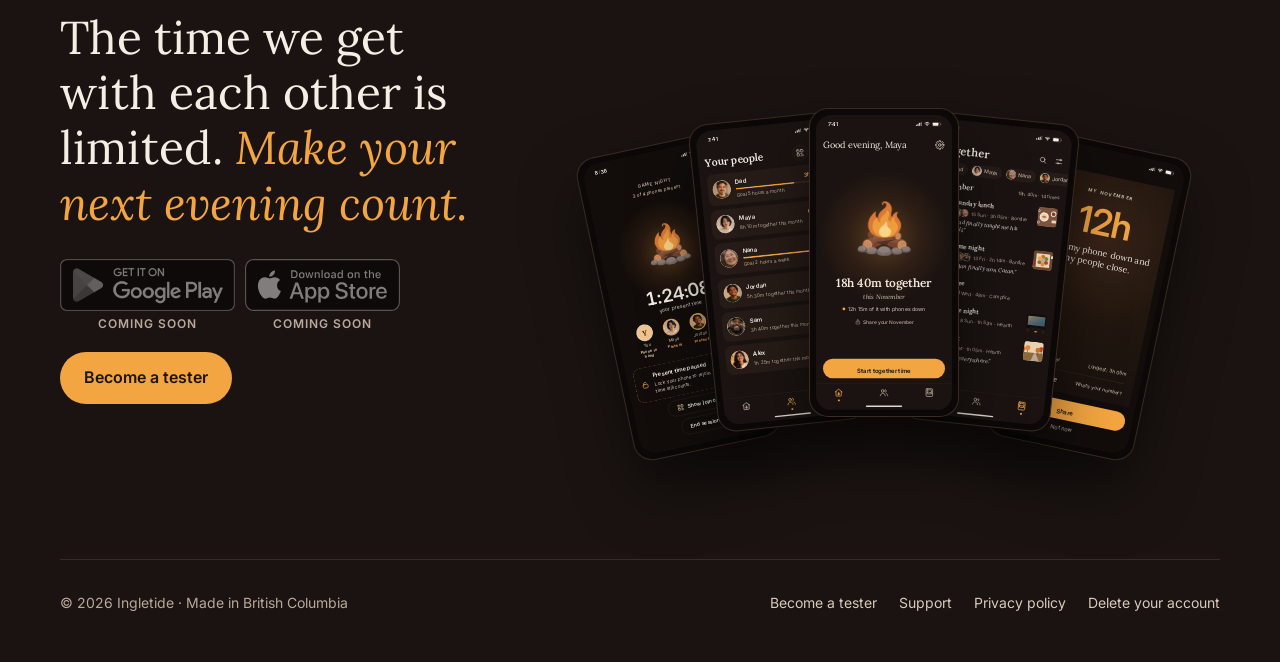
==== commit 72eb2cd1: "Headers: just Support and Privacy; Become a tester button under the store badges on home Co-Authored" ====
--- a/index.html
+++ b/index.html
@@ -22,20 +22,21 @@
   <link rel="preconnect" href="https://fonts.googleapis.com">
   <link rel="preconnect" href="https://fonts.gstatic.com" crossorigin>
   <link href="https://fonts.googleapis.com/css2?family=Lora:ital,wght@0,400..700;1,400..700&family=Inter:wght@400;500;600&display=swap" rel="stylesheet">
-  <link rel="stylesheet" href="/home.css?v=202611192000">
+  <link rel="stylesheet" href="/home.css?v=202611192200">
   <link rel="stylesheet" href="/screens.css?v=202611181900">
 </head>
 <body>
 <div class="gut"><div class="wrap">
   <header class="site-nav">
     <a class="brand" href="/" id="top"><img class="logo" src="/img/icon-512.png" alt="">Ingletide</a>
-    <nav aria-label="Main"><a href="#story1" class="hide-sm">How it works</a><a href="beta/">Become a tester</a><a href="support.html" class="hide-xs">Support</a><a href="privacy.html" class="hide-xs">Privacy</a></nav>
+    <nav aria-label="Main"><a href="support.html">Support</a><a href="privacy.html">Privacy</a></nav>
   </header>
   <section class="hero">
     <div>
       <h1>Remember the evenings you were <b>really there.</b></h1>
       <p class="lede">Ingletide keeps a record of the time you spend with the people you love, with phones locked and set aside.</p>
       <div class="stores" data-stores></div>
+      <a class="tester-btn" href="beta/">Become a tester</a>
     </div>
     <div class="phone" aria-label="Example: the summary after a game night">
       <div class="screen-slot" data-screen="summary"></div>
@@ -122,6 +123,7 @@
     <div class="copy">
       <p>The time we get with each other is limited. <em>Make your next evening count.</em></p>
       <div class="stores" data-stores></div>
+      <a class="tester-btn" href="beta/">Become a tester</a>
     </div>
   </section>
   <footer class="site-foot"><span>&copy; 2026 Ingletide · Made in British Columbia</span><ul><li><a href="beta/">Become a tester</a></li><li><a href="support.html">Support</a></li><li><a href="privacy.html">Privacy policy</a></li><li><a href="delete-account.html">Delete your account</a></li></ul></footer>
--- a/home.css
+++ b/home.css
@@ -58,6 +58,11 @@
 .store.soon img { opacity: 0.45; filter: grayscale(1); }
 .store.soon small { font-size: 12px; font-weight: 600; letter-spacing: 0.08em; text-transform: uppercase; color: var(--muted); }
 .close .store.soon { align-items: center; }
+/* Become a tester: under the greyed-out badges, until launch */
+.tester-btn { display: inline-block; margin-top: 22px; background: var(--present); color: var(--on-present); font-weight: 600; font-size: 16px; text-decoration: none; padding: 13px 24px; border-radius: 999px; transition: background 160ms var(--ease-out), transform 140ms var(--ease-out); }
+.tester-btn:hover { background: var(--core); }
+.tester-btn:active { transform: scale(0.97); }
+.close .tester-btn { margin-top: -6px; }
 
 /* Hero */
 .hero { display: grid; grid-template-columns: 1fr 0.78fr; gap: 56px; align-items: center; padding-block: 24px 80px; }
@@ -333,7 +338,3 @@
 
 @media (max-width: 420px) { .brand { font-size: 26px; } .brand img { width: 40px; height: 40px; } }
 
-/* Phones: header keeps only Become a tester (Support and Privacy are in the footer) */
-@media (max-width: 480px) {
-  .site-nav nav .hide-xs { display: none; }
-}
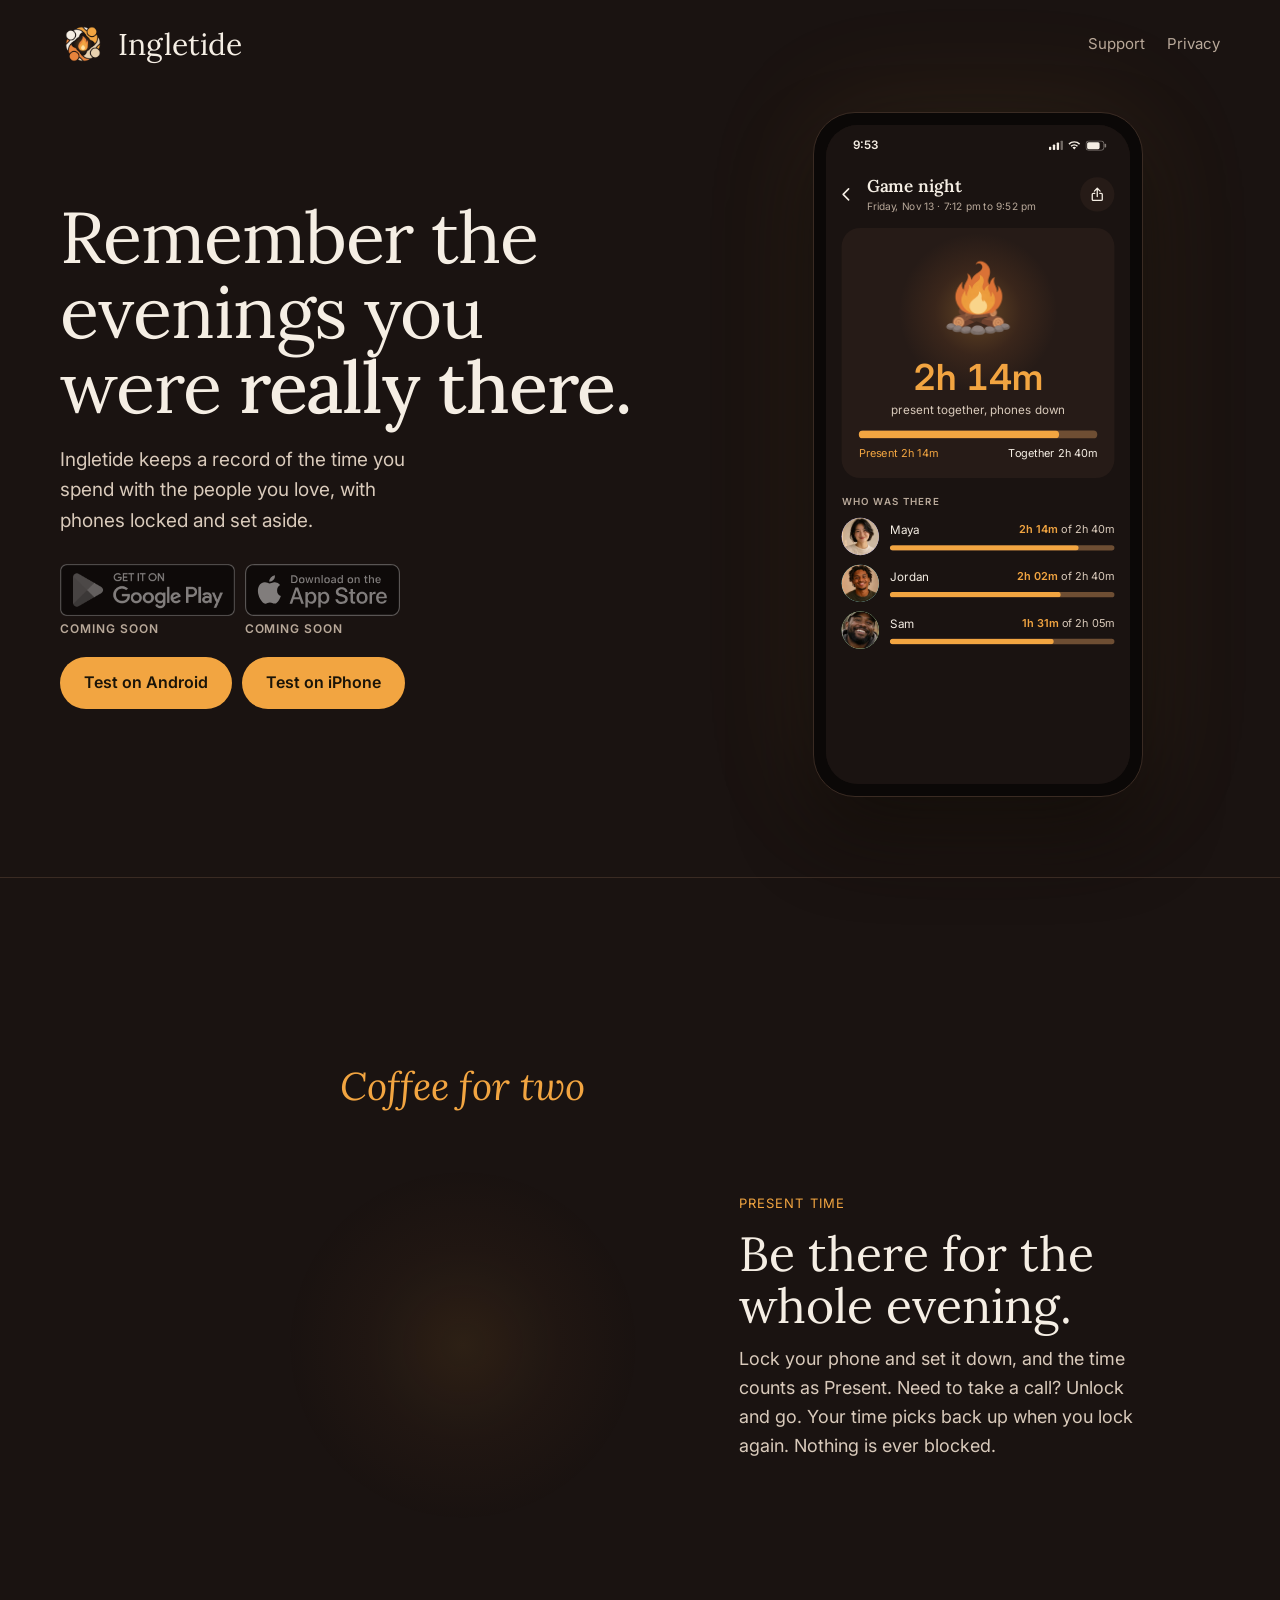
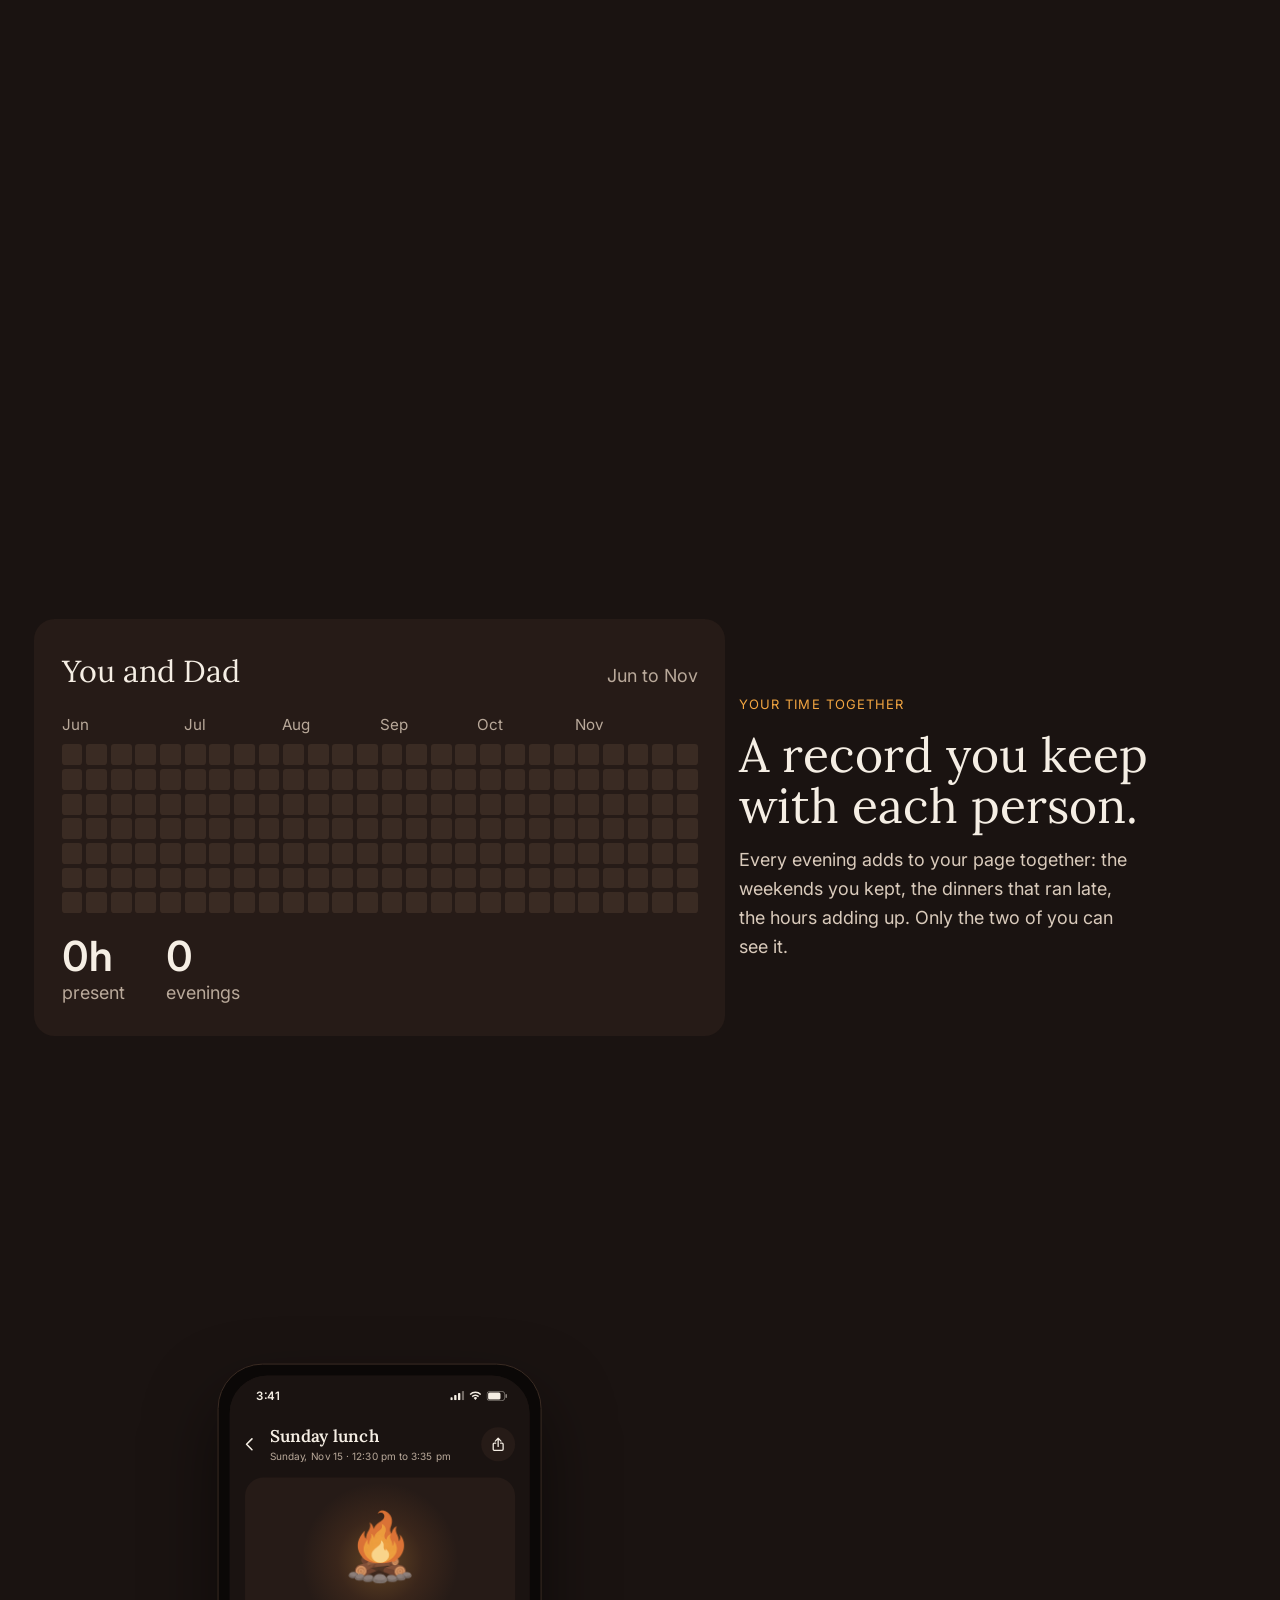
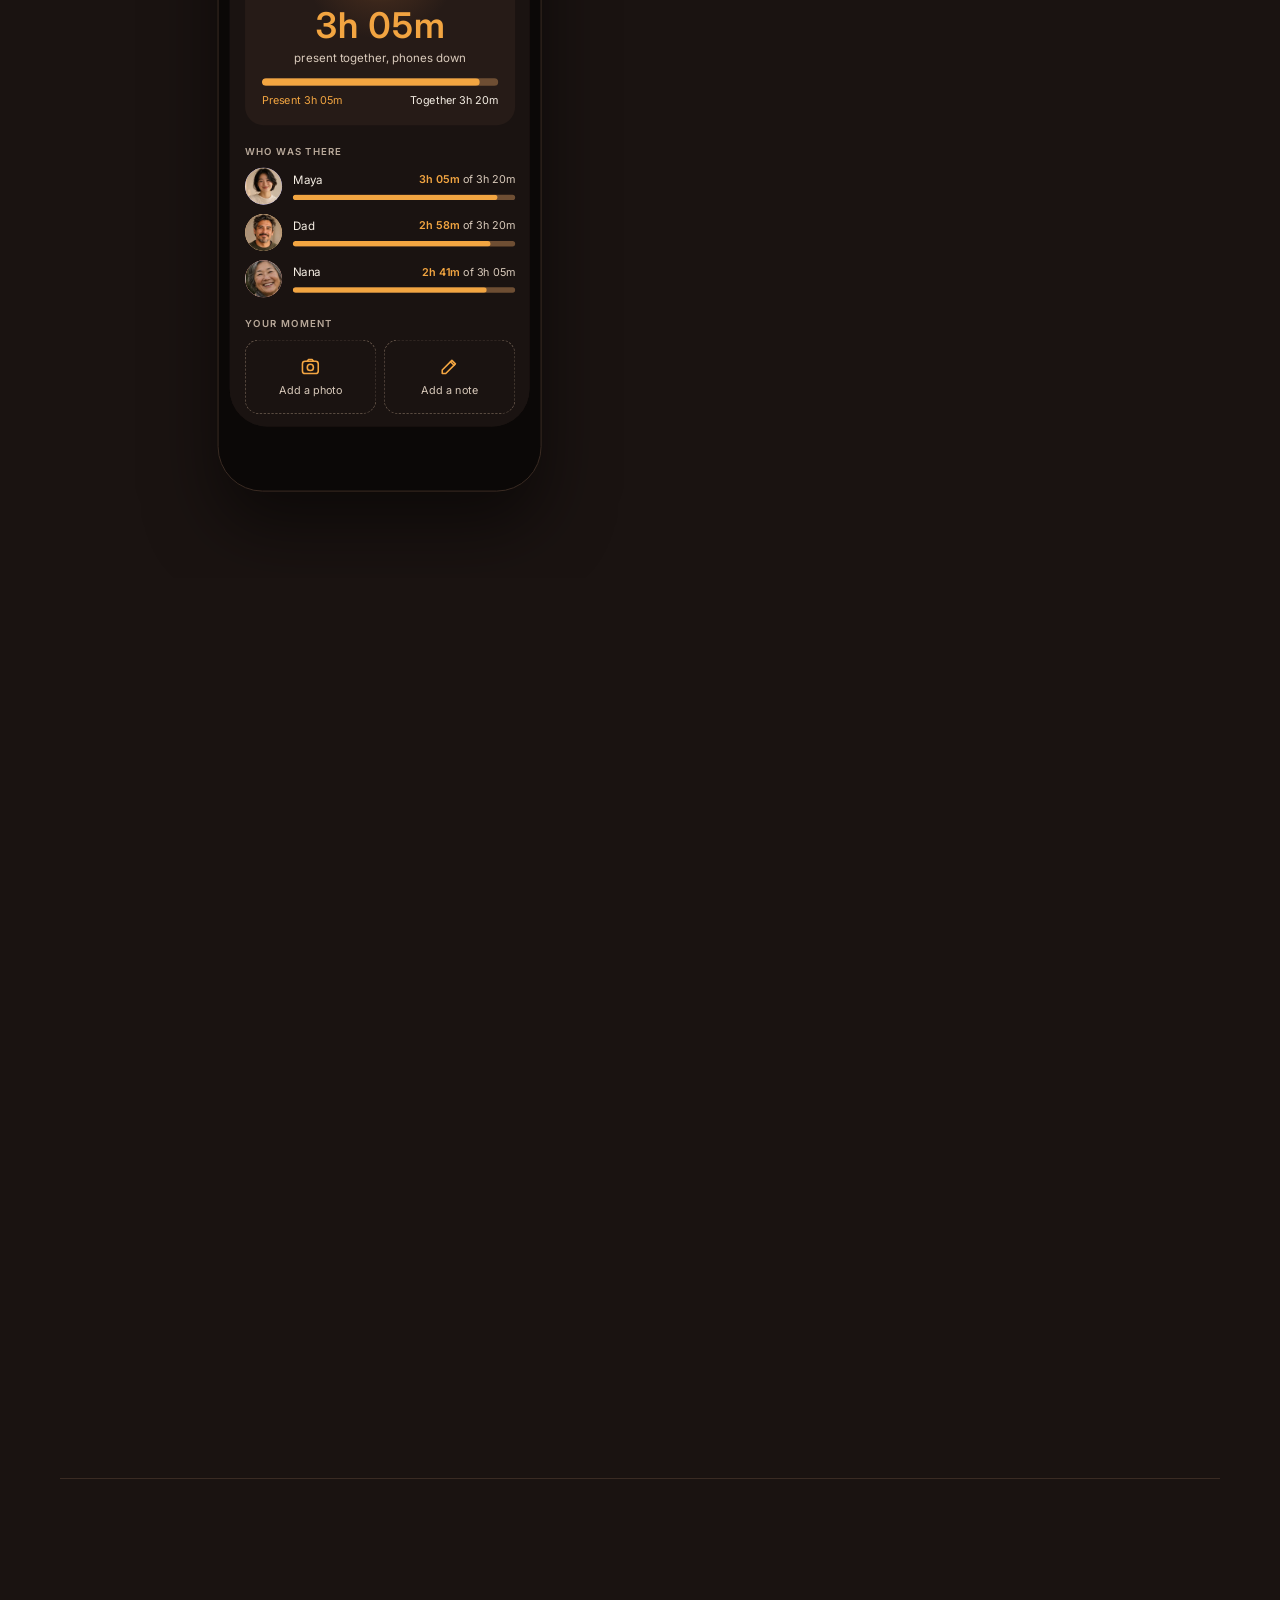
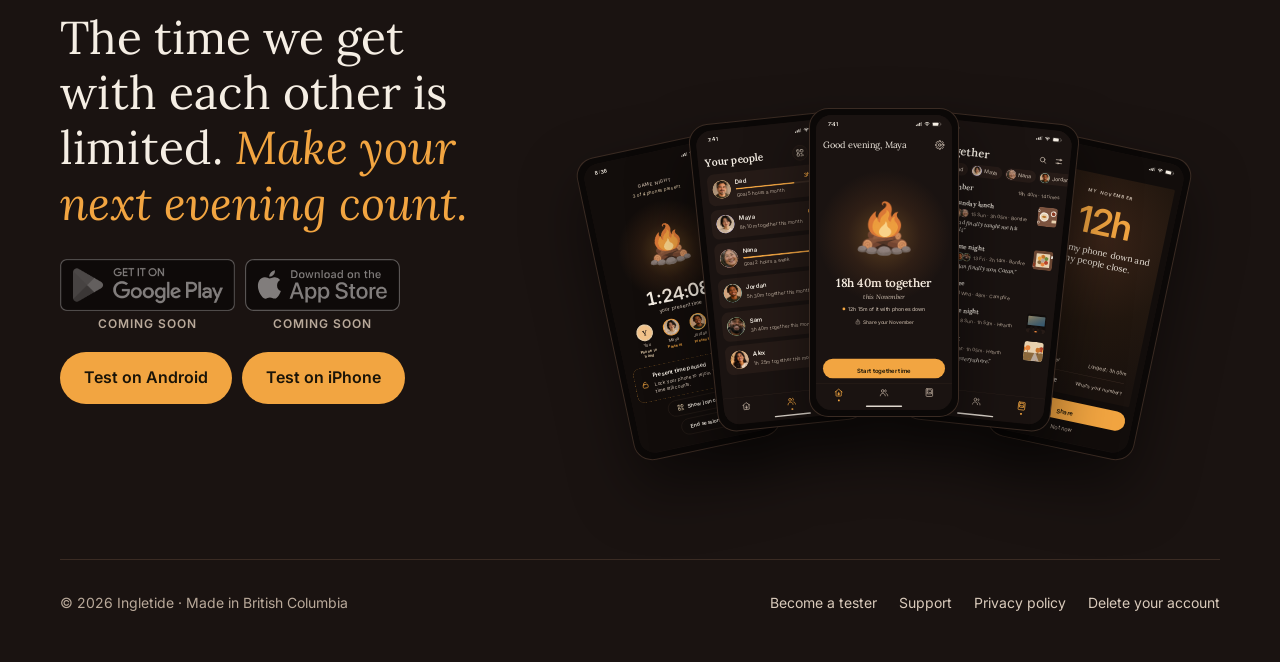
==== commit 4602dcfc: "iPhone tester page (TestFlight), Android | iPhone switch, Test on Android / iPhone buttons on home C" ====
--- a/index.html
+++ b/index.html
@@ -22,7 +22,7 @@
   <link rel="preconnect" href="https://fonts.googleapis.com">
   <link rel="preconnect" href="https://fonts.gstatic.com" crossorigin>
   <link href="https://fonts.googleapis.com/css2?family=Lora:ital,wght@0,400..700;1,400..700&family=Inter:wght@400;500;600&display=swap" rel="stylesheet">
-  <link rel="stylesheet" href="/home.css?v=202611192200">
+  <link rel="stylesheet" href="/home.css?v=202611192300">
   <link rel="stylesheet" href="/screens.css?v=202611181900">
 </head>
 <body>
@@ -36,7 +36,7 @@
       <h1>Remember the evenings you were <b>really there.</b></h1>
       <p class="lede">Ingletide keeps a record of the time you spend with the people you love, with phones locked and set aside.</p>
       <div class="stores" data-stores></div>
-      <a class="tester-btn" href="beta/">Become a tester</a>
+      <div class="testers"><a class="tester-btn" href="beta/">Test on Android</a><a class="tester-btn" href="beta/iphone/">Test on iPhone</a></div>
     </div>
     <div class="phone" aria-label="Example: the summary after a game night">
       <div class="screen-slot" data-screen="summary"></div>
@@ -123,7 +123,7 @@
     <div class="copy">
       <p>The time we get with each other is limited. <em>Make your next evening count.</em></p>
       <div class="stores" data-stores></div>
-      <a class="tester-btn" href="beta/">Become a tester</a>
+      <div class="testers"><a class="tester-btn" href="beta/">Test on Android</a><a class="tester-btn" href="beta/iphone/">Test on iPhone</a></div>
     </div>
   </section>
   <footer class="site-foot"><span>&copy; 2026 Ingletide · Made in British Columbia</span><ul><li><a href="beta/">Become a tester</a></li><li><a href="support.html">Support</a></li><li><a href="privacy.html">Privacy policy</a></li><li><a href="delete-account.html">Delete your account</a></li></ul></footer>
--- a/home.css
+++ b/home.css
@@ -59,10 +59,11 @@
 .store.soon small { font-size: 12px; font-weight: 600; letter-spacing: 0.08em; text-transform: uppercase; color: var(--muted); }
 .close .store.soon { align-items: center; }
 /* Become a tester: under the greyed-out badges, until launch */
-.tester-btn { display: inline-block; margin-top: 22px; background: var(--present); color: var(--on-present); font-weight: 600; font-size: 16px; text-decoration: none; padding: 13px 24px; border-radius: 999px; transition: background 160ms var(--ease-out), transform 140ms var(--ease-out); }
+.testers { display: flex; flex-wrap: wrap; gap: 10px; margin-top: 22px; }
+.close .testers { margin-top: -6px; }
+.tester-btn { display: inline-block; background: var(--present); color: var(--on-present); font-weight: 600; font-size: 16px; text-decoration: none; padding: 13px 24px; border-radius: 999px; transition: background 160ms var(--ease-out), transform 140ms var(--ease-out); }
 .tester-btn:hover { background: var(--core); }
 .tester-btn:active { transform: scale(0.97); }
-.close .tester-btn { margin-top: -6px; }
 
 /* Hero */
 .hero { display: grid; grid-template-columns: 1fr 0.78fr; gap: 56px; align-items: center; padding-block: 24px 80px; }
@@ -321,7 +322,7 @@
   .card p { font-size: 16px; }
   .close { padding-block: 64px 72px; grid-template-columns: 1fr; text-align: center; }
   .close .copy { align-items: center; order: 2; }
-  .close .stores { justify-content: center; }
+  .close .stores, .close .testers { justify-content: center; }
   .cal-in { grid-template-columns: 1fr; grid-template-rows: auto auto; align-content: center; gap: 28px; }
   .calbox { width: min(94vw, calc(var(--vh) * 0.5), 540px); }
   .card.static { margin: 0 auto; max-width: 34rem; }
